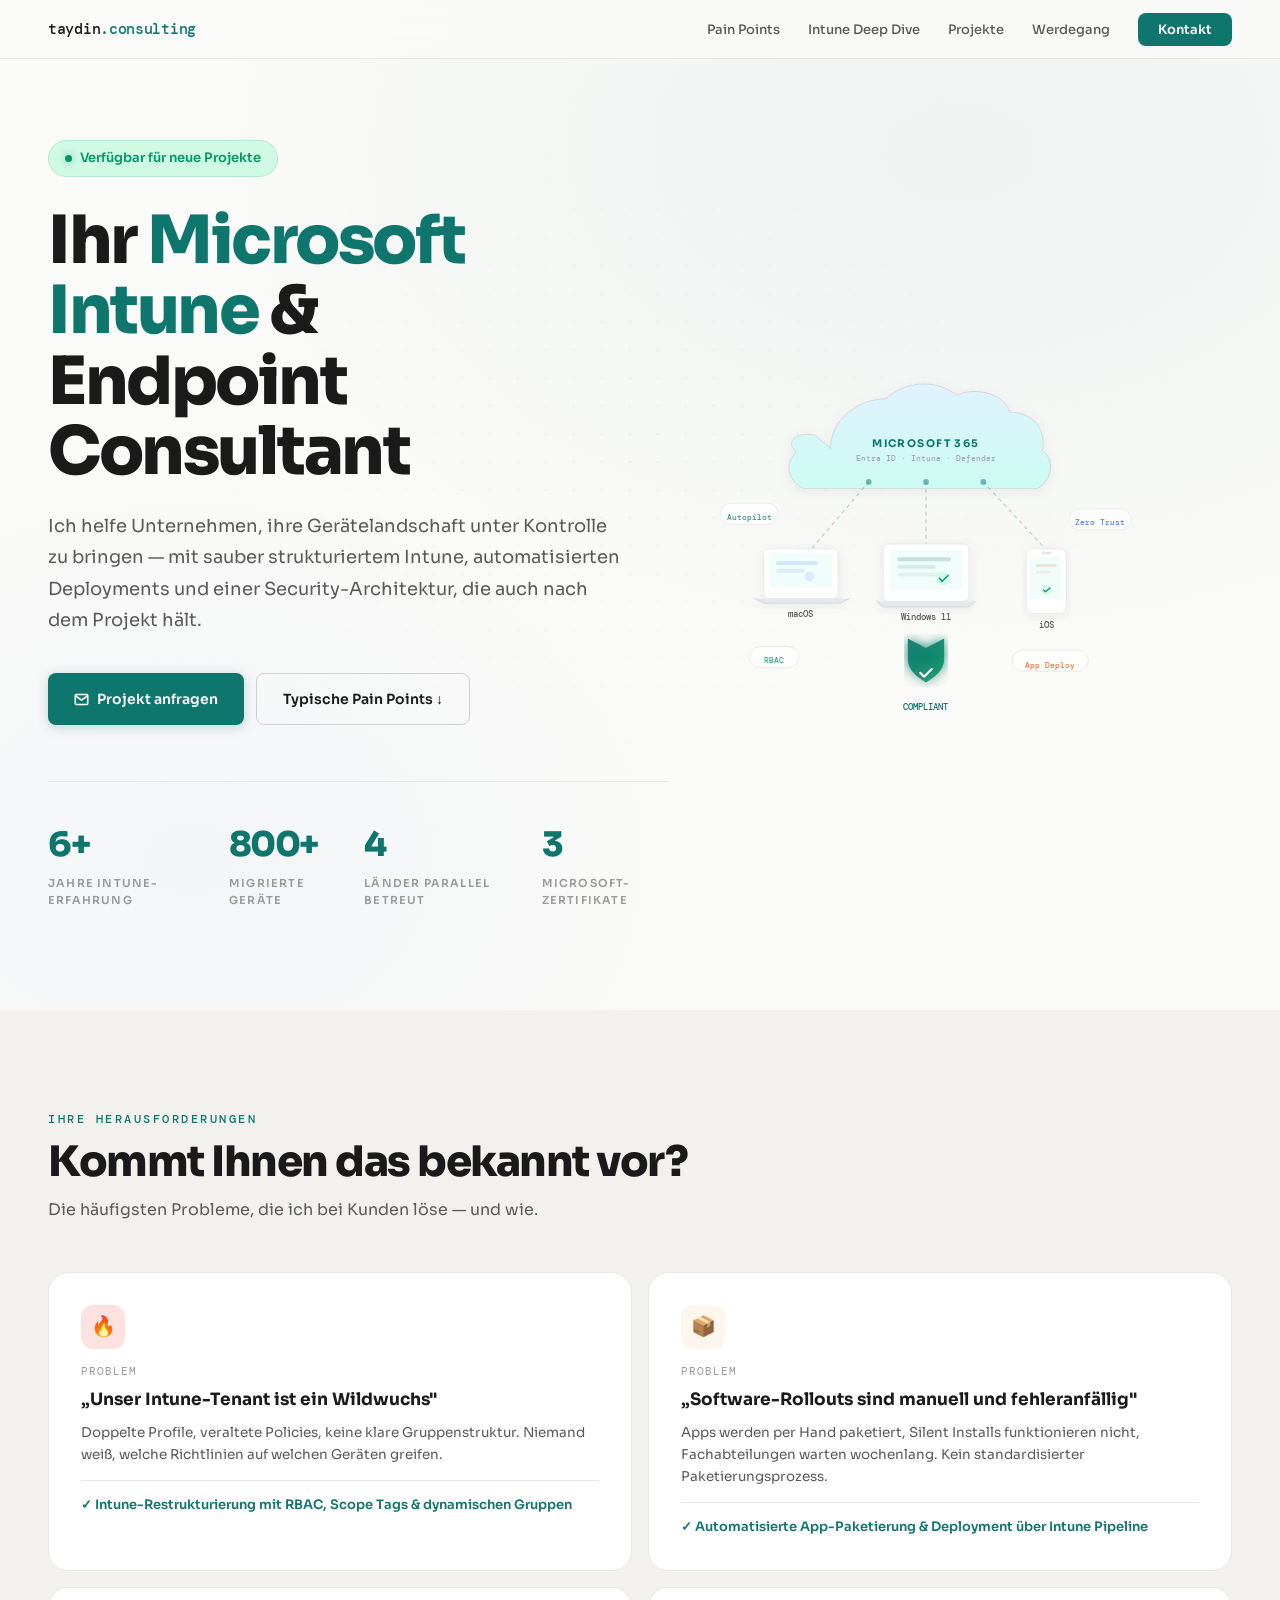
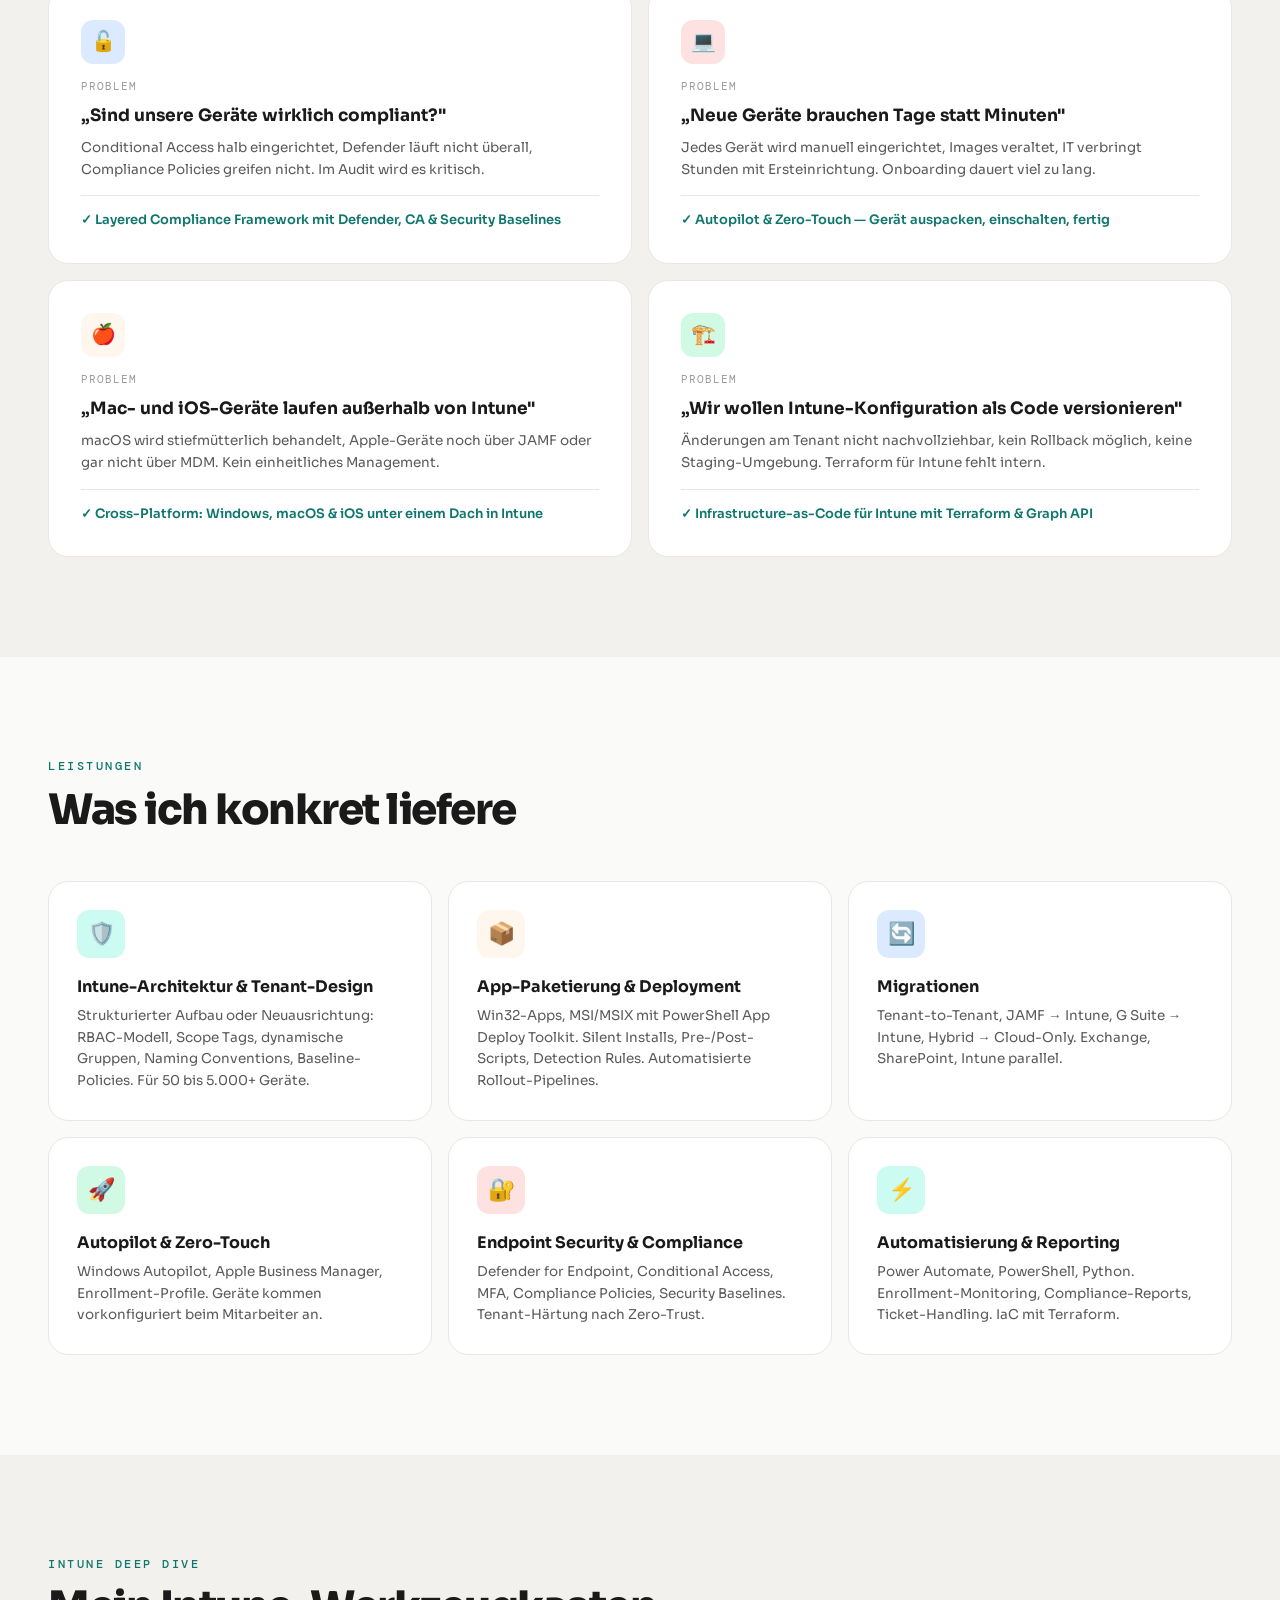
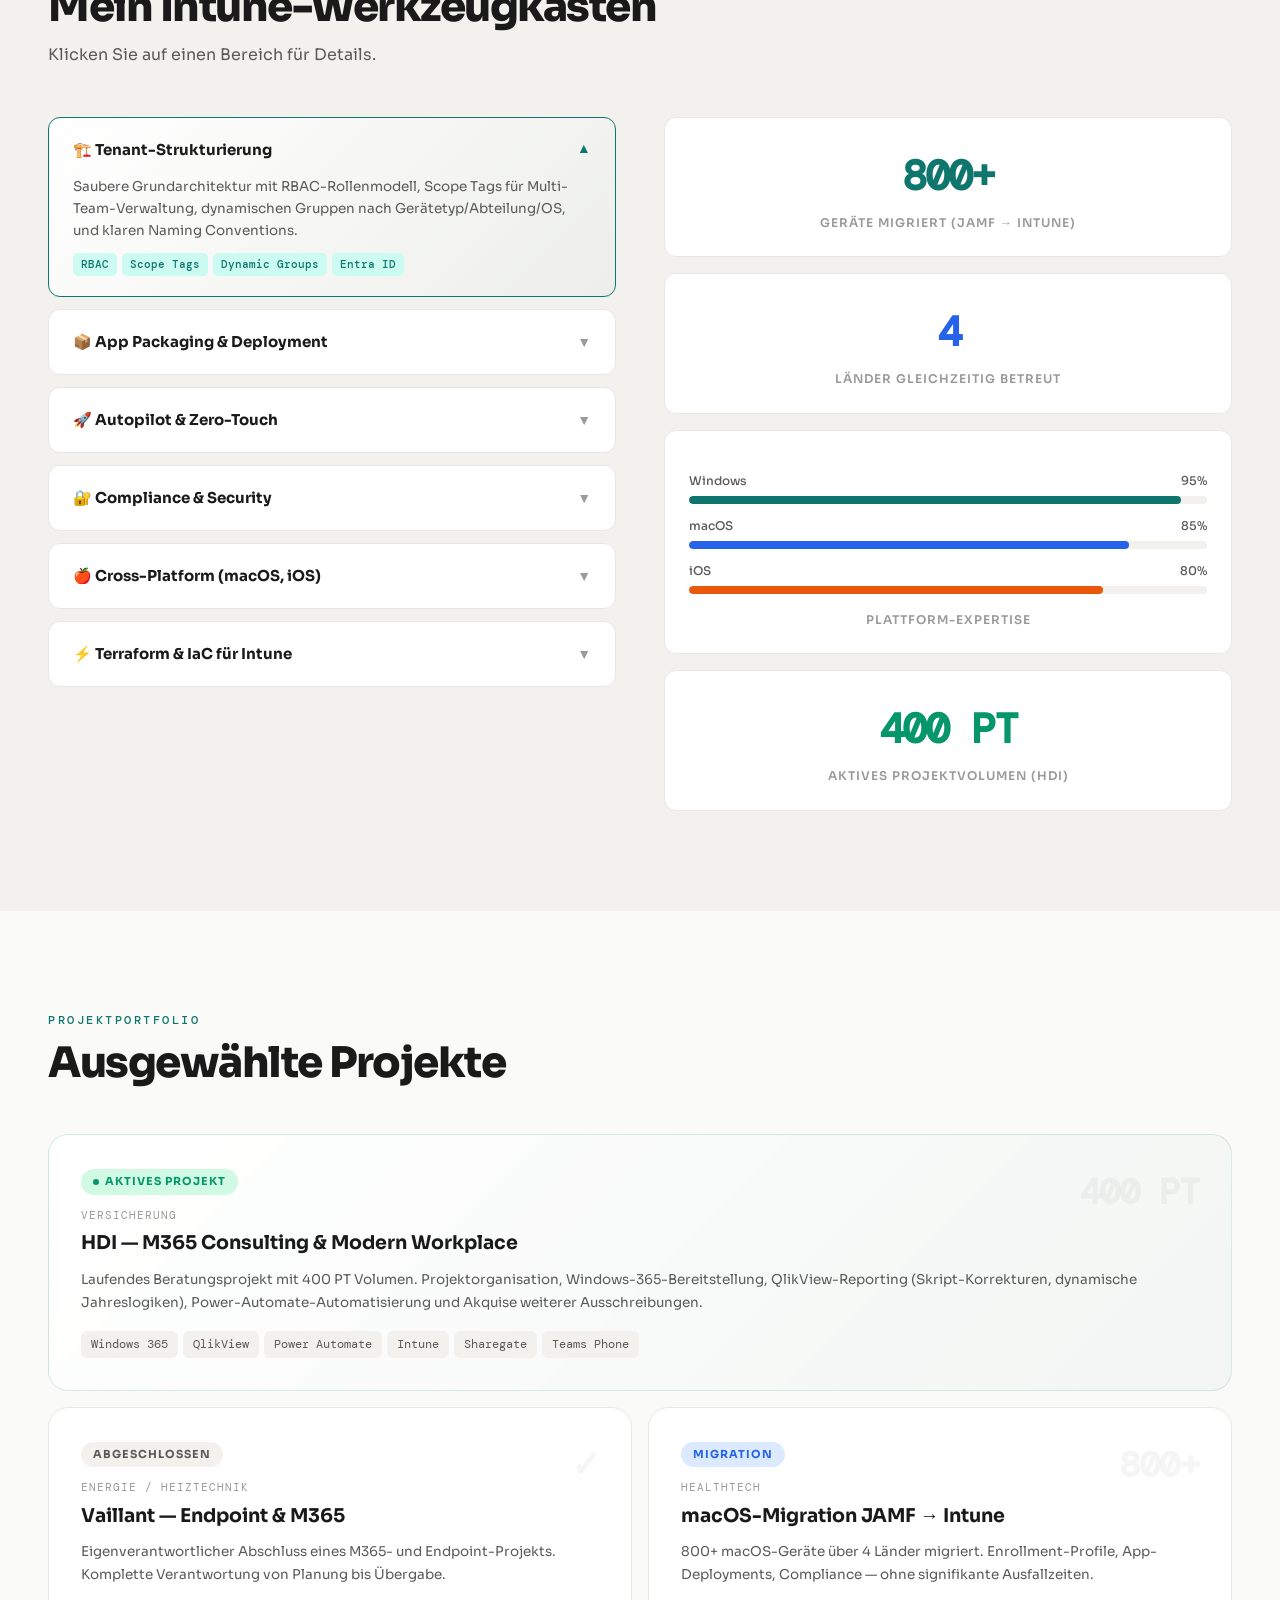
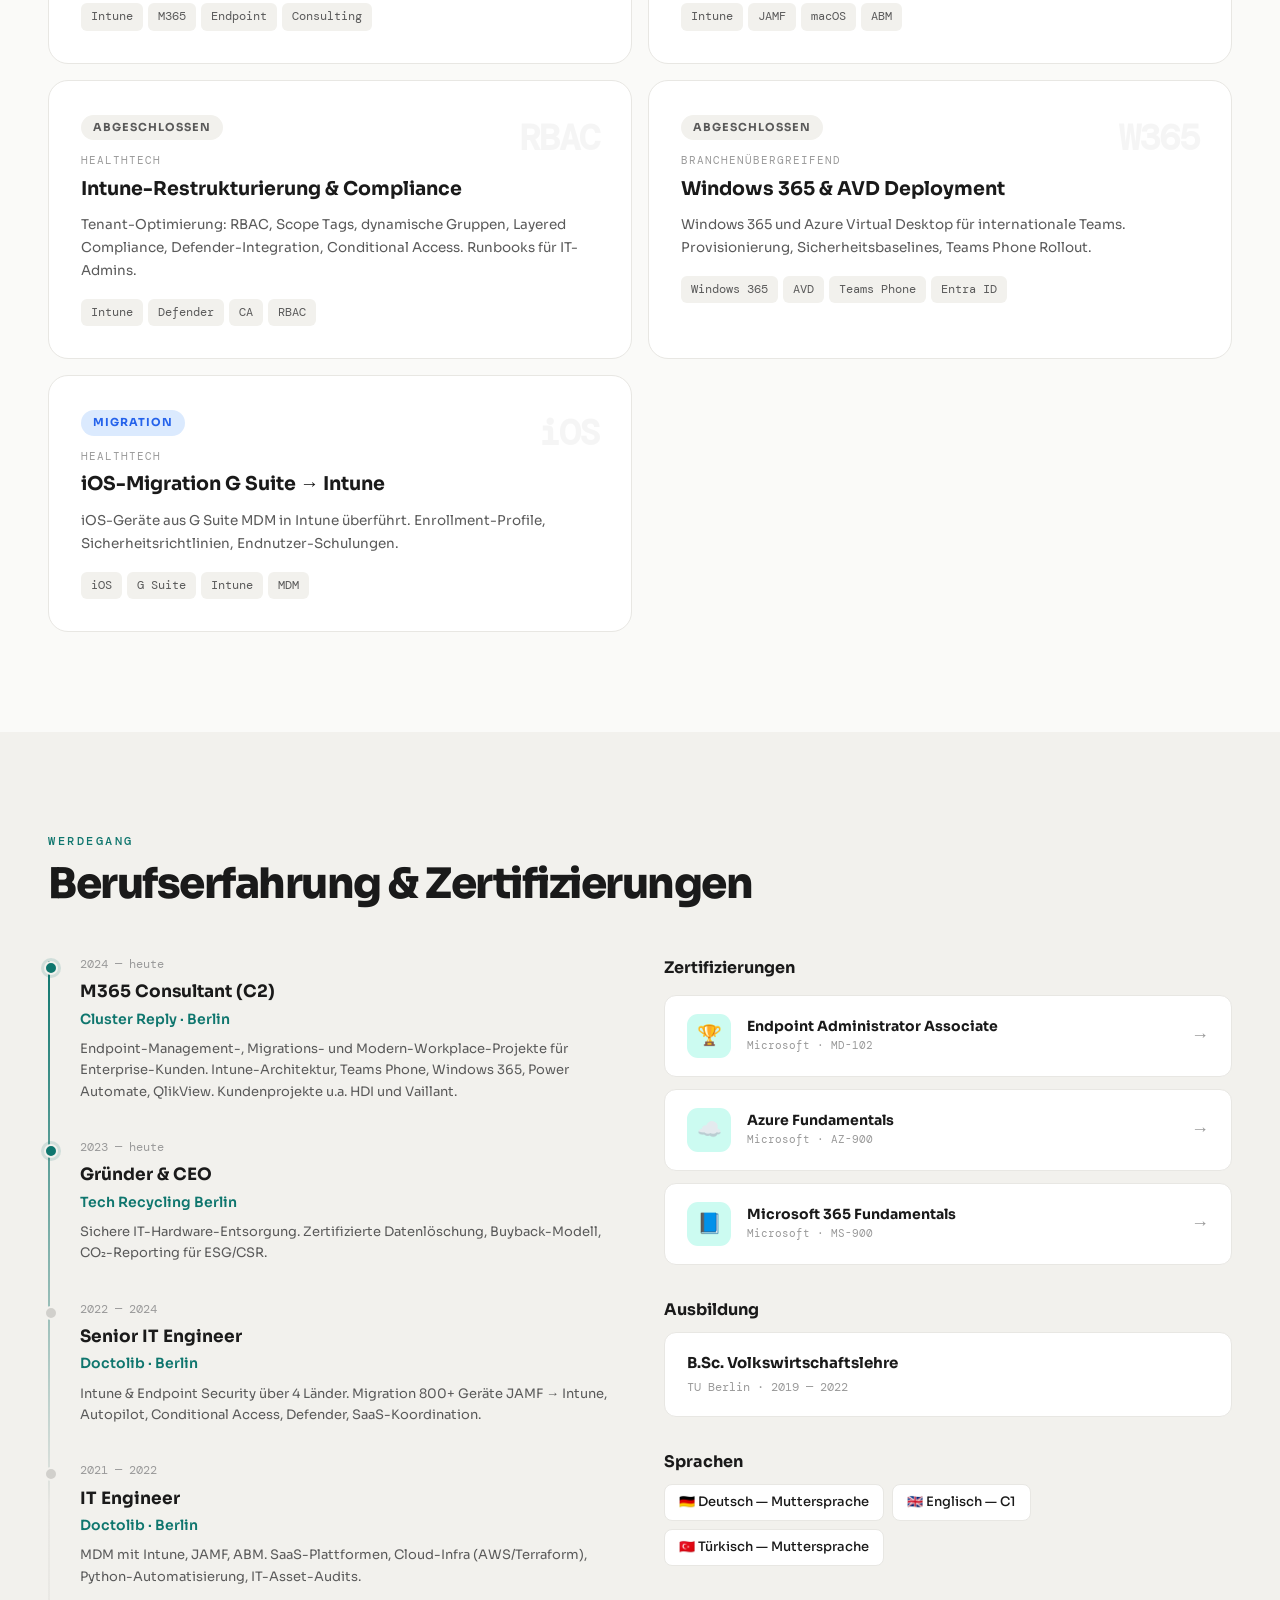
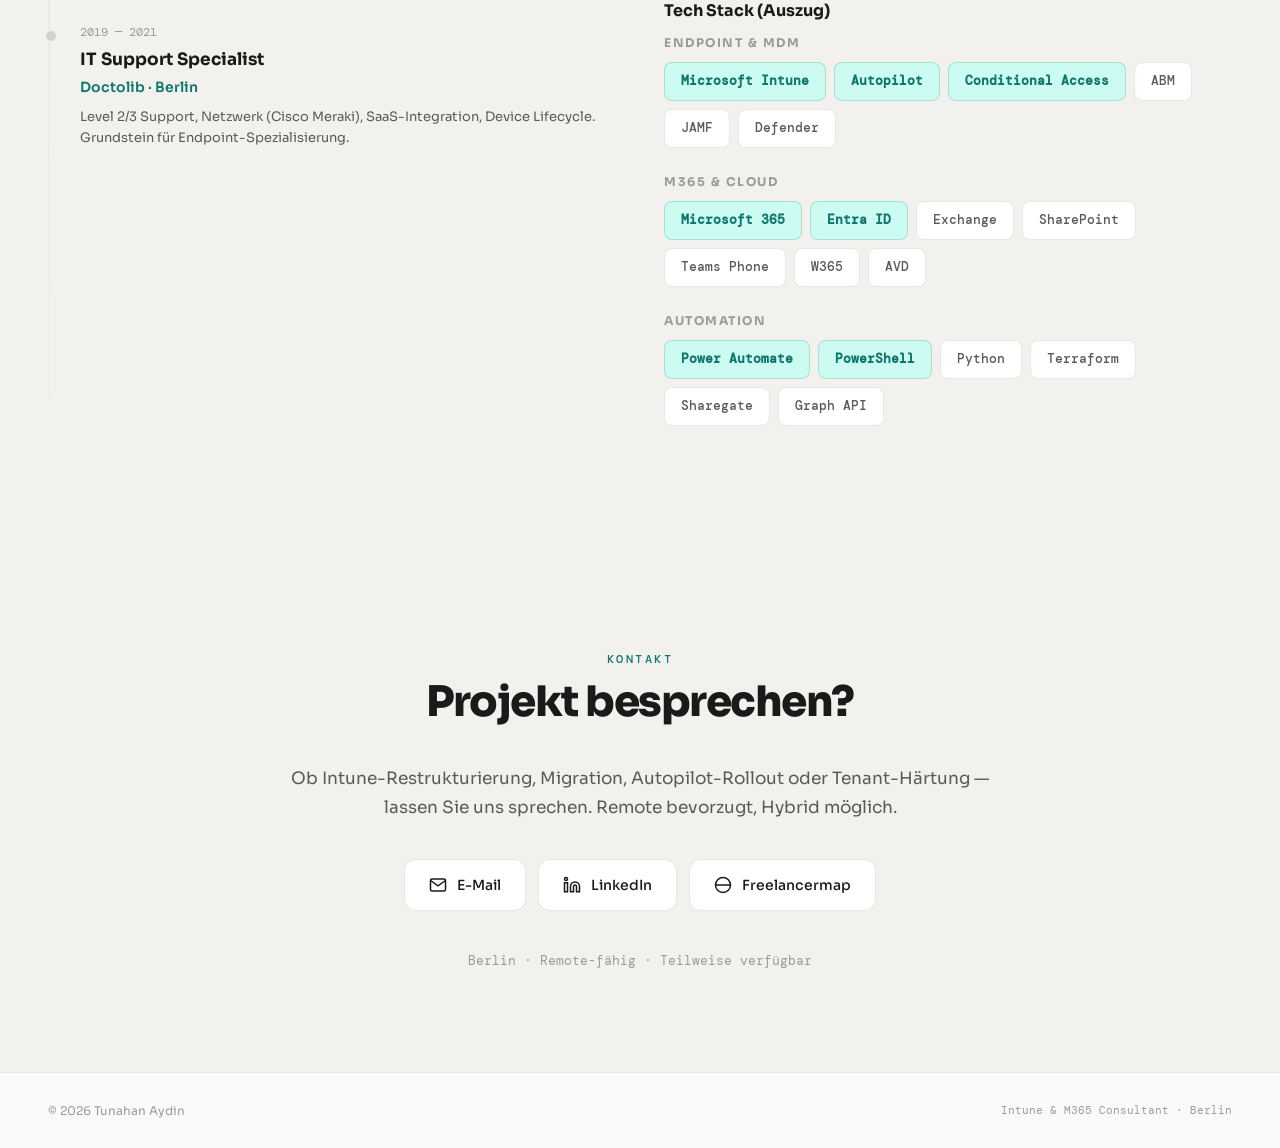
==== index.html @ 6734eaeb "Add files via upload" ====
<!DOCTYPE html>
<html lang="de">
<head>
<meta charset="UTF-8">
<meta name="viewport" content="width=device-width, initial-scale=1.0">
<title>Tunahan Aydin — Intune & M365 Consultant</title>
<link rel="preconnect" href="https://fonts.googleapis.com">
<link href="https://fonts.googleapis.com/css2?family=Sora:wght@300;400;500;600;700;800&family=DM+Mono:wght@400;500&display=swap" rel="stylesheet">
<style>
:root{--bg:#FAFAF8;--bg-alt:#F2F1ED;--bg-card:#FFF;--text:#1A1A1A;--text-2:#5A5A5A;--text-3:#9A9A9A;--accent:#0F766E;--accent-light:#CCFBF1;--accent-dark:#0D5E58;--blue:#2563EB;--blue-light:#DBEAFE;--orange:#EA580C;--orange-light:#FFF7ED;--green:#059669;--green-light:#D1FAE5;--red:#DC2626;--red-light:#FEE2E2;--border:#E8E7E3;--border-h:#D1D0CC;--sh-md:0 4px 16px rgba(0,0,0,.06);--sh-lg:0 12px 40px rgba(0,0,0,.08);--r:20px;--rs:12px;--rx:8px;--f:'Sora',sans-serif;--fm:'DM Mono',monospace}
*{margin:0;padding:0;box-sizing:border-box}html{scroll-behavior:smooth}body{font-family:var(--f);background:var(--bg);color:var(--text);line-height:1.6;overflow-x:hidden;-webkit-font-smoothing:antialiased}::selection{background:var(--accent-light);color:var(--accent-dark)}
nav{position:fixed;top:0;left:0;right:0;z-index:100;padding:16px 48px;display:flex;justify-content:space-between;align-items:center;backdrop-filter:blur(24px) saturate(1.4);background:rgba(250,250,248,.88);border-bottom:1px solid var(--border);transition:padding .3s}
.nl{font-family:var(--fm);font-size:15px;font-weight:500;letter-spacing:-.3px}.nl span{color:var(--accent)}.nk{display:flex;gap:28px;list-style:none;align-items:center}.nk a{color:var(--text-2);text-decoration:none;font-size:13px;font-weight:500;transition:color .2s}.nk a:hover{color:var(--text)}.nc{background:var(--accent)!important;color:#fff!important;padding:8px 20px!important;border-radius:var(--rx)!important;font-weight:600!important;transition:all .2s!important}.nc:hover{background:var(--accent-dark)!important;transform:translateY(-1px)}
.hero{min-height:100vh;display:flex;align-items:center;padding:140px 48px 100px;position:relative;overflow:hidden}
.hero-bg{position:absolute;inset:0;pointer-events:none;background:radial-gradient(ellipse 60% 50% at 75% 15%,rgba(15,118,110,.05),transparent),radial-gradient(ellipse 40% 40% at 15% 85%,rgba(37,99,235,.03),transparent)}
.hero-dots{position:absolute;inset:0;pointer-events:none;background-image:radial-gradient(circle,rgba(0,0,0,.035) 1px,transparent 1px);background-size:28px 28px;mask-image:radial-gradient(ellipse 55% 50% at 50% 45%,black,transparent)}
.hero-split{display:flex;align-items:center;gap:48px;width:100%;position:relative;z-index:2}.hc{flex:1;min-width:0;max-width:620px}
.hero-visual{flex:0 0 420px;display:flex;align-items:center;justify-content:center}.hero-visual svg{width:100%;height:auto;max-width:460px}
.hbadge{display:inline-flex;align-items:center;gap:8px;padding:7px 16px;background:var(--green-light);border:1px solid rgba(5,150,105,.15);border-radius:100px;font-size:13px;font-weight:600;color:var(--green);margin-bottom:28px;animation:fi .8s ease both}
.hbadge::before{content:'';width:7px;height:7px;border-radius:50%;background:var(--green);box-shadow:0 0 8px rgba(5,150,105,.5);animation:blink 2.5s ease infinite}
@keyframes blink{0%,100%{opacity:1}50%{opacity:.3}}
.hero h1{font-size:clamp(42px,5.2vw,68px);font-weight:800;line-height:1.06;letter-spacing:-2.5px;margin-bottom:24px;animation:fu .8s .1s ease both}.hero h1 .acc{color:var(--accent)}
.hsub{font-size:18px;color:var(--text-2);max-width:580px;line-height:1.75;margin-bottom:36px;animation:fu .8s .2s ease both}
.ha{display:flex;gap:12px;flex-wrap:wrap;animation:fu .8s .3s ease both}
.btn{display:inline-flex;align-items:center;gap:8px;padding:14px 26px;border-radius:var(--rx);font-size:14px;font-weight:600;text-decoration:none;transition:all .25s;cursor:pointer;border:none;font-family:var(--f)}
.bp{background:var(--accent);color:#fff;box-shadow:0 2px 12px rgba(15,118,110,.25)}.bp:hover{background:var(--accent-dark);transform:translateY(-2px);box-shadow:0 6px 24px rgba(15,118,110,.3)}
.bo{background:transparent;color:var(--text);border:1.5px solid var(--border-h)}.bo:hover{border-color:var(--text);transform:translateY(-2px)}
.hstats{display:flex;gap:40px;margin-top:56px;padding-top:36px;border-top:1px solid var(--border);animation:fu .8s .4s ease both}
.sn{font-size:34px;font-weight:800;letter-spacing:-1.5px;color:var(--accent)}.sl{font-size:11px;color:var(--text-3);margin-top:2px;text-transform:uppercase;letter-spacing:1.2px;font-weight:600}
section{padding:100px 48px}.slab{font-family:var(--fm);font-size:12px;color:var(--accent);text-transform:uppercase;letter-spacing:2.5px;font-weight:500;margin-bottom:10px}.stit{font-size:clamp(28px,3.5vw,42px);font-weight:800;letter-spacing:-1.5px;line-height:1.1}.ssub{font-size:16px;color:var(--text-2);margin-top:12px;max-width:540px;line-height:1.65}
#pain{background:var(--bg-alt)}.pain-grid{display:grid;grid-template-columns:repeat(2,1fr);gap:16px;margin-top:48px}.pain-card{background:var(--bg-card);border:1px solid var(--border);border-radius:var(--r);padding:32px;transition:all .35s;cursor:default;position:relative;overflow:hidden}.pain-card:hover{transform:translateY(-4px);box-shadow:var(--sh-lg)}.pain-card::after{content:'';position:absolute;bottom:0;left:0;right:0;height:3px;background:var(--accent);transform:scaleX(0);transition:transform .35s;transform-origin:left}.pain-card:hover::after{transform:scaleX(1)}.pain-top{display:flex;align-items:flex-start;justify-content:space-between;margin-bottom:14px}.pain-icon{width:44px;height:44px;border-radius:12px;display:flex;align-items:center;justify-content:center;font-size:20px;flex-shrink:0}.pain-icon.r{background:var(--red-light)}.pain-icon.o{background:var(--orange-light)}.pain-icon.b{background:var(--blue-light)}.pain-icon.g{background:var(--green-light)}.pain-arrow{font-size:20px;color:var(--accent);opacity:0;transform:translateX(-8px);transition:all .3s}.pain-card:hover .pain-arrow{opacity:1;transform:translateX(0)}.pain-label{font-size:11px;font-family:var(--fm);color:var(--text-3);text-transform:uppercase;letter-spacing:1px;margin-bottom:6px}.pain-card h3{font-size:17px;font-weight:700;margin-bottom:8px}.pain-card p{font-size:13.5px;color:var(--text-2);line-height:1.65}.pain-solution{margin-top:14px;padding-top:14px;border-top:1px solid var(--border);font-size:13px;color:var(--accent);font-weight:600;display:flex;align-items:center;gap:6px}
.srv-grid{display:grid;grid-template-columns:repeat(3,1fr);gap:16px;margin-top:48px}.srv{background:var(--bg-card);border:1px solid var(--border);border-radius:var(--r);padding:28px;transition:all .35s}.srv:hover{transform:translateY(-5px);box-shadow:var(--sh-lg)}.srv-ic{width:48px;height:48px;border-radius:12px;display:flex;align-items:center;justify-content:center;font-size:22px;margin-bottom:16px}.srv h3{font-size:16px;font-weight:700;margin-bottom:6px}.srv p{font-size:13.5px;color:var(--text-2);line-height:1.6}
#intune{background:var(--bg-alt)}.intune-wrap{display:grid;grid-template-columns:1fr 1fr;gap:48px;margin-top:48px}.intune-list{display:flex;flex-direction:column;gap:12px}.il-item{background:var(--bg-card);border:1px solid var(--border);border-radius:var(--rs);padding:20px 24px;transition:all .3s;cursor:pointer}.il-item:hover{border-color:var(--accent);box-shadow:var(--sh-md)}.il-item.active{border-color:var(--accent);background:linear-gradient(135deg,var(--bg-card),rgba(15,118,110,.02))}.il-head{display:flex;align-items:center;justify-content:space-between}.il-head h4{font-size:15px;font-weight:700}.il-chevron{transition:transform .3s;color:var(--text-3);font-size:14px}.il-item.active .il-chevron{transform:rotate(180deg);color:var(--accent)}.il-body{max-height:0;overflow:hidden;transition:max-height .4s ease,padding .3s;padding:0}.il-item.active .il-body{max-height:300px;padding:14px 0 0}.il-body p{font-size:13.5px;color:var(--text-2);line-height:1.65}.il-tags{display:flex;flex-wrap:wrap;gap:5px;margin-top:10px}.il-tags span{padding:3px 8px;background:var(--accent-light);border-radius:5px;font-size:11px;font-family:var(--fm);color:var(--accent);font-weight:500}
.intune-visual{display:flex;flex-direction:column;gap:16px}.iv-card{background:var(--bg-card);border:1px solid var(--border);border-radius:var(--rs);padding:24px;text-align:center}.iv-big{font-size:42px;font-weight:800;color:var(--accent);font-family:var(--fm);letter-spacing:-2px}.iv-label{font-size:12px;color:var(--text-3);text-transform:uppercase;letter-spacing:1px;font-weight:600;margin-top:4px}.iv-bar-wrap{margin-top:16px}.iv-bar-label{display:flex;justify-content:space-between;font-size:12px;color:var(--text-2);font-weight:500;margin-bottom:6px}.iv-bar{height:8px;background:var(--bg-alt);border-radius:4px;overflow:hidden}.iv-fill{height:100%;border-radius:4px;transition:width 1.5s cubic-bezier(.22,1,.36,1)}.iv-fill.teal{background:var(--accent)}.iv-fill.blue{background:var(--blue)}.iv-fill.orange{background:var(--orange)}
.pj-grid{display:grid;grid-template-columns:repeat(2,1fr);gap:16px;margin-top:48px}.pj{background:var(--bg-card);border:1px solid var(--border);border-radius:var(--r);padding:32px;transition:all .35s;position:relative;overflow:hidden}.pj:hover{transform:translateY(-4px);box-shadow:var(--sh-lg)}.pj.feat{grid-column:1/-1;background:linear-gradient(135deg,var(--bg-card),rgba(15,118,110,.03));border:1.5px solid rgba(15,118,110,.15)}.pj.feat:hover{border-color:rgba(15,118,110,.3)}.pj-badge{display:inline-flex;align-items:center;gap:6px;padding:4px 12px;border-radius:100px;font-size:11px;font-weight:700;text-transform:uppercase;letter-spacing:1px;margin-bottom:12px}.pj-badge.act{background:var(--green-light);color:var(--green)}.pj-badge.act::before{content:'';width:6px;height:6px;border-radius:50%;background:var(--green);animation:blink 2.5s ease infinite}.pj-badge.done{background:var(--bg-alt);color:var(--text-2)}.pj-badge.mig{background:var(--blue-light);color:var(--blue)}.pj-ind{font-family:var(--fm);font-size:11px;color:var(--text-3);text-transform:uppercase;letter-spacing:1px;margin-bottom:4px}.pj h3{font-size:19px;font-weight:700;margin-bottom:10px}.pj p{font-size:13.5px;color:var(--text-2);line-height:1.7;margin-bottom:16px}.pj-tags{display:flex;flex-wrap:wrap;gap:5px}.pj-tags span{padding:4px 10px;background:var(--bg-alt);border-radius:6px;font-size:12px;font-family:var(--fm);color:var(--text-2)}.pj-metric{position:absolute;top:28px;right:32px;font-family:var(--fm);font-size:36px;font-weight:800;color:rgba(0,0,0,.04);letter-spacing:-2px}
#exp{background:var(--bg-alt)}.exp-g{display:grid;grid-template-columns:1fr 1fr;gap:48px;margin-top:48px}.tl{position:relative;padding-left:32px}.tl::before{content:'';position:absolute;left:0;top:6px;bottom:0;width:2px;background:linear-gradient(to bottom,var(--accent),var(--border),transparent);border-radius:2px}.ti{margin-bottom:36px;position:relative}.ti::before{content:'';position:absolute;left:-36px;top:6px;width:10px;height:10px;border-radius:50%;background:var(--accent);border:2px solid var(--bg-alt);box-shadow:0 0 0 3px rgba(15,118,110,.15)}.ti.p::before{background:var(--border-h);box-shadow:none}.td{font-family:var(--fm);font-size:12px;color:var(--text-3);margin-bottom:4px}.tr{font-size:17px;font-weight:700;margin-bottom:2px}.tc{font-size:14px;color:var(--accent);font-weight:600;margin-bottom:8px}.tx{font-size:13px;color:var(--text-2);line-height:1.65}
.cp{display:flex;flex-direction:column;gap:12px}a.cc{display:flex;align-items:center;gap:16px;background:var(--bg-card);border:1px solid var(--border);border-radius:var(--rs);padding:18px 22px;text-decoration:none;color:inherit;transition:all .3s}a.cc:hover{transform:translateX(6px);box-shadow:var(--sh-md);border-color:var(--accent)}.ci{width:44px;height:44px;border-radius:11px;background:var(--accent-light);display:flex;align-items:center;justify-content:center;font-size:20px;flex-shrink:0}.cn h4{font-size:14px;font-weight:700;line-height:1.3}.cn .cm{font-family:var(--fm);font-size:11px;color:var(--text-3);margin-top:2px}.ca{margin-left:auto;color:var(--text-3);font-size:18px;transition:all .3s;flex-shrink:0}a.cc:hover .ca{color:var(--accent);transform:translateX(4px)}
.tg{display:flex;flex-wrap:wrap;gap:8px}.tt{padding:8px 16px;background:var(--bg-card);border:1px solid var(--border);border-radius:var(--rx);font-size:13px;font-family:var(--fm);font-weight:500;color:var(--text-2);transition:all .2s}.tt:hover{border-color:var(--accent);color:var(--accent);background:var(--accent-light)}.tt.c{border-color:rgba(15,118,110,.2);color:var(--accent);background:var(--accent-light);font-weight:600}.tcat{margin-bottom:24px}.tcl{font-size:12px;font-weight:700;text-transform:uppercase;letter-spacing:1.5px;color:var(--text-3);margin-bottom:10px}
#contact{background:var(--bg-alt)}.cw{max-width:700px;margin:40px auto 0;text-align:center}.cw>p{font-size:17px;color:var(--text-2);margin-bottom:36px;line-height:1.7}.ccs{display:flex;justify-content:center;gap:12px;flex-wrap:wrap}.ccd{display:flex;align-items:center;gap:10px;padding:14px 24px;background:var(--bg-card);border:1px solid var(--border);border-radius:var(--rs);color:var(--text);text-decoration:none;font-size:14px;font-weight:500;transition:all .25s}.ccd:hover{transform:translateY(-3px);box-shadow:var(--sh-md);border-color:var(--accent)}.ccd svg{flex-shrink:0}.cmeta{margin-top:40px;font-family:var(--fm);font-size:13px;color:var(--text-3)}
footer{padding:28px 48px;border-top:1px solid var(--border);display:flex;justify-content:space-between;align-items:center;font-size:12px;color:var(--text-3)}
@keyframes fi{from{opacity:0}to{opacity:1}}@keyframes fu{from{opacity:0;transform:translateY(28px)}to{opacity:1;transform:translateY(0)}}.a{opacity:0;transform:translateY(28px);transition:all .65s cubic-bezier(.22,1,.36,1)}.a.s{opacity:1;transform:translateY(0)}
@media(max-width:1024px){.srv-grid{grid-template-columns:repeat(2,1fr)}.exp-g,.intune-wrap{grid-template-columns:1fr}nav{padding:14px 24px}.hero{padding:120px 32px 80px}section{padding:80px 32px}footer{padding:24px 32px}.hero-visual{flex:0 0 340px}}
@media(max-width:768px){.srv-grid,.pj-grid,.pain-grid{grid-template-columns:1fr}.pj.feat{grid-column:auto}.hero h1{font-size:34px;letter-spacing:-1.5px}.hstats{flex-direction:column;gap:20px}.nk{display:none}.hero{padding:100px 20px 60px}.hero-split{flex-direction:column}.hero-visual{flex:none;width:100%;max-width:340px;margin:0 auto}section{padding:60px 20px}.ha{flex-direction:column}.ccs{flex-direction:column;align-items:center}footer{flex-direction:column;gap:8px;padding:20px}.pj-metric{display:none}}
</style>
</head>
<body>
<nav><div class="nl">taydin<span>.consulting</span></div><ul class="nk"><li><a href="#pain">Pain Points</a></li><li><a href="#intune">Intune Deep Dive</a></li><li><a href="#projects">Projekte</a></li><li><a href="#exp">Werdegang</a></li><li><a href="#contact" class="nc">Kontakt</a></li></ul></nav>
<section class="hero"><div class="hero-bg"></div><div class="hero-dots"></div>
<div class="hero-split">
<div class="hc">
<div class="hbadge">Verfügbar für neue Projekte</div>
<h1>Ihr <span class="acc">Microsoft Intune</span> &<br>Endpoint Consultant</h1>
<p class="hsub">Ich helfe Unternehmen, ihre Gerätelandschaft unter Kontrolle zu bringen — mit sauber strukturiertem Intune, automatisierten Deployments und einer Security-Architektur, die auch nach dem Projekt hält.</p>
<div class="ha"><a href="#contact" class="btn bp"><svg width="15" height="15" viewBox="0 0 24 24" fill="none" stroke="currentColor" stroke-width="2.5"><path d="M4 4h16c1.1 0 2 .9 2 2v12c0 1.1-.9 2-2 2H4c-1.1 0-2-.9-2-2V6c0-1.1.9-2 2-2z"/><polyline points="22,6 12,13 2,6"/></svg>Projekt anfragen</a><a href="#pain" class="btn bo">Typische Pain Points ↓</a></div>
<div class="hstats"><div><div class="sn">6+</div><div class="sl">Jahre Intune-Erfahrung</div></div><div><div class="sn">800+</div><div class="sl">Migrierte Geräte</div></div><div><div class="sn">4</div><div class="sl">Länder parallel betreut</div></div><div><div class="sn">3</div><div class="sl">Microsoft-Zertifikate</div></div></div>
</div>
<div class="hero-visual">
<svg viewBox="0 0 440 400" xmlns="http://www.w3.org/2000/svg" fill="none">
<defs><linearGradient id="gs" x1="0" y1="0" x2="1" y2="1"><stop offset="0%" stop-color="#0F766E"/><stop offset="100%" stop-color="#059669"/></linearGradient><linearGradient id="gc" x1="0" y1="0" x2="0" y2="1"><stop offset="0%" stop-color="#E0F2FE"/><stop offset="100%" stop-color="#CCFBF1"/></linearGradient><filter id="ds"><feDropShadow dx="0" dy="3" stdDeviation="6" flood-color="#000" flood-opacity=".06"/></filter><filter id="gl"><feGaussianBlur stdDeviation="6" result="g"/><feMerge><feMergeNode in="g"/><feMergeNode in="SourceGraphic"/></feMerge></filter></defs>
<!-- Cloud -->
<g filter="url(#ds)"><path d="M120 120C120 90 148 68 178 68c18-18 52-22 74-4 18-8 48-4 56 18 25 0 38 18 34 40 12 8 12 30-5 40H92c-18-8-20-28-8-38-12-12 0-22 20-18z" fill="url(#gc)" stroke="#D1D5DB" stroke-width="1"/></g>
<text x="220" y="118" text-anchor="middle" font-family="Sora,sans-serif" font-size="11" font-weight="700" fill="#0F766E" letter-spacing="1.5">MICROSOFT 365</text>
<text x="220" y="133" text-anchor="middle" font-family="DM Mono,monospace" font-size="8.5" fill="#9A9A9A">Entra ID · Intune · Defender</text>
<!-- Lines -->
<line x1="160" y1="155" x2="100" y2="225" stroke="#0F766E" stroke-width="1.2" stroke-dasharray="4 4" opacity=".3"><animate attributeName="stroke-dashoffset" values="8;0" dur="1.5s" repeatCount="indefinite"/></line>
<line x1="220" y1="155" x2="220" y2="220" stroke="#0F766E" stroke-width="1.2" stroke-dasharray="4 4" opacity=".3"><animate attributeName="stroke-dashoffset" values="8;0" dur="1.5s" repeatCount="indefinite"/></line>
<line x1="280" y1="155" x2="345" y2="225" stroke="#0F766E" stroke-width="1.2" stroke-dasharray="4 4" opacity=".3"><animate attributeName="stroke-dashoffset" values="8;0" dur="1.5s" repeatCount="indefinite"/></line>
<circle cx="160" cy="155" r="3" fill="#0F766E" opacity=".5"/><circle cx="220" cy="155" r="3" fill="#0F766E" opacity=".5"/><circle cx="280" cy="155" r="3" fill="#0F766E" opacity=".5"/>
<!-- Laptop -->
<g filter="url(#ds)"><rect x="175" y="220" width="90" height="60" rx="5" fill="#FFF" stroke="#E5E7EB" stroke-width="1"/><rect x="182" y="226" width="76" height="42" rx="3" fill="#F0FDFA"/><rect x="190" y="234" width="56" height="4" rx="2" fill="#0F766E" opacity=".2"/><rect x="190" y="242" width="40" height="4" rx="2" fill="#0F766E" opacity=".12"/><rect x="190" y="250" width="48" height="4" rx="2" fill="#0F766E" opacity=".08"/><circle cx="238" cy="256" r="7" fill="#D1FAE5"/><path d="M234 256l3 3 6-6" stroke="#059669" stroke-width="1.5" stroke-linecap="round" stroke-linejoin="round"/><path d="M168 280l7 6h90l7-6" fill="#E5E7EB" stroke="#D1D5DB" stroke-width="1"/></g>
<text x="220" y="300" text-anchor="middle" font-family="DM Mono,monospace" font-size="9" font-weight="500" fill="#5A5A5A">Windows 11</text>
<!-- Mac -->
<g filter="url(#ds)"><rect x="50" y="225" width="78" height="52" rx="5" fill="#FFF" stroke="#E5E7EB" stroke-width="1"/><rect x="56" y="230" width="66" height="36" rx="3" fill="#F0FDFA"/><rect x="63" y="238" width="44" height="4" rx="2" fill="#2563EB" opacity=".15"/><rect x="63" y="246" width="30" height="4" rx="2" fill="#2563EB" opacity=".1"/><circle cx="98" cy="254" r="5" fill="#DBEAFE"/><path d="M40 277l10 5h80l10-5" fill="#E5E7EB" stroke="#D1D5DB" stroke-width="1"/></g>
<text x="89" y="296" text-anchor="middle" font-family="DM Mono,monospace" font-size="9" font-weight="500" fill="#5A5A5A">macOS</text>
<!-- Phone -->
<g filter="url(#ds)"><rect x="325" y="225" width="42" height="68" rx="7" fill="#FFF" stroke="#E5E7EB" stroke-width="1"/><rect x="330" y="234" width="32" height="44" rx="2" fill="#F0FDFA"/><rect x="335" y="241" width="22" height="3" rx="1.5" fill="#EA580C" opacity=".15"/><rect x="335" y="248" width="16" height="3" rx="1.5" fill="#EA580C" opacity=".1"/><circle cx="346" cy="268" r="5" fill="#D1FAE5"/><path d="M343 268l2 2 5-4" stroke="#059669" stroke-width="1.3" stroke-linecap="round" stroke-linejoin="round"/><rect x="341" y="228" width="10" height="3" rx="1.5" fill="#E5E7EB"/></g>
<text x="346" y="308" text-anchor="middle" font-family="DM Mono,monospace" font-size="9" font-weight="500" fill="#5A5A5A">iOS</text>
<!-- Shield -->
<g transform="translate(220,355)" filter="url(#gl)"><path d="M0-26l-19-10v22c0 12 12 20 19 24 7-4 19-12 19-24v-22z" fill="url(#gs)" opacity=".9"/><path d="M-6 0l4 4 8-8" stroke="#fff" stroke-width="2.2" stroke-linecap="round" stroke-linejoin="round"/></g>
<text x="220" y="394" text-anchor="middle" font-family="DM Mono,monospace" font-size="9" font-weight="500" fill="#0F766E">COMPLIANT</text>
<!-- Floating badges -->
<g opacity=".8"><rect x="5" y="180" width="60" height="22" rx="11" fill="#FFF" stroke="#E5E7EB" stroke-width="1"><animate attributeName="y" values="180;175;180" dur="4s" repeatCount="indefinite"/></rect><text x="35" y="195" text-anchor="middle" font-family="DM Mono,monospace" font-size="8" font-weight="500" fill="#0F766E">Autopilot</text></g>
<g opacity=".8"><rect x="370" y="185" width="65" height="22" rx="11" fill="#FFF" stroke="#E5E7EB" stroke-width="1"><animate attributeName="y" values="185;180;185" dur="3.5s" repeatCount="indefinite"/></rect><text x="402" y="200" text-anchor="middle" font-family="DM Mono,monospace" font-size="8" font-weight="500" fill="#2563EB">Zero Trust</text></g>
<g opacity=".8"><rect x="310" y="335" width="80" height="22" rx="11" fill="#FFF" stroke="#E5E7EB" stroke-width="1"><animate attributeName="y" values="335;330;335" dur="4.5s" repeatCount="indefinite"/></rect><text x="350" y="350" text-anchor="middle" font-family="DM Mono,monospace" font-size="8" font-weight="500" fill="#EA580C">App Deploy</text></g>
<g opacity=".8"><rect x="35" y="330" width="52" height="22" rx="11" fill="#FFF" stroke="#E5E7EB" stroke-width="1"><animate attributeName="y" values="330;325;330" dur="3.8s" repeatCount="indefinite"/></rect><text x="61" y="345" text-anchor="middle" font-family="DM Mono,monospace" font-size="8" font-weight="500" fill="#059669">RBAC</text></g>
</svg>
</div>
</div></section>
<section id="pain"><div class="a"><div class="slab">Ihre Herausforderungen</div><h2 class="stit">Kommt Ihnen das bekannt vor?</h2><p class="ssub">Die häufigsten Probleme, die ich bei Kunden löse — und wie.</p></div>
<div class="pain-grid">
<div class="pain-card a"><div class="pain-top"><div class="pain-icon r">🔥</div><div class="pain-arrow">→</div></div><div class="pain-label">Problem</div><h3>„Unser Intune-Tenant ist ein Wildwuchs"</h3><p>Doppelte Profile, veraltete Policies, keine klare Gruppenstruktur. Niemand weiß, welche Richtlinien auf welchen Geräten greifen.</p><div class="pain-solution">✓ Intune-Restrukturierung mit RBAC, Scope Tags & dynamischen Gruppen</div></div>
<div class="pain-card a"><div class="pain-top"><div class="pain-icon o">📦</div><div class="pain-arrow">→</div></div><div class="pain-label">Problem</div><h3>„Software-Rollouts sind manuell und fehleranfällig"</h3><p>Apps werden per Hand paketiert, Silent Installs funktionieren nicht, Fachabteilungen warten wochenlang. Kein standardisierter Paketierungsprozess.</p><div class="pain-solution">✓ Automatisierte App-Paketierung & Deployment über Intune Pipeline</div></div>
<div class="pain-card a"><div class="pain-top"><div class="pain-icon b">🔓</div><div class="pain-arrow">→</div></div><div class="pain-label">Problem</div><h3>„Sind unsere Geräte wirklich compliant?"</h3><p>Conditional Access halb eingerichtet, Defender läuft nicht überall, Compliance Policies greifen nicht. Im Audit wird es kritisch.</p><div class="pain-solution">✓ Layered Compliance Framework mit Defender, CA & Security Baselines</div></div>
<div class="pain-card a"><div class="pain-top"><div class="pain-icon r">💻</div><div class="pain-arrow">→</div></div><div class="pain-label">Problem</div><h3>„Neue Geräte brauchen Tage statt Minuten"</h3><p>Jedes Gerät wird manuell eingerichtet, Images veraltet, IT verbringt Stunden mit Ersteinrichtung. Onboarding dauert viel zu lang.</p><div class="pain-solution">✓ Autopilot & Zero-Touch — Gerät auspacken, einschalten, fertig</div></div>
<div class="pain-card a"><div class="pain-top"><div class="pain-icon o">🍎</div><div class="pain-arrow">→</div></div><div class="pain-label">Problem</div><h3>„Mac- und iOS-Geräte laufen außerhalb von Intune"</h3><p>macOS wird stiefmütterlich behandelt, Apple-Geräte noch über JAMF oder gar nicht über MDM. Kein einheitliches Management.</p><div class="pain-solution">✓ Cross-Platform: Windows, macOS & iOS unter einem Dach in Intune</div></div>
<div class="pain-card a"><div class="pain-top"><div class="pain-icon g">🏗️</div><div class="pain-arrow">→</div></div><div class="pain-label">Problem</div><h3>„Wir wollen Intune-Konfiguration als Code versionieren"</h3><p>Änderungen am Tenant nicht nachvollziehbar, kein Rollback möglich, keine Staging-Umgebung. Terraform für Intune fehlt intern.</p><div class="pain-solution">✓ Infrastructure-as-Code für Intune mit Terraform & Graph API</div></div>
</div></section>

<section id="services"><div class="a"><div class="slab">Leistungen</div><h2 class="stit">Was ich konkret liefere</h2></div>
<div class="srv-grid">
<div class="srv a"><div class="srv-ic" style="background:var(--accent-light)">🛡️</div><h3>Intune-Architektur & Tenant-Design</h3><p>Strukturierter Aufbau oder Neuausrichtung: RBAC-Modell, Scope Tags, dynamische Gruppen, Naming Conventions, Baseline-Policies. Für 50 bis 5.000+ Geräte.</p></div>
<div class="srv a"><div class="srv-ic" style="background:var(--orange-light)">📦</div><h3>App-Paketierung & Deployment</h3><p>Win32-Apps, MSI/MSIX mit PowerShell App Deploy Toolkit. Silent Installs, Pre-/Post-Scripts, Detection Rules. Automatisierte Rollout-Pipelines.</p></div>
<div class="srv a"><div class="srv-ic" style="background:var(--blue-light)">🔄</div><h3>Migrationen</h3><p>Tenant-to-Tenant, JAMF → Intune, G Suite → Intune, Hybrid → Cloud-Only. Exchange, SharePoint, Intune parallel.</p></div>
<div class="srv a"><div class="srv-ic" style="background:var(--green-light)">🚀</div><h3>Autopilot & Zero-Touch</h3><p>Windows Autopilot, Apple Business Manager, Enrollment-Profile. Geräte kommen vorkonfiguriert beim Mitarbeiter an.</p></div>
<div class="srv a"><div class="srv-ic" style="background:var(--red-light)">🔐</div><h3>Endpoint Security & Compliance</h3><p>Defender for Endpoint, Conditional Access, MFA, Compliance Policies, Security Baselines. Tenant-Härtung nach Zero-Trust.</p></div>
<div class="srv a"><div class="srv-ic" style="background:var(--accent-light)">⚡</div><h3>Automatisierung & Reporting</h3><p>Power Automate, PowerShell, Python. Enrollment-Monitoring, Compliance-Reports, Ticket-Handling. IaC mit Terraform.</p></div>
</div></section>

<section id="intune"><div class="a"><div class="slab">Intune Deep Dive</div><h2 class="stit">Mein Intune-Werkzeugkasten</h2><p class="ssub">Klicken Sie auf einen Bereich für Details.</p></div>
<div class="intune-wrap">
<div class="intune-list a">
<div class="il-item active" onclick="toggleItem(this)"><div class="il-head"><h4>🏗️ Tenant-Strukturierung</h4><span class="il-chevron">▼</span></div><div class="il-body"><p>Saubere Grundarchitektur mit RBAC-Rollenmodell, Scope Tags für Multi-Team-Verwaltung, dynamischen Gruppen nach Gerätetyp/Abteilung/OS, und klaren Naming Conventions.</p><div class="il-tags"><span>RBAC</span><span>Scope Tags</span><span>Dynamic Groups</span><span>Entra ID</span></div></div></div>
<div class="il-item" onclick="toggleItem(this)"><div class="il-head"><h4>📦 App Packaging & Deployment</h4><span class="il-chevron">▼</span></div><div class="il-body"><p>Win32-App-Erstellung mit IntuneWinAppUtil, PowerShell App Deploy Toolkit, MSI/MSIX-Wrapping, Detection Rules (Registry, File, Script), Dependency & Supersedence Chains.</p><div class="il-tags"><span>Win32 Apps</span><span>PSADT</span><span>MSIX</span><span>Detection Rules</span><span>Supersedence</span></div></div></div>
<div class="il-item" onclick="toggleItem(this)"><div class="il-head"><h4>🚀 Autopilot & Zero-Touch</h4><span class="il-chevron">▼</span></div><div class="il-body"><p>Windows Autopilot (User-Driven & Self-Deploying), Apple Business Manager mit ADE, Enrollment-Profile für iOS/macOS. Hardware-Hash-Import, ESP-Konfiguration.</p><div class="il-tags"><span>Autopilot</span><span>ABM</span><span>ADE</span><span>ESP</span><span>Hardware Hash</span></div></div></div>
<div class="il-item" onclick="toggleItem(this)"><div class="il-head"><h4>🔐 Compliance & Security</h4><span class="il-chevron">▼</span></div><div class="il-body"><p>Layered Compliance Policies (Basis → Erweitert → Strict), Conditional Access, Defender for Endpoint, Windows Update for Business Rings, Security Baselines nach CIS/Microsoft.</p><div class="il-tags"><span>Compliance</span><span>Conditional Access</span><span>Defender</span><span>WUfB</span><span>CIS Baselines</span></div></div></div>
<div class="il-item" onclick="toggleItem(this)"><div class="il-head"><h4>🍎 Cross-Platform (macOS, iOS)</h4><span class="il-chevron">▼</span></div><div class="il-body"><p>macOS-Management mit Custom Profiles, Shell Scripts und Platform SSO. iOS über ADE/ABM, Per-App VPN. Migration von JAMF oder anderen MDMs zu Intune ohne Downtime.</p><div class="il-tags"><span>macOS</span><span>iOS</span><span>Shell Scripts</span><span>Platform SSO</span><span>JAMF Migration</span></div></div></div>
<div class="il-item" onclick="toggleItem(this)"><div class="il-head"><h4>⚡ Terraform & IaC für Intune</h4><span class="il-chevron">▼</span></div><div class="il-body"><p>Intune-Konfiguration als Code mit dem Microsoft Graph Provider für Terraform. Versionierung in Git, Staging/Production-Umgebungen, automatisierte Deployments.</p><div class="il-tags"><span>Terraform</span><span>Graph API</span><span>Git</span><span>IaC</span><span>CI/CD</span></div></div></div>
</div>
<div class="intune-visual a">
<div class="iv-card"><div class="iv-big">800+</div><div class="iv-label">Geräte migriert (JAMF → Intune)</div></div>
<div class="iv-card"><div class="iv-big" style="color:var(--blue)">4</div><div class="iv-label">Länder gleichzeitig betreut</div></div>
<div class="iv-card"><div style="text-align:left"><div class="iv-bar-wrap"><div class="iv-bar-label"><span>Windows</span><span>95%</span></div><div class="iv-bar"><div class="iv-fill teal bar" data-w="95%"></div></div></div><div class="iv-bar-wrap" style="margin-top:12px"><div class="iv-bar-label"><span>macOS</span><span>85%</span></div><div class="iv-bar"><div class="iv-fill blue bar" data-w="85%"></div></div></div><div class="iv-bar-wrap" style="margin-top:12px"><div class="iv-bar-label"><span>iOS</span><span>80%</span></div><div class="iv-bar"><div class="iv-fill orange bar" data-w="80%"></div></div></div></div><div class="iv-label" style="margin-top:16px">Plattform-Expertise</div></div>
<div class="iv-card"><div class="iv-big" style="color:var(--green)">400 PT</div><div class="iv-label">Aktives Projektvolumen (HDI)</div></div>
</div></div></section>
<section id="projects"><div class="a"><div class="slab">Projektportfolio</div><h2 class="stit">Ausgewählte Projekte</h2></div>
<div class="pj-grid">
<div class="pj feat a"><div class="pj-metric">400 PT</div><div class="pj-badge act">Aktives Projekt</div><div class="pj-ind">Versicherung</div><h3>HDI — M365 Consulting & Modern Workplace</h3><p>Laufendes Beratungsprojekt mit 400 PT Volumen. Projektorganisation, Windows-365-Bereitstellung, QlikView-Reporting (Skript-Korrekturen, dynamische Jahreslogiken), Power-Automate-Automatisierung und Akquise weiterer Ausschreibungen.</p><div class="pj-tags"><span>Windows 365</span><span>QlikView</span><span>Power Automate</span><span>Intune</span><span>Sharegate</span><span>Teams Phone</span></div></div>
<div class="pj a"><div class="pj-metric">✓</div><div class="pj-badge done">Abgeschlossen</div><div class="pj-ind">Energie / Heiztechnik</div><h3>Vaillant — Endpoint & M365</h3><p>Eigenverantwortlicher Abschluss eines M365- und Endpoint-Projekts. Komplette Verantwortung von Planung bis Übergabe.</p><div class="pj-tags"><span>Intune</span><span>M365</span><span>Endpoint</span><span>Consulting</span></div></div>
<div class="pj a"><div class="pj-metric">800+</div><div class="pj-badge mig">Migration</div><div class="pj-ind">HealthTech</div><h3>macOS-Migration JAMF → Intune</h3><p>800+ macOS-Geräte über 4 Länder migriert. Enrollment-Profile, App-Deployments, Compliance — ohne signifikante Ausfallzeiten.</p><div class="pj-tags"><span>Intune</span><span>JAMF</span><span>macOS</span><span>ABM</span></div></div>
<div class="pj a"><div class="pj-metric">RBAC</div><div class="pj-badge done">Abgeschlossen</div><div class="pj-ind">HealthTech</div><h3>Intune-Restrukturierung & Compliance</h3><p>Tenant-Optimierung: RBAC, Scope Tags, dynamische Gruppen, Layered Compliance, Defender-Integration, Conditional Access. Runbooks für IT-Admins.</p><div class="pj-tags"><span>Intune</span><span>Defender</span><span>CA</span><span>RBAC</span></div></div>
<div class="pj a"><div class="pj-metric">W365</div><div class="pj-badge done">Abgeschlossen</div><div class="pj-ind">Branchenübergreifend</div><h3>Windows 365 & AVD Deployment</h3><p>Windows 365 und Azure Virtual Desktop für internationale Teams. Provisionierung, Sicherheitsbaselines, Teams Phone Rollout.</p><div class="pj-tags"><span>Windows 365</span><span>AVD</span><span>Teams Phone</span><span>Entra ID</span></div></div>
<div class="pj a"><div class="pj-metric">iOS</div><div class="pj-badge mig">Migration</div><div class="pj-ind">HealthTech</div><h3>iOS-Migration G Suite → Intune</h3><p>iOS-Geräte aus G Suite MDM in Intune überführt. Enrollment-Profile, Sicherheitsrichtlinien, Endnutzer-Schulungen.</p><div class="pj-tags"><span>iOS</span><span>G Suite</span><span>Intune</span><span>MDM</span></div></div>
</div></section>

<section id="exp"><div class="a"><div class="slab">Werdegang</div><h2 class="stit">Berufserfahrung & Zertifizierungen</h2></div>
<div class="exp-g">
<div class="tl a">
<div class="ti"><div class="td">2024 — heute</div><div class="tr">M365 Consultant (C2)</div><div class="tc">Cluster Reply · Berlin</div><div class="tx">Endpoint-Management-, Migrations- und Modern-Workplace-Projekte für Enterprise-Kunden. Intune-Architektur, Teams Phone, Windows 365, Power Automate, QlikView. Kundenprojekte u.a. HDI und Vaillant.</div></div>
<div class="ti"><div class="td">2023 — heute</div><div class="tr">Gründer & CEO</div><div class="tc">Tech Recycling Berlin</div><div class="tx">Sichere IT-Hardware-Entsorgung. Zertifizierte Datenlöschung, Buyback-Modell, CO₂-Reporting für ESG/CSR.</div></div>
<div class="ti p"><div class="td">2022 — 2024</div><div class="tr">Senior IT Engineer</div><div class="tc">Doctolib · Berlin</div><div class="tx">Intune & Endpoint Security über 4 Länder. Migration 800+ Geräte JAMF → Intune, Autopilot, Conditional Access, Defender, SaaS-Koordination.</div></div>
<div class="ti p"><div class="td">2021 — 2022</div><div class="tr">IT Engineer</div><div class="tc">Doctolib · Berlin</div><div class="tx">MDM mit Intune, JAMF, ABM. SaaS-Plattformen, Cloud-Infra (AWS/Terraform), Python-Automatisierung, IT-Asset-Audits.</div></div>
<div class="ti p"><div class="td">2019 — 2021</div><div class="tr">IT Support Specialist</div><div class="tc">Doctolib · Berlin</div><div class="tx">Level 2/3 Support, Netzwerk (Cisco Meraki), SaaS-Integration, Device Lifecycle. Grundstein für Endpoint-Spezialisierung.</div></div>
</div>
<div class="a">
<h3 style="font-size:16px;font-weight:700;margin-bottom:14px">Zertifizierungen</h3>
<div class="cp">
<a href="https://learn.microsoft.com/api/credentials/share/en-us/TunahanAydin-9013/4AAA1896CF4E1AD8?sharingId=DABA4A94F264425B" target="_blank" class="cc"><div class="ci">🏆</div><div class="cn"><h4>Endpoint Administrator Associate</h4><div class="cm">Microsoft · MD-102</div></div><div class="ca">→</div></a>
<a href="https://learn.microsoft.com/api/credentials/share/en-us/TunahanAydin-9013/91385B4425A70BF9?sharingId=DABA4A94F264425B" target="_blank" class="cc"><div class="ci">☁️</div><div class="cn"><h4>Azure Fundamentals</h4><div class="cm">Microsoft · AZ-900</div></div><div class="ca">→</div></a>
<a href="https://learn.microsoft.com/api/credentials/share/en-us/TunahanAydin-9013/C7BBBFEA390F756C?sharingId=DABA4A94F264425B" target="_blank" class="cc"><div class="ci">📘</div><div class="cn"><h4>Microsoft 365 Fundamentals</h4><div class="cm">Microsoft · MS-900</div></div><div class="ca">→</div></a>
</div>
<h3 style="font-size:16px;font-weight:700;margin-top:32px;margin-bottom:10px">Ausbildung</h3>
<div style="background:var(--bg-card);border:1px solid var(--border);border-radius:var(--rs);padding:18px 22px"><div style="font-weight:700;font-size:15px">B.Sc. Volkswirtschaftslehre</div><div style="font-family:var(--fm);font-size:12px;color:var(--text-3);margin-top:3px">TU Berlin · 2019 — 2022</div></div>
<h3 style="font-size:16px;font-weight:700;margin-top:32px;margin-bottom:10px">Sprachen</h3>
<div style="display:flex;gap:8px;flex-wrap:wrap"><span style="padding:7px 14px;background:var(--bg-card);border:1px solid var(--border);border-radius:var(--rx);font-size:13px;font-weight:500">🇩🇪 Deutsch — Muttersprache</span><span style="padding:7px 14px;background:var(--bg-card);border:1px solid var(--border);border-radius:var(--rx);font-size:13px;font-weight:500">🇬🇧 Englisch — C1</span><span style="padding:7px 14px;background:var(--bg-card);border:1px solid var(--border);border-radius:var(--rx);font-size:13px;font-weight:500">🇹🇷 Türkisch — Muttersprache</span></div>
<h3 style="font-size:16px;font-weight:700;margin-top:32px;margin-bottom:10px">Tech Stack (Auszug)</h3>
<div class="tcat"><div class="tcl">Endpoint & MDM</div><div class="tg"><span class="tt c">Microsoft Intune</span><span class="tt c">Autopilot</span><span class="tt c">Conditional Access</span><span class="tt">ABM</span><span class="tt">JAMF</span><span class="tt">Defender</span></div></div>
<div class="tcat"><div class="tcl">M365 & Cloud</div><div class="tg"><span class="tt c">Microsoft 365</span><span class="tt c">Entra ID</span><span class="tt">Exchange</span><span class="tt">SharePoint</span><span class="tt">Teams Phone</span><span class="tt">W365</span><span class="tt">AVD</span></div></div>
<div class="tcat"><div class="tcl">Automation</div><div class="tg"><span class="tt c">Power Automate</span><span class="tt c">PowerShell</span><span class="tt">Python</span><span class="tt">Terraform</span><span class="tt">Sharegate</span><span class="tt">Graph API</span></div></div>
</div></div></section>

<section id="contact"><div class="a"><div class="slab" style="text-align:center">Kontakt</div><h2 class="stit" style="text-align:center">Projekt besprechen?</h2></div>
<div class="cw a"><p>Ob Intune-Restrukturierung, Migration, Autopilot-Rollout oder Tenant-Härtung — lassen Sie uns sprechen. Remote bevorzugt, Hybrid möglich.</p>
<div class="ccs">
<a href="mailto:t.aydin6195@gmail.com" class="ccd"><svg width="18" height="18" viewBox="0 0 24 24" fill="none" stroke="currentColor" stroke-width="2"><path d="M4 4h16c1.1 0 2 .9 2 2v12c0 1.1-.9 2-2 2H4c-1.1 0-2-.9-2-2V6c0-1.1.9-2 2-2z"/><polyline points="22,6 12,13 2,6"/></svg>E-Mail</a>
<a href="https://www.linkedin.com/in/tunahanaydin" target="_blank" class="ccd"><svg width="18" height="18" viewBox="0 0 24 24" fill="none" stroke="currentColor" stroke-width="2"><path d="M16 8a6 6 0 0 1 6 6v7h-4v-7a2 2 0 0 0-2-2 2 2 0 0 0-2 2v7h-4v-7a6 6 0 0 1 6-6z"/><rect x="2" y="9" width="4" height="12"/><circle cx="4" cy="4" r="2"/></svg>LinkedIn</a>
<a href="https://www.freelancermap.de/profil/tunahan-aydin" target="_blank" class="ccd"><svg width="18" height="18" viewBox="0 0 24 24" fill="none" stroke="currentColor" stroke-width="2"><circle cx="12" cy="12" r="10"/><path d="M2 12h20"/></svg>Freelancermap</a>
</div>
<div class="cmeta">Berlin · Remote-fähig · Teilweise verfügbar</div></div></section>

<footer><span>© 2026 Tunahan Aydin</span><span style="font-family:var(--fm);font-size:11px">Intune & M365 Consultant · Berlin</span></footer>

<script>
function toggleItem(el){var w=el.classList.contains('active');document.querySelectorAll('.il-item').forEach(function(i){i.classList.remove('active')});if(!w)el.classList.add('active')}
var obs=new IntersectionObserver(function(entries){entries.forEach(function(e,i){if(e.isIntersecting){setTimeout(function(){e.target.classList.add('s')},i*50);obs.unobserve(e.target)}})},{threshold:.06,rootMargin:'0px 0px -20px 0px'});
document.querySelectorAll('.a').forEach(function(el){obs.observe(el)});
var barObs=new IntersectionObserver(function(entries){entries.forEach(function(e){if(e.isIntersecting){e.target.style.width=e.target.dataset.w;barObs.unobserve(e.target)}})},{threshold:.5});
document.querySelectorAll('.bar').forEach(function(b){b.style.width='0%';barObs.observe(b)});
window.addEventListener('scroll',function(){document.querySelector('nav').style.padding=window.scrollY>80?'10px 48px':'16px 48px'});
</script>
</body></html>
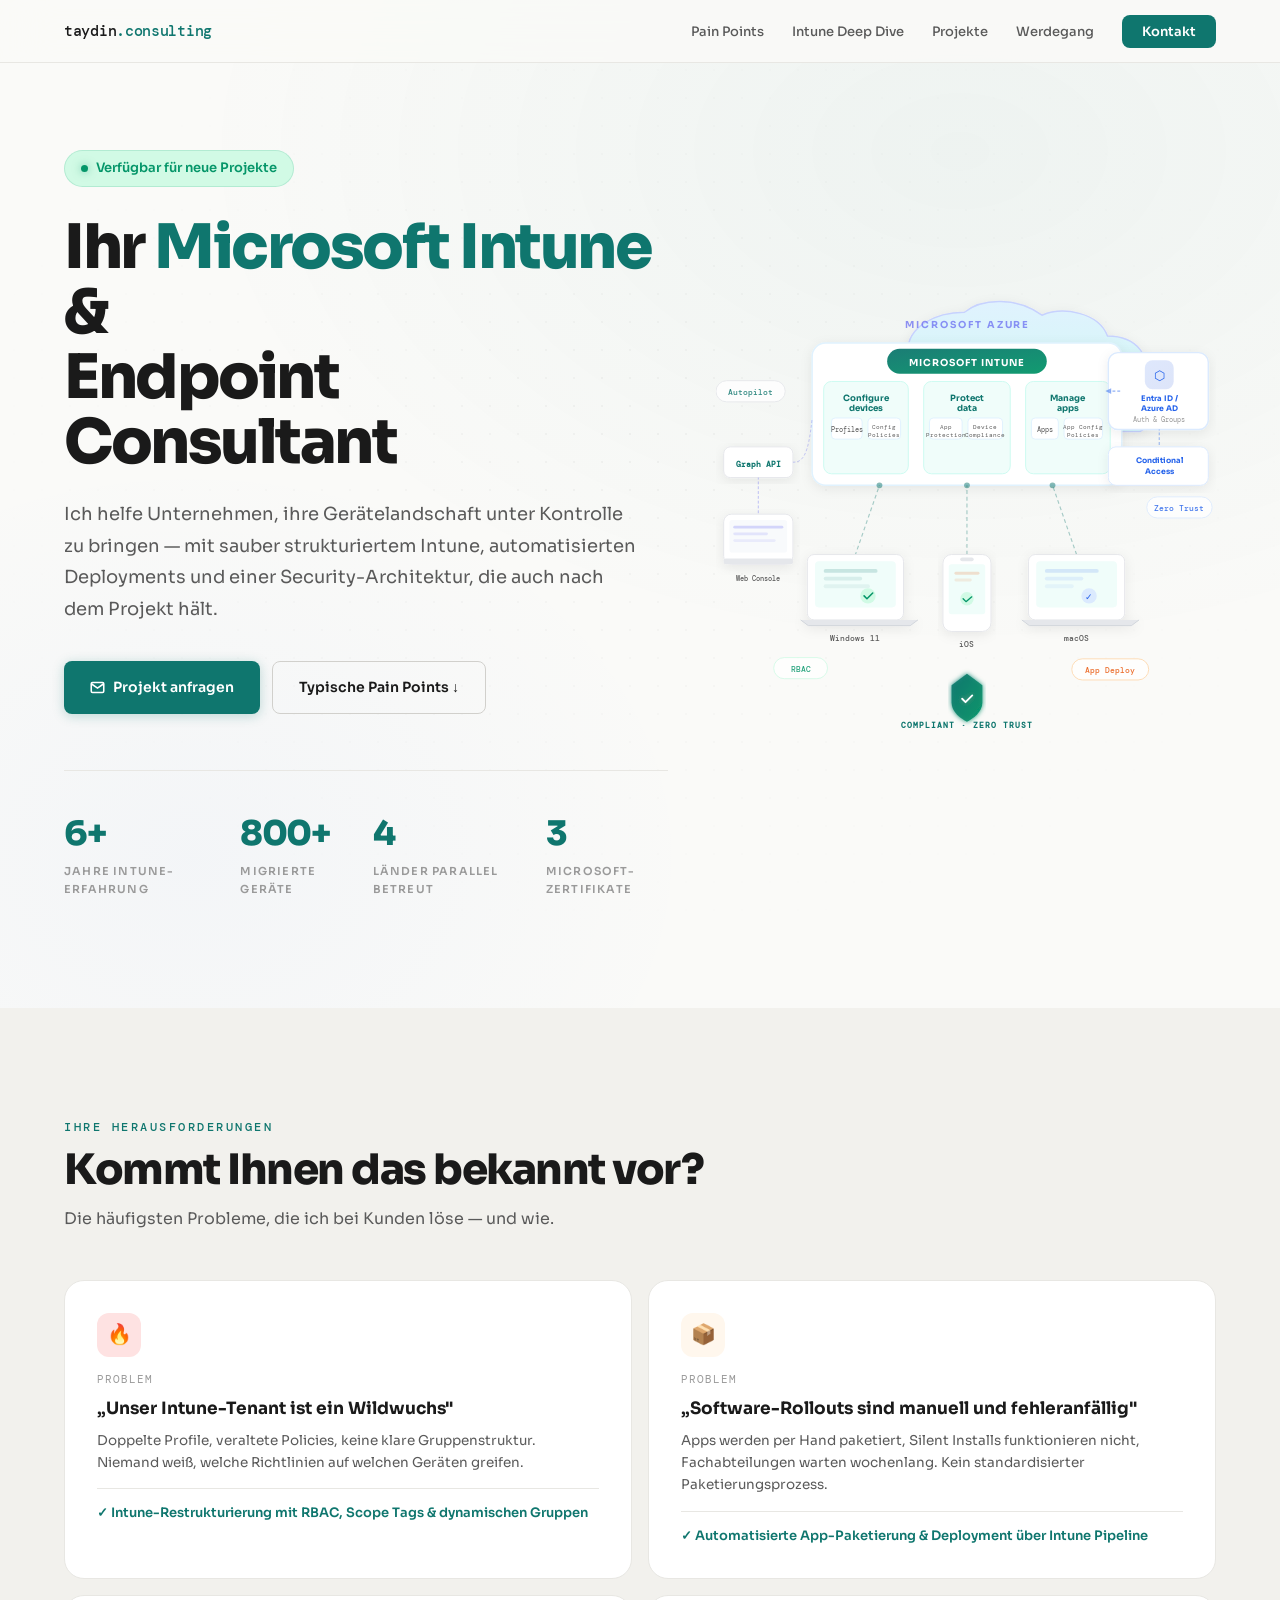
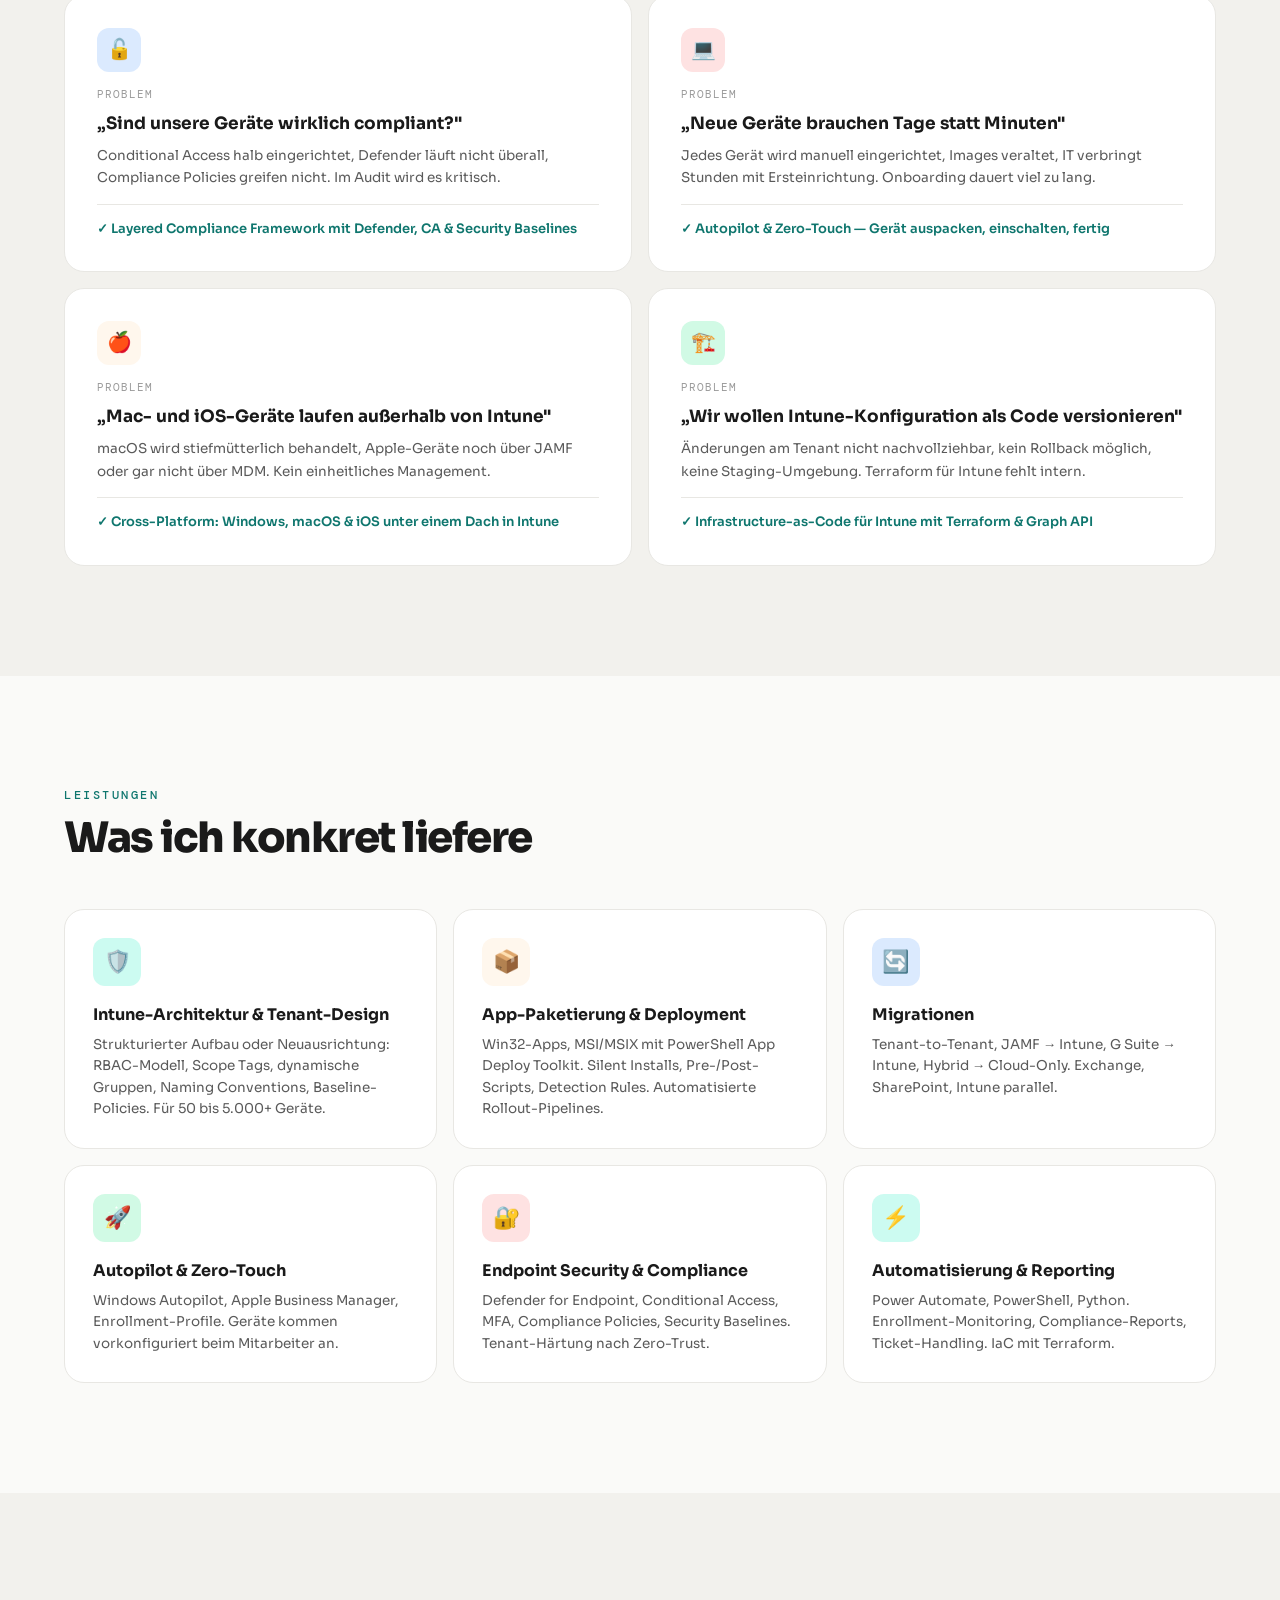
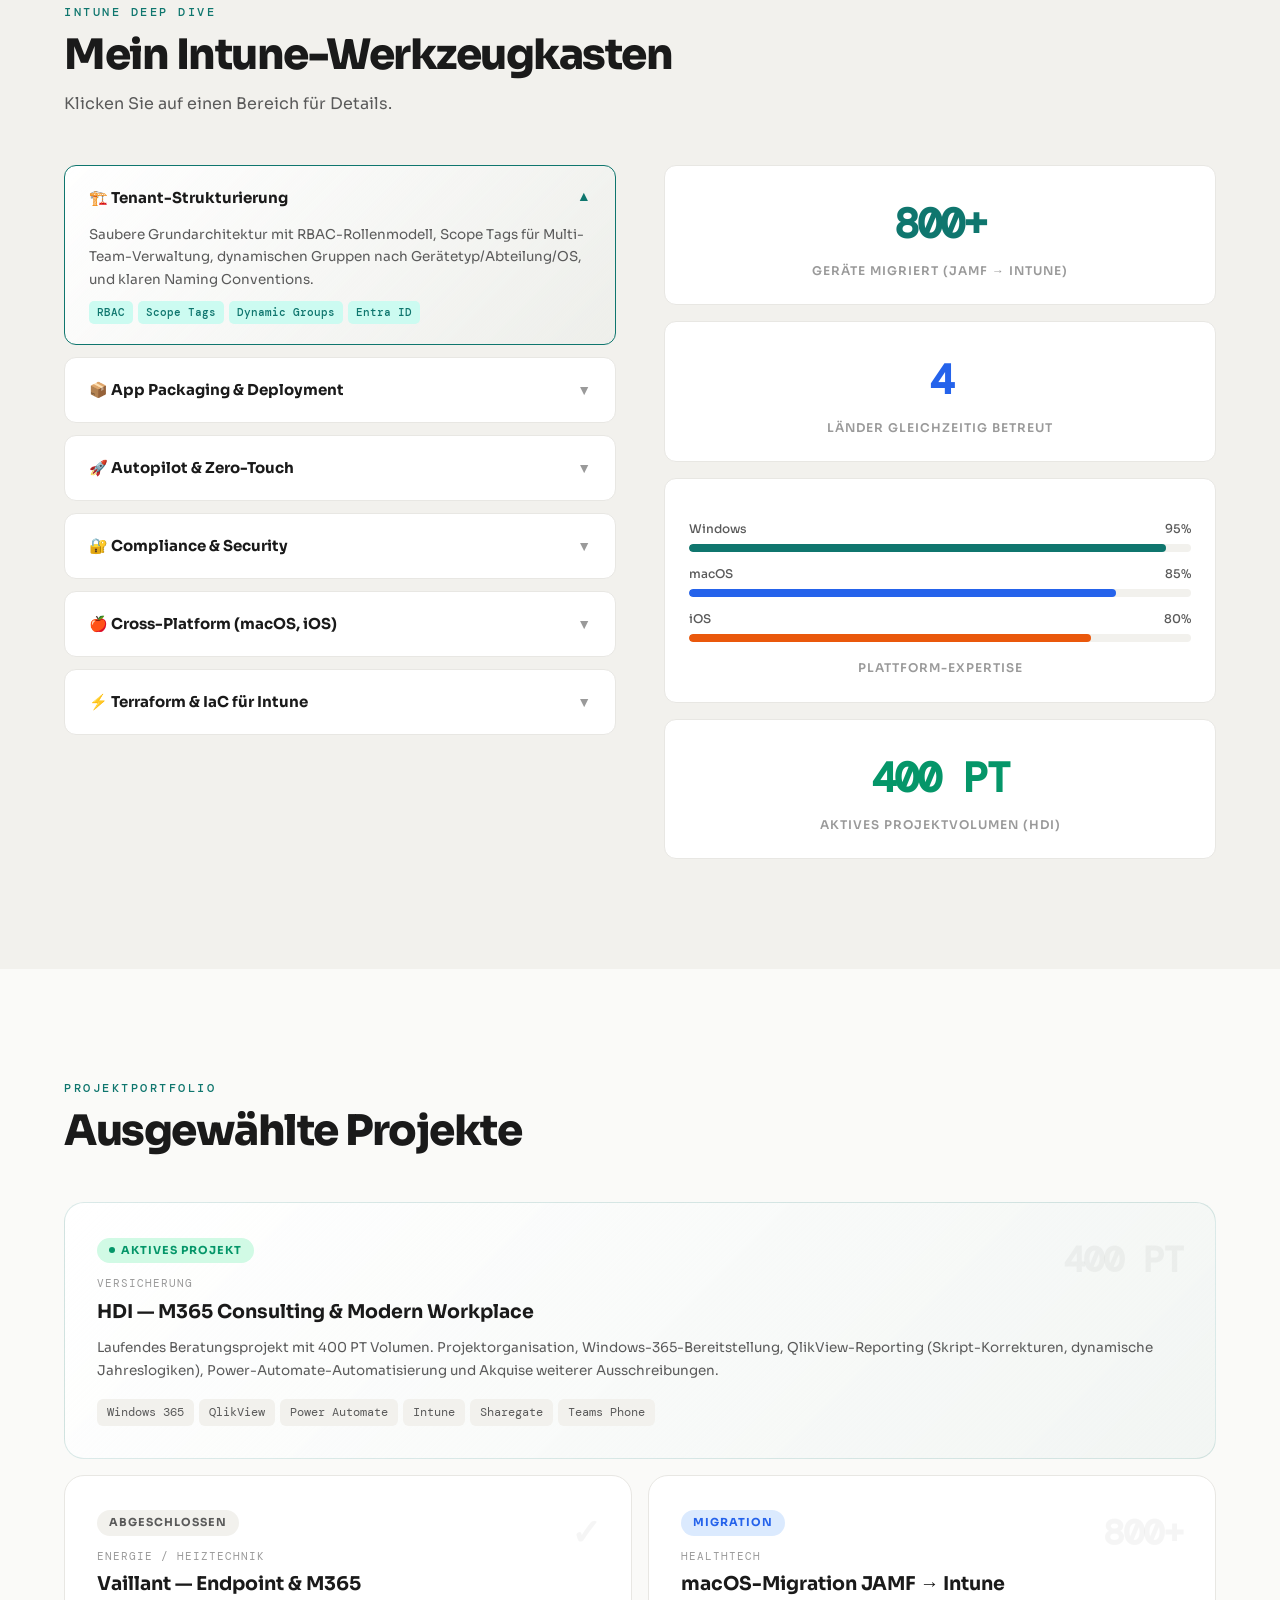
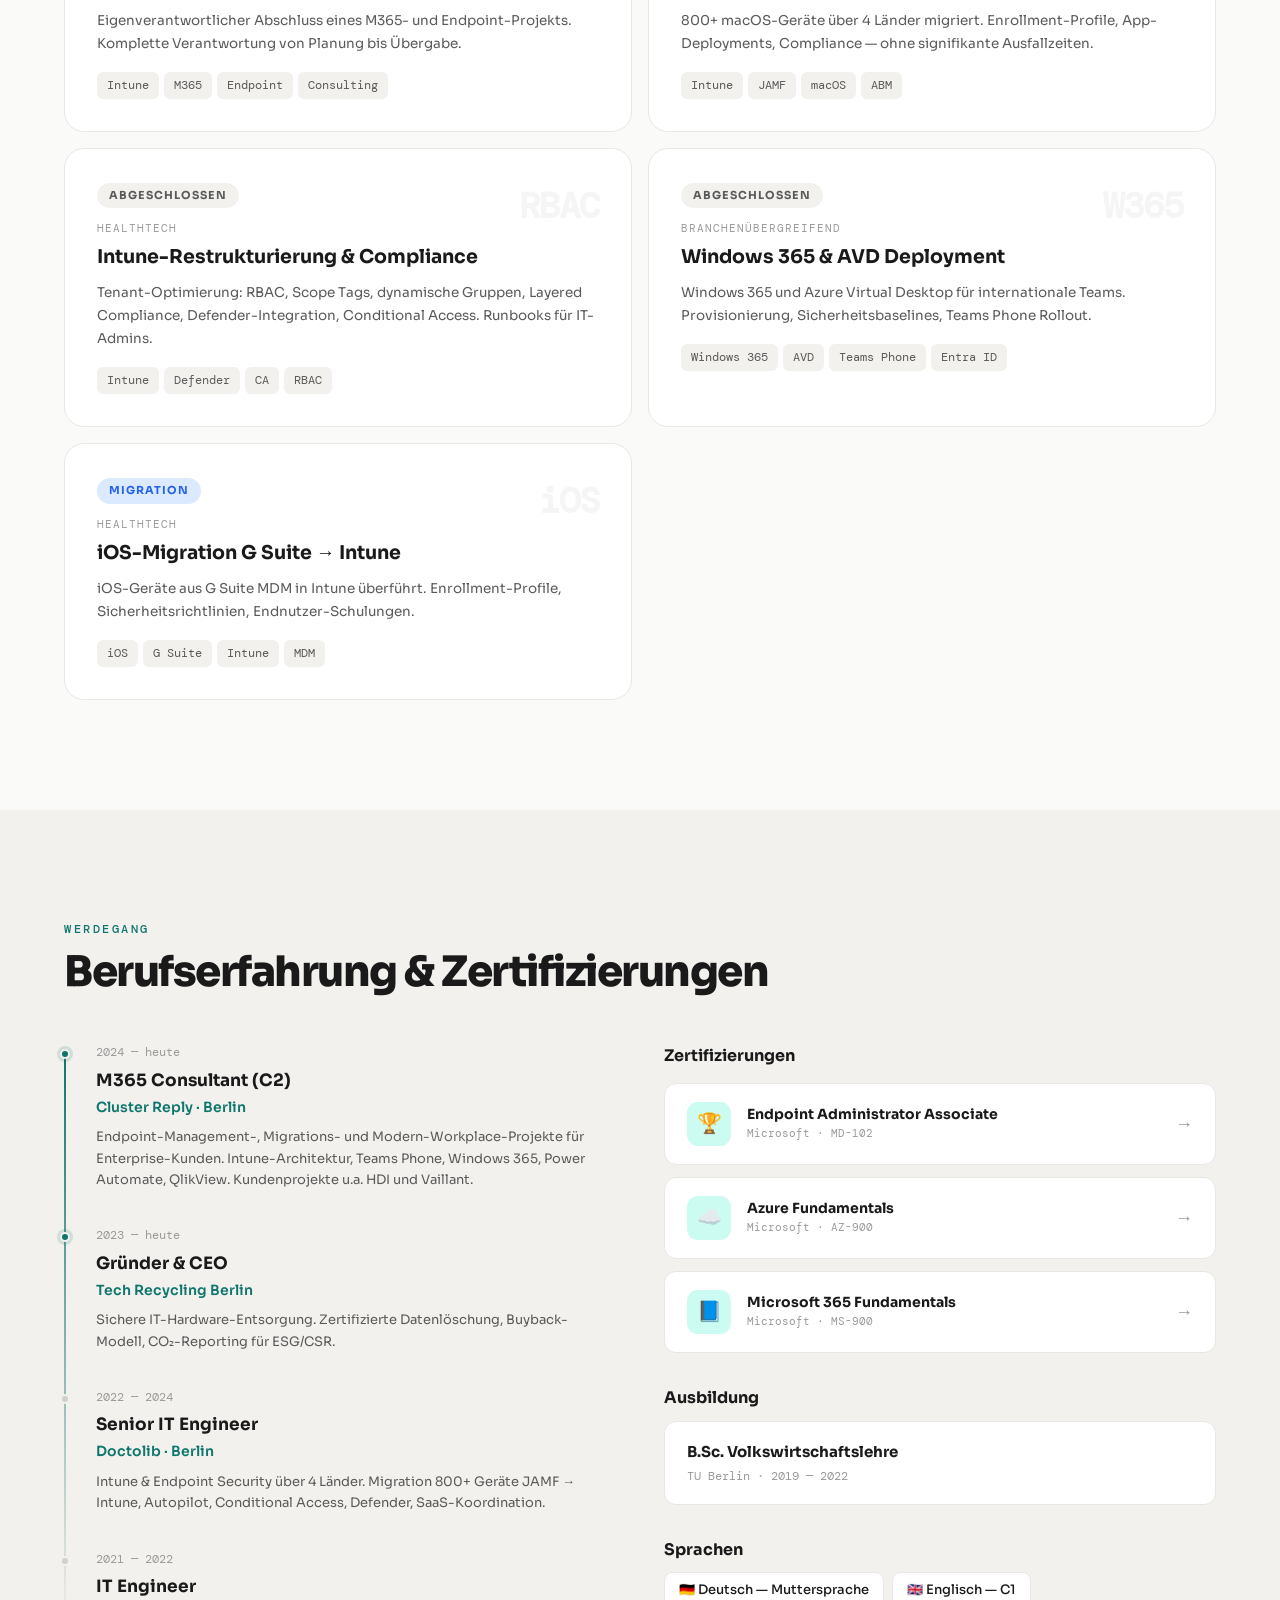
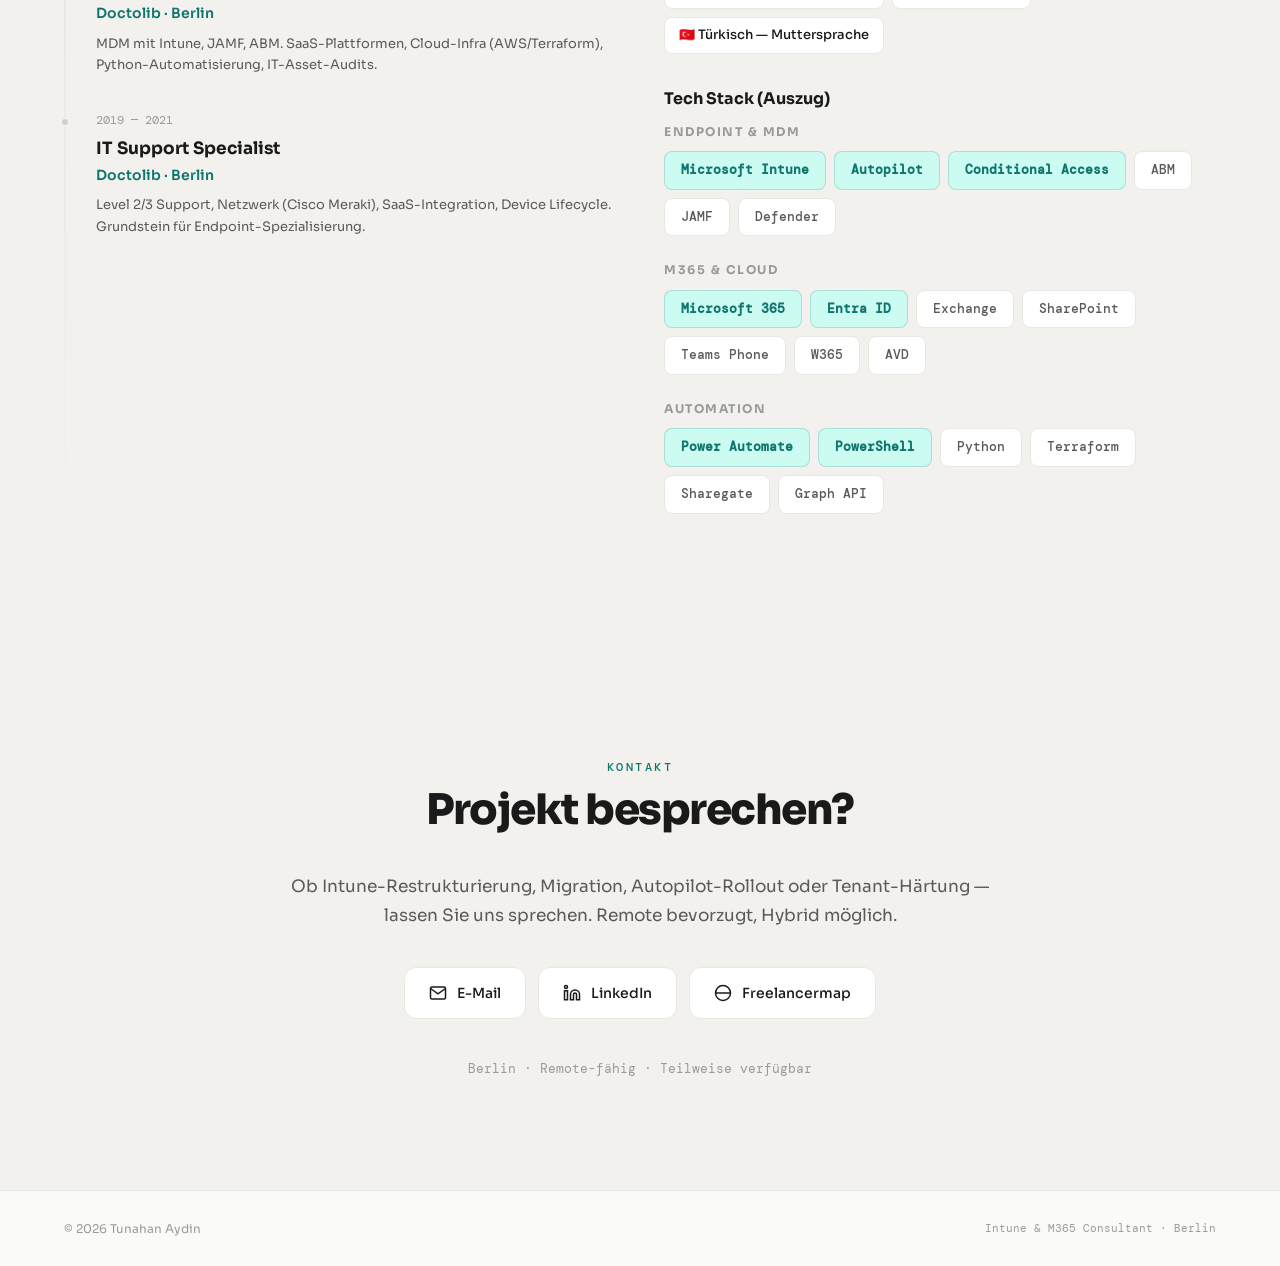
==== commit 6ce00c4d: "update" ====
--- a/index.html
+++ b/index.html
@@ -1,180 +1,777 @@
 <!DOCTYPE html>
 <html lang="de">
 <head>
-<meta charset="UTF-8">
-<meta name="viewport" content="width=device-width, initial-scale=1.0">
-<title>Tunahan Aydin — Intune & M365 Consultant</title>
-<link rel="preconnect" href="https://fonts.googleapis.com">
-<link href="https://fonts.googleapis.com/css2?family=Sora:wght@300;400;500;600;700;800&family=DM+Mono:wght@400;500&display=swap" rel="stylesheet">
-<style>
-:root{--bg:#FAFAF8;--bg-alt:#F2F1ED;--bg-card:#FFF;--text:#1A1A1A;--text-2:#5A5A5A;--text-3:#9A9A9A;--accent:#0F766E;--accent-light:#CCFBF1;--accent-dark:#0D5E58;--blue:#2563EB;--blue-light:#DBEAFE;--orange:#EA580C;--orange-light:#FFF7ED;--green:#059669;--green-light:#D1FAE5;--red:#DC2626;--red-light:#FEE2E2;--border:#E8E7E3;--border-h:#D1D0CC;--sh-md:0 4px 16px rgba(0,0,0,.06);--sh-lg:0 12px 40px rgba(0,0,0,.08);--r:20px;--rs:12px;--rx:8px;--f:'Sora',sans-serif;--fm:'DM Mono',monospace}
-*{margin:0;padding:0;box-sizing:border-box}html{scroll-behavior:smooth}body{font-family:var(--f);background:var(--bg);color:var(--text);line-height:1.6;overflow-x:hidden;-webkit-font-smoothing:antialiased}::selection{background:var(--accent-light);color:var(--accent-dark)}
-nav{position:fixed;top:0;left:0;right:0;z-index:100;padding:16px 48px;display:flex;justify-content:space-between;align-items:center;backdrop-filter:blur(24px) saturate(1.4);background:rgba(250,250,248,.88);border-bottom:1px solid var(--border);transition:padding .3s}
-.nl{font-family:var(--fm);font-size:15px;font-weight:500;letter-spacing:-.3px}.nl span{color:var(--accent)}.nk{display:flex;gap:28px;list-style:none;align-items:center}.nk a{color:var(--text-2);text-decoration:none;font-size:13px;font-weight:500;transition:color .2s}.nk a:hover{color:var(--text)}.nc{background:var(--accent)!important;color:#fff!important;padding:8px 20px!important;border-radius:var(--rx)!important;font-weight:600!important;transition:all .2s!important}.nc:hover{background:var(--accent-dark)!important;transform:translateY(-1px)}
-.hero{min-height:100vh;display:flex;align-items:center;padding:140px 48px 100px;position:relative;overflow:hidden}
-.hero-bg{position:absolute;inset:0;pointer-events:none;background:radial-gradient(ellipse 60% 50% at 75% 15%,rgba(15,118,110,.05),transparent),radial-gradient(ellipse 40% 40% at 15% 85%,rgba(37,99,235,.03),transparent)}
-.hero-dots{position:absolute;inset:0;pointer-events:none;background-image:radial-gradient(circle,rgba(0,0,0,.035) 1px,transparent 1px);background-size:28px 28px;mask-image:radial-gradient(ellipse 55% 50% at 50% 45%,black,transparent)}
-.hero-split{display:flex;align-items:center;gap:48px;width:100%;position:relative;z-index:2}.hc{flex:1;min-width:0;max-width:620px}
-.hero-visual{flex:0 0 420px;display:flex;align-items:center;justify-content:center}.hero-visual svg{width:100%;height:auto;max-width:460px}
-.hbadge{display:inline-flex;align-items:center;gap:8px;padding:7px 16px;background:var(--green-light);border:1px solid rgba(5,150,105,.15);border-radius:100px;font-size:13px;font-weight:600;color:var(--green);margin-bottom:28px;animation:fi .8s ease both}
-.hbadge::before{content:'';width:7px;height:7px;border-radius:50%;background:var(--green);box-shadow:0 0 8px rgba(5,150,105,.5);animation:blink 2.5s ease infinite}
-@keyframes blink{0%,100%{opacity:1}50%{opacity:.3}}
-.hero h1{font-size:clamp(42px,5.2vw,68px);font-weight:800;line-height:1.06;letter-spacing:-2.5px;margin-bottom:24px;animation:fu .8s .1s ease both}.hero h1 .acc{color:var(--accent)}
-.hsub{font-size:18px;color:var(--text-2);max-width:580px;line-height:1.75;margin-bottom:36px;animation:fu .8s .2s ease both}
-.ha{display:flex;gap:12px;flex-wrap:wrap;animation:fu .8s .3s ease both}
-.btn{display:inline-flex;align-items:center;gap:8px;padding:14px 26px;border-radius:var(--rx);font-size:14px;font-weight:600;text-decoration:none;transition:all .25s;cursor:pointer;border:none;font-family:var(--f)}
-.bp{background:var(--accent);color:#fff;box-shadow:0 2px 12px rgba(15,118,110,.25)}.bp:hover{background:var(--accent-dark);transform:translateY(-2px);box-shadow:0 6px 24px rgba(15,118,110,.3)}
-.bo{background:transparent;color:var(--text);border:1.5px solid var(--border-h)}.bo:hover{border-color:var(--text);transform:translateY(-2px)}
-.hstats{display:flex;gap:40px;margin-top:56px;padding-top:36px;border-top:1px solid var(--border);animation:fu .8s .4s ease both}
-.sn{font-size:34px;font-weight:800;letter-spacing:-1.5px;color:var(--accent)}.sl{font-size:11px;color:var(--text-3);margin-top:2px;text-transform:uppercase;letter-spacing:1.2px;font-weight:600}
-section{padding:100px 48px}.slab{font-family:var(--fm);font-size:12px;color:var(--accent);text-transform:uppercase;letter-spacing:2.5px;font-weight:500;margin-bottom:10px}.stit{font-size:clamp(28px,3.5vw,42px);font-weight:800;letter-spacing:-1.5px;line-height:1.1}.ssub{font-size:16px;color:var(--text-2);margin-top:12px;max-width:540px;line-height:1.65}
-#pain{background:var(--bg-alt)}.pain-grid{display:grid;grid-template-columns:repeat(2,1fr);gap:16px;margin-top:48px}.pain-card{background:var(--bg-card);border:1px solid var(--border);border-radius:var(--r);padding:32px;transition:all .35s;cursor:default;position:relative;overflow:hidden}.pain-card:hover{transform:translateY(-4px);box-shadow:var(--sh-lg)}.pain-card::after{content:'';position:absolute;bottom:0;left:0;right:0;height:3px;background:var(--accent);transform:scaleX(0);transition:transform .35s;transform-origin:left}.pain-card:hover::after{transform:scaleX(1)}.pain-top{display:flex;align-items:flex-start;justify-content:space-between;margin-bottom:14px}.pain-icon{width:44px;height:44px;border-radius:12px;display:flex;align-items:center;justify-content:center;font-size:20px;flex-shrink:0}.pain-icon.r{background:var(--red-light)}.pain-icon.o{background:var(--orange-light)}.pain-icon.b{background:var(--blue-light)}.pain-icon.g{background:var(--green-light)}.pain-arrow{font-size:20px;color:var(--accent);opacity:0;transform:translateX(-8px);transition:all .3s}.pain-card:hover .pain-arrow{opacity:1;transform:translateX(0)}.pain-label{font-size:11px;font-family:var(--fm);color:var(--text-3);text-transform:uppercase;letter-spacing:1px;margin-bottom:6px}.pain-card h3{font-size:17px;font-weight:700;margin-bottom:8px}.pain-card p{font-size:13.5px;color:var(--text-2);line-height:1.65}.pain-solution{margin-top:14px;padding-top:14px;border-top:1px solid var(--border);font-size:13px;color:var(--accent);font-weight:600;display:flex;align-items:center;gap:6px}
-.srv-grid{display:grid;grid-template-columns:repeat(3,1fr);gap:16px;margin-top:48px}.srv{background:var(--bg-card);border:1px solid var(--border);border-radius:var(--r);padding:28px;transition:all .35s}.srv:hover{transform:translateY(-5px);box-shadow:var(--sh-lg)}.srv-ic{width:48px;height:48px;border-radius:12px;display:flex;align-items:center;justify-content:center;font-size:22px;margin-bottom:16px}.srv h3{font-size:16px;font-weight:700;margin-bottom:6px}.srv p{font-size:13.5px;color:var(--text-2);line-height:1.6}
-#intune{background:var(--bg-alt)}.intune-wrap{display:grid;grid-template-columns:1fr 1fr;gap:48px;margin-top:48px}.intune-list{display:flex;flex-direction:column;gap:12px}.il-item{background:var(--bg-card);border:1px solid var(--border);border-radius:var(--rs);padding:20px 24px;transition:all .3s;cursor:pointer}.il-item:hover{border-color:var(--accent);box-shadow:var(--sh-md)}.il-item.active{border-color:var(--accent);background:linear-gradient(135deg,var(--bg-card),rgba(15,118,110,.02))}.il-head{display:flex;align-items:center;justify-content:space-between}.il-head h4{font-size:15px;font-weight:700}.il-chevron{transition:transform .3s;color:var(--text-3);font-size:14px}.il-item.active .il-chevron{transform:rotate(180deg);color:var(--accent)}.il-body{max-height:0;overflow:hidden;transition:max-height .4s ease,padding .3s;padding:0}.il-item.active .il-body{max-height:300px;padding:14px 0 0}.il-body p{font-size:13.5px;color:var(--text-2);line-height:1.65}.il-tags{display:flex;flex-wrap:wrap;gap:5px;margin-top:10px}.il-tags span{padding:3px 8px;background:var(--accent-light);border-radius:5px;font-size:11px;font-family:var(--fm);color:var(--accent);font-weight:500}
-.intune-visual{display:flex;flex-direction:column;gap:16px}.iv-card{background:var(--bg-card);border:1px solid var(--border);border-radius:var(--rs);padding:24px;text-align:center}.iv-big{font-size:42px;font-weight:800;color:var(--accent);font-family:var(--fm);letter-spacing:-2px}.iv-label{font-size:12px;color:var(--text-3);text-transform:uppercase;letter-spacing:1px;font-weight:600;margin-top:4px}.iv-bar-wrap{margin-top:16px}.iv-bar-label{display:flex;justify-content:space-between;font-size:12px;color:var(--text-2);font-weight:500;margin-bottom:6px}.iv-bar{height:8px;background:var(--bg-alt);border-radius:4px;overflow:hidden}.iv-fill{height:100%;border-radius:4px;transition:width 1.5s cubic-bezier(.22,1,.36,1)}.iv-fill.teal{background:var(--accent)}.iv-fill.blue{background:var(--blue)}.iv-fill.orange{background:var(--orange)}
-.pj-grid{display:grid;grid-template-columns:repeat(2,1fr);gap:16px;margin-top:48px}.pj{background:var(--bg-card);border:1px solid var(--border);border-radius:var(--r);padding:32px;transition:all .35s;position:relative;overflow:hidden}.pj:hover{transform:translateY(-4px);box-shadow:var(--sh-lg)}.pj.feat{grid-column:1/-1;background:linear-gradient(135deg,var(--bg-card),rgba(15,118,110,.03));border:1.5px solid rgba(15,118,110,.15)}.pj.feat:hover{border-color:rgba(15,118,110,.3)}.pj-badge{display:inline-flex;align-items:center;gap:6px;padding:4px 12px;border-radius:100px;font-size:11px;font-weight:700;text-transform:uppercase;letter-spacing:1px;margin-bottom:12px}.pj-badge.act{background:var(--green-light);color:var(--green)}.pj-badge.act::before{content:'';width:6px;height:6px;border-radius:50%;background:var(--green);animation:blink 2.5s ease infinite}.pj-badge.done{background:var(--bg-alt);color:var(--text-2)}.pj-badge.mig{background:var(--blue-light);color:var(--blue)}.pj-ind{font-family:var(--fm);font-size:11px;color:var(--text-3);text-transform:uppercase;letter-spacing:1px;margin-bottom:4px}.pj h3{font-size:19px;font-weight:700;margin-bottom:10px}.pj p{font-size:13.5px;color:var(--text-2);line-height:1.7;margin-bottom:16px}.pj-tags{display:flex;flex-wrap:wrap;gap:5px}.pj-tags span{padding:4px 10px;background:var(--bg-alt);border-radius:6px;font-size:12px;font-family:var(--fm);color:var(--text-2)}.pj-metric{position:absolute;top:28px;right:32px;font-family:var(--fm);font-size:36px;font-weight:800;color:rgba(0,0,0,.04);letter-spacing:-2px}
-#exp{background:var(--bg-alt)}.exp-g{display:grid;grid-template-columns:1fr 1fr;gap:48px;margin-top:48px}.tl{position:relative;padding-left:32px}.tl::before{content:'';position:absolute;left:0;top:6px;bottom:0;width:2px;background:linear-gradient(to bottom,var(--accent),var(--border),transparent);border-radius:2px}.ti{margin-bottom:36px;position:relative}.ti::before{content:'';position:absolute;left:-36px;top:6px;width:10px;height:10px;border-radius:50%;background:var(--accent);border:2px solid var(--bg-alt);box-shadow:0 0 0 3px rgba(15,118,110,.15)}.ti.p::before{background:var(--border-h);box-shadow:none}.td{font-family:var(--fm);font-size:12px;color:var(--text-3);margin-bottom:4px}.tr{font-size:17px;font-weight:700;margin-bottom:2px}.tc{font-size:14px;color:var(--accent);font-weight:600;margin-bottom:8px}.tx{font-size:13px;color:var(--text-2);line-height:1.65}
-.cp{display:flex;flex-direction:column;gap:12px}a.cc{display:flex;align-items:center;gap:16px;background:var(--bg-card);border:1px solid var(--border);border-radius:var(--rs);padding:18px 22px;text-decoration:none;color:inherit;transition:all .3s}a.cc:hover{transform:translateX(6px);box-shadow:var(--sh-md);border-color:var(--accent)}.ci{width:44px;height:44px;border-radius:11px;background:var(--accent-light);display:flex;align-items:center;justify-content:center;font-size:20px;flex-shrink:0}.cn h4{font-size:14px;font-weight:700;line-height:1.3}.cn .cm{font-family:var(--fm);font-size:11px;color:var(--text-3);margin-top:2px}.ca{margin-left:auto;color:var(--text-3);font-size:18px;transition:all .3s;flex-shrink:0}a.cc:hover .ca{color:var(--accent);transform:translateX(4px)}
-.tg{display:flex;flex-wrap:wrap;gap:8px}.tt{padding:8px 16px;background:var(--bg-card);border:1px solid var(--border);border-radius:var(--rx);font-size:13px;font-family:var(--fm);font-weight:500;color:var(--text-2);transition:all .2s}.tt:hover{border-color:var(--accent);color:var(--accent);background:var(--accent-light)}.tt.c{border-color:rgba(15,118,110,.2);color:var(--accent);background:var(--accent-light);font-weight:600}.tcat{margin-bottom:24px}.tcl{font-size:12px;font-weight:700;text-transform:uppercase;letter-spacing:1.5px;color:var(--text-3);margin-bottom:10px}
-#contact{background:var(--bg-alt)}.cw{max-width:700px;margin:40px auto 0;text-align:center}.cw>p{font-size:17px;color:var(--text-2);margin-bottom:36px;line-height:1.7}.ccs{display:flex;justify-content:center;gap:12px;flex-wrap:wrap}.ccd{display:flex;align-items:center;gap:10px;padding:14px 24px;background:var(--bg-card);border:1px solid var(--border);border-radius:var(--rs);color:var(--text);text-decoration:none;font-size:14px;font-weight:500;transition:all .25s}.ccd:hover{transform:translateY(-3px);box-shadow:var(--sh-md);border-color:var(--accent)}.ccd svg{flex-shrink:0}.cmeta{margin-top:40px;font-family:var(--fm);font-size:13px;color:var(--text-3)}
-footer{padding:28px 48px;border-top:1px solid var(--border);display:flex;justify-content:space-between;align-items:center;font-size:12px;color:var(--text-3)}
-@keyframes fi{from{opacity:0}to{opacity:1}}@keyframes fu{from{opacity:0;transform:translateY(28px)}to{opacity:1;transform:translateY(0)}}.a{opacity:0;transform:translateY(28px);transition:all .65s cubic-bezier(.22,1,.36,1)}.a.s{opacity:1;transform:translateY(0)}
-@media(max-width:1024px){.srv-grid{grid-template-columns:repeat(2,1fr)}.exp-g,.intune-wrap{grid-template-columns:1fr}nav{padding:14px 24px}.hero{padding:120px 32px 80px}section{padding:80px 32px}footer{padding:24px 32px}.hero-visual{flex:0 0 340px}}
-@media(max-width:768px){.srv-grid,.pj-grid,.pain-grid{grid-template-columns:1fr}.pj.feat{grid-column:auto}.hero h1{font-size:34px;letter-spacing:-1.5px}.hstats{flex-direction:column;gap:20px}.nk{display:none}.hero{padding:100px 20px 60px}.hero-split{flex-direction:column}.hero-visual{flex:none;width:100%;max-width:340px;margin:0 auto}section{padding:60px 20px}.ha{flex-direction:column}.ccs{flex-direction:column;align-items:center}footer{flex-direction:column;gap:8px;padding:20px}.pj-metric{display:none}}
-</style>
+  <meta charset="UTF-8">
+  <meta name="viewport" content="width=device-width, initial-scale=1.0">
+
+  <!-- ── Primary SEO ─────────────────────────────── -->
+  <title>Tunahan Aydin — Microsoft Intune &amp; M365 Consultant | Berlin</title>
+  <meta name="description" content="Freiberuflicher Microsoft Intune &amp; M365 Consultant aus Berlin. Tenant-Strukturierung, Autopilot, App-Paketierung, Cross-Platform MDM und Endpoint Security für Enterprise-Kunden.">
+  <meta name="keywords" content="Microsoft Intune, M365 Consultant, Endpoint Management, Autopilot, MDM, Conditional Access, Intune Berater, Berlin, Freelancer">
+  <meta name="author" content="Tunahan Aydin">
+  <meta name="robots" content="index, follow">
+  <link rel="canonical" href="https://taydin.consulting/">
+
+  <!-- ── Open Graph (LinkedIn, WhatsApp, etc.) ────── -->
+  <meta property="og:type"        content="website">
+  <meta property="og:url"         content="https://taydin.consulting/">
+  <meta property="og:title"       content="Tunahan Aydin — Intune &amp; M365 Consultant">
+  <meta property="og:description" content="Strukturiertes Intune, automatisierte Deployments und Endpoint Security für Enterprise-Kunden. Remote-fähig, 6+ Jahre Erfahrung.">
+  <meta property="og:locale"      content="de_DE">
+
+  <!-- ── Twitter Card ─────────────────────────────── -->
+  <meta name="twitter:card"        content="summary_large_image">
+  <meta name="twitter:title"       content="Tunahan Aydin — Intune &amp; M365 Consultant">
+  <meta name="twitter:description" content="Strukturiertes Intune, automatisierte Deployments und Endpoint Security für Enterprise-Kunden.">
+
+  <!-- ── Schema.org: Person + FreelanceConsultant ── -->
+  <script type="application/ld+json">
+  {
+    "@context": "https://schema.org",
+    "@type": "Person",
+    "name": "Tunahan Aydin",
+    "jobTitle": "Microsoft Intune & M365 Consultant",
+    "url": "https://taydin.consulting/",
+    "sameAs": [
+      "https://www.linkedin.com/in/tunahanaydin",
+      "https://www.freelancermap.de/profil/tunahan-aydin"
+    ],
+    "address": {
+      "@type": "PostalAddress",
+      "addressLocality": "Berlin",
+      "addressCountry": "DE"
+    },
+    "knowsAbout": ["Microsoft Intune","Microsoft 365","Endpoint Management","Azure Active Directory","Autopilot","Conditional Access","PowerShell","Terraform"]
+  }
+  </script>
+
+  <!-- ── Fonts ─────────────────────────────────────── -->
+  <link rel="preconnect" href="https://fonts.googleapis.com">
+  <link rel="preconnect" href="https://fonts.gstatic.com" crossorigin>
+  <link href="https://fonts.googleapis.com/css2?family=Sora:wght@300;400;500;600;700;800&family=DM+Mono:wght@400;500&display=swap" rel="stylesheet">
+
+  <!-- ── Stylesheet ────────────────────────────────── -->
+  <link rel="stylesheet" href="styles.css">
 </head>
 <body>
-<nav><div class="nl">taydin<span>.consulting</span></div><ul class="nk"><li><a href="#pain">Pain Points</a></li><li><a href="#intune">Intune Deep Dive</a></li><li><a href="#projects">Projekte</a></li><li><a href="#exp">Werdegang</a></li><li><a href="#contact" class="nc">Kontakt</a></li></ul></nav>
-<section class="hero"><div class="hero-bg"></div><div class="hero-dots"></div>
-<div class="hero-split">
-<div class="hc">
-<div class="hbadge">Verfügbar für neue Projekte</div>
-<h1>Ihr <span class="acc">Microsoft Intune</span> &<br>Endpoint Consultant</h1>
-<p class="hsub">Ich helfe Unternehmen, ihre Gerätelandschaft unter Kontrolle zu bringen — mit sauber strukturiertem Intune, automatisierten Deployments und einer Security-Architektur, die auch nach dem Projekt hält.</p>
-<div class="ha"><a href="#contact" class="btn bp"><svg width="15" height="15" viewBox="0 0 24 24" fill="none" stroke="currentColor" stroke-width="2.5"><path d="M4 4h16c1.1 0 2 .9 2 2v12c0 1.1-.9 2-2 2H4c-1.1 0-2-.9-2-2V6c0-1.1.9-2 2-2z"/><polyline points="22,6 12,13 2,6"/></svg>Projekt anfragen</a><a href="#pain" class="btn bo">Typische Pain Points ↓</a></div>
-<div class="hstats"><div><div class="sn">6+</div><div class="sl">Jahre Intune-Erfahrung</div></div><div><div class="sn">800+</div><div class="sl">Migrierte Geräte</div></div><div><div class="sn">4</div><div class="sl">Länder parallel betreut</div></div><div><div class="sn">3</div><div class="sl">Microsoft-Zertifikate</div></div></div>
-</div>
-<div class="hero-visual">
-<svg viewBox="0 0 440 400" xmlns="http://www.w3.org/2000/svg" fill="none">
-<defs><linearGradient id="gs" x1="0" y1="0" x2="1" y2="1"><stop offset="0%" stop-color="#0F766E"/><stop offset="100%" stop-color="#059669"/></linearGradient><linearGradient id="gc" x1="0" y1="0" x2="0" y2="1"><stop offset="0%" stop-color="#E0F2FE"/><stop offset="100%" stop-color="#CCFBF1"/></linearGradient><filter id="ds"><feDropShadow dx="0" dy="3" stdDeviation="6" flood-color="#000" flood-opacity=".06"/></filter><filter id="gl"><feGaussianBlur stdDeviation="6" result="g"/><feMerge><feMergeNode in="g"/><feMergeNode in="SourceGraphic"/></feMerge></filter></defs>
-<!-- Cloud -->
-<g filter="url(#ds)"><path d="M120 120C120 90 148 68 178 68c18-18 52-22 74-4 18-8 48-4 56 18 25 0 38 18 34 40 12 8 12 30-5 40H92c-18-8-20-28-8-38-12-12 0-22 20-18z" fill="url(#gc)" stroke="#D1D5DB" stroke-width="1"/></g>
-<text x="220" y="118" text-anchor="middle" font-family="Sora,sans-serif" font-size="11" font-weight="700" fill="#0F766E" letter-spacing="1.5">MICROSOFT 365</text>
-<text x="220" y="133" text-anchor="middle" font-family="DM Mono,monospace" font-size="8.5" fill="#9A9A9A">Entra ID · Intune · Defender</text>
-<!-- Lines -->
-<line x1="160" y1="155" x2="100" y2="225" stroke="#0F766E" stroke-width="1.2" stroke-dasharray="4 4" opacity=".3"><animate attributeName="stroke-dashoffset" values="8;0" dur="1.5s" repeatCount="indefinite"/></line>
-<line x1="220" y1="155" x2="220" y2="220" stroke="#0F766E" stroke-width="1.2" stroke-dasharray="4 4" opacity=".3"><animate attributeName="stroke-dashoffset" values="8;0" dur="1.5s" repeatCount="indefinite"/></line>
-<line x1="280" y1="155" x2="345" y2="225" stroke="#0F766E" stroke-width="1.2" stroke-dasharray="4 4" opacity=".3"><animate attributeName="stroke-dashoffset" values="8;0" dur="1.5s" repeatCount="indefinite"/></line>
-<circle cx="160" cy="155" r="3" fill="#0F766E" opacity=".5"/><circle cx="220" cy="155" r="3" fill="#0F766E" opacity=".5"/><circle cx="280" cy="155" r="3" fill="#0F766E" opacity=".5"/>
-<!-- Laptop -->
-<g filter="url(#ds)"><rect x="175" y="220" width="90" height="60" rx="5" fill="#FFF" stroke="#E5E7EB" stroke-width="1"/><rect x="182" y="226" width="76" height="42" rx="3" fill="#F0FDFA"/><rect x="190" y="234" width="56" height="4" rx="2" fill="#0F766E" opacity=".2"/><rect x="190" y="242" width="40" height="4" rx="2" fill="#0F766E" opacity=".12"/><rect x="190" y="250" width="48" height="4" rx="2" fill="#0F766E" opacity=".08"/><circle cx="238" cy="256" r="7" fill="#D1FAE5"/><path d="M234 256l3 3 6-6" stroke="#059669" stroke-width="1.5" stroke-linecap="round" stroke-linejoin="round"/><path d="M168 280l7 6h90l7-6" fill="#E5E7EB" stroke="#D1D5DB" stroke-width="1"/></g>
-<text x="220" y="300" text-anchor="middle" font-family="DM Mono,monospace" font-size="9" font-weight="500" fill="#5A5A5A">Windows 11</text>
-<!-- Mac -->
-<g filter="url(#ds)"><rect x="50" y="225" width="78" height="52" rx="5" fill="#FFF" stroke="#E5E7EB" stroke-width="1"/><rect x="56" y="230" width="66" height="36" rx="3" fill="#F0FDFA"/><rect x="63" y="238" width="44" height="4" rx="2" fill="#2563EB" opacity=".15"/><rect x="63" y="246" width="30" height="4" rx="2" fill="#2563EB" opacity=".1"/><circle cx="98" cy="254" r="5" fill="#DBEAFE"/><path d="M40 277l10 5h80l10-5" fill="#E5E7EB" stroke="#D1D5DB" stroke-width="1"/></g>
-<text x="89" y="296" text-anchor="middle" font-family="DM Mono,monospace" font-size="9" font-weight="500" fill="#5A5A5A">macOS</text>
-<!-- Phone -->
-<g filter="url(#ds)"><rect x="325" y="225" width="42" height="68" rx="7" fill="#FFF" stroke="#E5E7EB" stroke-width="1"/><rect x="330" y="234" width="32" height="44" rx="2" fill="#F0FDFA"/><rect x="335" y="241" width="22" height="3" rx="1.5" fill="#EA580C" opacity=".15"/><rect x="335" y="248" width="16" height="3" rx="1.5" fill="#EA580C" opacity=".1"/><circle cx="346" cy="268" r="5" fill="#D1FAE5"/><path d="M343 268l2 2 5-4" stroke="#059669" stroke-width="1.3" stroke-linecap="round" stroke-linejoin="round"/><rect x="341" y="228" width="10" height="3" rx="1.5" fill="#E5E7EB"/></g>
-<text x="346" y="308" text-anchor="middle" font-family="DM Mono,monospace" font-size="9" font-weight="500" fill="#5A5A5A">iOS</text>
-<!-- Shield -->
-<g transform="translate(220,355)" filter="url(#gl)"><path d="M0-26l-19-10v22c0 12 12 20 19 24 7-4 19-12 19-24v-22z" fill="url(#gs)" opacity=".9"/><path d="M-6 0l4 4 8-8" stroke="#fff" stroke-width="2.2" stroke-linecap="round" stroke-linejoin="round"/></g>
-<text x="220" y="394" text-anchor="middle" font-family="DM Mono,monospace" font-size="9" font-weight="500" fill="#0F766E">COMPLIANT</text>
-<!-- Floating badges -->
-<g opacity=".8"><rect x="5" y="180" width="60" height="22" rx="11" fill="#FFF" stroke="#E5E7EB" stroke-width="1"><animate attributeName="y" values="180;175;180" dur="4s" repeatCount="indefinite"/></rect><text x="35" y="195" text-anchor="middle" font-family="DM Mono,monospace" font-size="8" font-weight="500" fill="#0F766E">Autopilot</text></g>
-<g opacity=".8"><rect x="370" y="185" width="65" height="22" rx="11" fill="#FFF" stroke="#E5E7EB" stroke-width="1"><animate attributeName="y" values="185;180;185" dur="3.5s" repeatCount="indefinite"/></rect><text x="402" y="200" text-anchor="middle" font-family="DM Mono,monospace" font-size="8" font-weight="500" fill="#2563EB">Zero Trust</text></g>
-<g opacity=".8"><rect x="310" y="335" width="80" height="22" rx="11" fill="#FFF" stroke="#E5E7EB" stroke-width="1"><animate attributeName="y" values="335;330;335" dur="4.5s" repeatCount="indefinite"/></rect><text x="350" y="350" text-anchor="middle" font-family="DM Mono,monospace" font-size="8" font-weight="500" fill="#EA580C">App Deploy</text></g>
-<g opacity=".8"><rect x="35" y="330" width="52" height="22" rx="11" fill="#FFF" stroke="#E5E7EB" stroke-width="1"><animate attributeName="y" values="330;325;330" dur="3.8s" repeatCount="indefinite"/></rect><text x="61" y="345" text-anchor="middle" font-family="DM Mono,monospace" font-size="8" font-weight="500" fill="#059669">RBAC</text></g>
-</svg>
-</div>
-</div></section>
-<section id="pain"><div class="a"><div class="slab">Ihre Herausforderungen</div><h2 class="stit">Kommt Ihnen das bekannt vor?</h2><p class="ssub">Die häufigsten Probleme, die ich bei Kunden löse — und wie.</p></div>
-<div class="pain-grid">
-<div class="pain-card a"><div class="pain-top"><div class="pain-icon r">🔥</div><div class="pain-arrow">→</div></div><div class="pain-label">Problem</div><h3>„Unser Intune-Tenant ist ein Wildwuchs"</h3><p>Doppelte Profile, veraltete Policies, keine klare Gruppenstruktur. Niemand weiß, welche Richtlinien auf welchen Geräten greifen.</p><div class="pain-solution">✓ Intune-Restrukturierung mit RBAC, Scope Tags & dynamischen Gruppen</div></div>
-<div class="pain-card a"><div class="pain-top"><div class="pain-icon o">📦</div><div class="pain-arrow">→</div></div><div class="pain-label">Problem</div><h3>„Software-Rollouts sind manuell und fehleranfällig"</h3><p>Apps werden per Hand paketiert, Silent Installs funktionieren nicht, Fachabteilungen warten wochenlang. Kein standardisierter Paketierungsprozess.</p><div class="pain-solution">✓ Automatisierte App-Paketierung & Deployment über Intune Pipeline</div></div>
-<div class="pain-card a"><div class="pain-top"><div class="pain-icon b">🔓</div><div class="pain-arrow">→</div></div><div class="pain-label">Problem</div><h3>„Sind unsere Geräte wirklich compliant?"</h3><p>Conditional Access halb eingerichtet, Defender läuft nicht überall, Compliance Policies greifen nicht. Im Audit wird es kritisch.</p><div class="pain-solution">✓ Layered Compliance Framework mit Defender, CA & Security Baselines</div></div>
-<div class="pain-card a"><div class="pain-top"><div class="pain-icon r">💻</div><div class="pain-arrow">→</div></div><div class="pain-label">Problem</div><h3>„Neue Geräte brauchen Tage statt Minuten"</h3><p>Jedes Gerät wird manuell eingerichtet, Images veraltet, IT verbringt Stunden mit Ersteinrichtung. Onboarding dauert viel zu lang.</p><div class="pain-solution">✓ Autopilot & Zero-Touch — Gerät auspacken, einschalten, fertig</div></div>
-<div class="pain-card a"><div class="pain-top"><div class="pain-icon o">🍎</div><div class="pain-arrow">→</div></div><div class="pain-label">Problem</div><h3>„Mac- und iOS-Geräte laufen außerhalb von Intune"</h3><p>macOS wird stiefmütterlich behandelt, Apple-Geräte noch über JAMF oder gar nicht über MDM. Kein einheitliches Management.</p><div class="pain-solution">✓ Cross-Platform: Windows, macOS & iOS unter einem Dach in Intune</div></div>
-<div class="pain-card a"><div class="pain-top"><div class="pain-icon g">🏗️</div><div class="pain-arrow">→</div></div><div class="pain-label">Problem</div><h3>„Wir wollen Intune-Konfiguration als Code versionieren"</h3><p>Änderungen am Tenant nicht nachvollziehbar, kein Rollback möglich, keine Staging-Umgebung. Terraform für Intune fehlt intern.</p><div class="pain-solution">✓ Infrastructure-as-Code für Intune mit Terraform & Graph API</div></div>
-</div></section>
-
-<section id="services"><div class="a"><div class="slab">Leistungen</div><h2 class="stit">Was ich konkret liefere</h2></div>
-<div class="srv-grid">
-<div class="srv a"><div class="srv-ic" style="background:var(--accent-light)">🛡️</div><h3>Intune-Architektur & Tenant-Design</h3><p>Strukturierter Aufbau oder Neuausrichtung: RBAC-Modell, Scope Tags, dynamische Gruppen, Naming Conventions, Baseline-Policies. Für 50 bis 5.000+ Geräte.</p></div>
-<div class="srv a"><div class="srv-ic" style="background:var(--orange-light)">📦</div><h3>App-Paketierung & Deployment</h3><p>Win32-Apps, MSI/MSIX mit PowerShell App Deploy Toolkit. Silent Installs, Pre-/Post-Scripts, Detection Rules. Automatisierte Rollout-Pipelines.</p></div>
-<div class="srv a"><div class="srv-ic" style="background:var(--blue-light)">🔄</div><h3>Migrationen</h3><p>Tenant-to-Tenant, JAMF → Intune, G Suite → Intune, Hybrid → Cloud-Only. Exchange, SharePoint, Intune parallel.</p></div>
-<div class="srv a"><div class="srv-ic" style="background:var(--green-light)">🚀</div><h3>Autopilot & Zero-Touch</h3><p>Windows Autopilot, Apple Business Manager, Enrollment-Profile. Geräte kommen vorkonfiguriert beim Mitarbeiter an.</p></div>
-<div class="srv a"><div class="srv-ic" style="background:var(--red-light)">🔐</div><h3>Endpoint Security & Compliance</h3><p>Defender for Endpoint, Conditional Access, MFA, Compliance Policies, Security Baselines. Tenant-Härtung nach Zero-Trust.</p></div>
-<div class="srv a"><div class="srv-ic" style="background:var(--accent-light)">⚡</div><h3>Automatisierung & Reporting</h3><p>Power Automate, PowerShell, Python. Enrollment-Monitoring, Compliance-Reports, Ticket-Handling. IaC mit Terraform.</p></div>
-</div></section>
-
-<section id="intune"><div class="a"><div class="slab">Intune Deep Dive</div><h2 class="stit">Mein Intune-Werkzeugkasten</h2><p class="ssub">Klicken Sie auf einen Bereich für Details.</p></div>
-<div class="intune-wrap">
-<div class="intune-list a">
-<div class="il-item active" onclick="toggleItem(this)"><div class="il-head"><h4>🏗️ Tenant-Strukturierung</h4><span class="il-chevron">▼</span></div><div class="il-body"><p>Saubere Grundarchitektur mit RBAC-Rollenmodell, Scope Tags für Multi-Team-Verwaltung, dynamischen Gruppen nach Gerätetyp/Abteilung/OS, und klaren Naming Conventions.</p><div class="il-tags"><span>RBAC</span><span>Scope Tags</span><span>Dynamic Groups</span><span>Entra ID</span></div></div></div>
-<div class="il-item" onclick="toggleItem(this)"><div class="il-head"><h4>📦 App Packaging & Deployment</h4><span class="il-chevron">▼</span></div><div class="il-body"><p>Win32-App-Erstellung mit IntuneWinAppUtil, PowerShell App Deploy Toolkit, MSI/MSIX-Wrapping, Detection Rules (Registry, File, Script), Dependency & Supersedence Chains.</p><div class="il-tags"><span>Win32 Apps</span><span>PSADT</span><span>MSIX</span><span>Detection Rules</span><span>Supersedence</span></div></div></div>
-<div class="il-item" onclick="toggleItem(this)"><div class="il-head"><h4>🚀 Autopilot & Zero-Touch</h4><span class="il-chevron">▼</span></div><div class="il-body"><p>Windows Autopilot (User-Driven & Self-Deploying), Apple Business Manager mit ADE, Enrollment-Profile für iOS/macOS. Hardware-Hash-Import, ESP-Konfiguration.</p><div class="il-tags"><span>Autopilot</span><span>ABM</span><span>ADE</span><span>ESP</span><span>Hardware Hash</span></div></div></div>
-<div class="il-item" onclick="toggleItem(this)"><div class="il-head"><h4>🔐 Compliance & Security</h4><span class="il-chevron">▼</span></div><div class="il-body"><p>Layered Compliance Policies (Basis → Erweitert → Strict), Conditional Access, Defender for Endpoint, Windows Update for Business Rings, Security Baselines nach CIS/Microsoft.</p><div class="il-tags"><span>Compliance</span><span>Conditional Access</span><span>Defender</span><span>WUfB</span><span>CIS Baselines</span></div></div></div>
-<div class="il-item" onclick="toggleItem(this)"><div class="il-head"><h4>🍎 Cross-Platform (macOS, iOS)</h4><span class="il-chevron">▼</span></div><div class="il-body"><p>macOS-Management mit Custom Profiles, Shell Scripts und Platform SSO. iOS über ADE/ABM, Per-App VPN. Migration von JAMF oder anderen MDMs zu Intune ohne Downtime.</p><div class="il-tags"><span>macOS</span><span>iOS</span><span>Shell Scripts</span><span>Platform SSO</span><span>JAMF Migration</span></div></div></div>
-<div class="il-item" onclick="toggleItem(this)"><div class="il-head"><h4>⚡ Terraform & IaC für Intune</h4><span class="il-chevron">▼</span></div><div class="il-body"><p>Intune-Konfiguration als Code mit dem Microsoft Graph Provider für Terraform. Versionierung in Git, Staging/Production-Umgebungen, automatisierte Deployments.</p><div class="il-tags"><span>Terraform</span><span>Graph API</span><span>Git</span><span>IaC</span><span>CI/CD</span></div></div></div>
-</div>
-<div class="intune-visual a">
-<div class="iv-card"><div class="iv-big">800+</div><div class="iv-label">Geräte migriert (JAMF → Intune)</div></div>
-<div class="iv-card"><div class="iv-big" style="color:var(--blue)">4</div><div class="iv-label">Länder gleichzeitig betreut</div></div>
-<div class="iv-card"><div style="text-align:left"><div class="iv-bar-wrap"><div class="iv-bar-label"><span>Windows</span><span>95%</span></div><div class="iv-bar"><div class="iv-fill teal bar" data-w="95%"></div></div></div><div class="iv-bar-wrap" style="margin-top:12px"><div class="iv-bar-label"><span>macOS</span><span>85%</span></div><div class="iv-bar"><div class="iv-fill blue bar" data-w="85%"></div></div></div><div class="iv-bar-wrap" style="margin-top:12px"><div class="iv-bar-label"><span>iOS</span><span>80%</span></div><div class="iv-bar"><div class="iv-fill orange bar" data-w="80%"></div></div></div></div><div class="iv-label" style="margin-top:16px">Plattform-Expertise</div></div>
-<div class="iv-card"><div class="iv-big" style="color:var(--green)">400 PT</div><div class="iv-label">Aktives Projektvolumen (HDI)</div></div>
-</div></div></section>
-<section id="projects"><div class="a"><div class="slab">Projektportfolio</div><h2 class="stit">Ausgewählte Projekte</h2></div>
-<div class="pj-grid">
-<div class="pj feat a"><div class="pj-metric">400 PT</div><div class="pj-badge act">Aktives Projekt</div><div class="pj-ind">Versicherung</div><h3>HDI — M365 Consulting & Modern Workplace</h3><p>Laufendes Beratungsprojekt mit 400 PT Volumen. Projektorganisation, Windows-365-Bereitstellung, QlikView-Reporting (Skript-Korrekturen, dynamische Jahreslogiken), Power-Automate-Automatisierung und Akquise weiterer Ausschreibungen.</p><div class="pj-tags"><span>Windows 365</span><span>QlikView</span><span>Power Automate</span><span>Intune</span><span>Sharegate</span><span>Teams Phone</span></div></div>
-<div class="pj a"><div class="pj-metric">✓</div><div class="pj-badge done">Abgeschlossen</div><div class="pj-ind">Energie / Heiztechnik</div><h3>Vaillant — Endpoint & M365</h3><p>Eigenverantwortlicher Abschluss eines M365- und Endpoint-Projekts. Komplette Verantwortung von Planung bis Übergabe.</p><div class="pj-tags"><span>Intune</span><span>M365</span><span>Endpoint</span><span>Consulting</span></div></div>
-<div class="pj a"><div class="pj-metric">800+</div><div class="pj-badge mig">Migration</div><div class="pj-ind">HealthTech</div><h3>macOS-Migration JAMF → Intune</h3><p>800+ macOS-Geräte über 4 Länder migriert. Enrollment-Profile, App-Deployments, Compliance — ohne signifikante Ausfallzeiten.</p><div class="pj-tags"><span>Intune</span><span>JAMF</span><span>macOS</span><span>ABM</span></div></div>
-<div class="pj a"><div class="pj-metric">RBAC</div><div class="pj-badge done">Abgeschlossen</div><div class="pj-ind">HealthTech</div><h3>Intune-Restrukturierung & Compliance</h3><p>Tenant-Optimierung: RBAC, Scope Tags, dynamische Gruppen, Layered Compliance, Defender-Integration, Conditional Access. Runbooks für IT-Admins.</p><div class="pj-tags"><span>Intune</span><span>Defender</span><span>CA</span><span>RBAC</span></div></div>
-<div class="pj a"><div class="pj-metric">W365</div><div class="pj-badge done">Abgeschlossen</div><div class="pj-ind">Branchenübergreifend</div><h3>Windows 365 & AVD Deployment</h3><p>Windows 365 und Azure Virtual Desktop für internationale Teams. Provisionierung, Sicherheitsbaselines, Teams Phone Rollout.</p><div class="pj-tags"><span>Windows 365</span><span>AVD</span><span>Teams Phone</span><span>Entra ID</span></div></div>
-<div class="pj a"><div class="pj-metric">iOS</div><div class="pj-badge mig">Migration</div><div class="pj-ind">HealthTech</div><h3>iOS-Migration G Suite → Intune</h3><p>iOS-Geräte aus G Suite MDM in Intune überführt. Enrollment-Profile, Sicherheitsrichtlinien, Endnutzer-Schulungen.</p><div class="pj-tags"><span>iOS</span><span>G Suite</span><span>Intune</span><span>MDM</span></div></div>
-</div></section>
-
-<section id="exp"><div class="a"><div class="slab">Werdegang</div><h2 class="stit">Berufserfahrung & Zertifizierungen</h2></div>
-<div class="exp-g">
-<div class="tl a">
-<div class="ti"><div class="td">2024 — heute</div><div class="tr">M365 Consultant (C2)</div><div class="tc">Cluster Reply · Berlin</div><div class="tx">Endpoint-Management-, Migrations- und Modern-Workplace-Projekte für Enterprise-Kunden. Intune-Architektur, Teams Phone, Windows 365, Power Automate, QlikView. Kundenprojekte u.a. HDI und Vaillant.</div></div>
-<div class="ti"><div class="td">2023 — heute</div><div class="tr">Gründer & CEO</div><div class="tc">Tech Recycling Berlin</div><div class="tx">Sichere IT-Hardware-Entsorgung. Zertifizierte Datenlöschung, Buyback-Modell, CO₂-Reporting für ESG/CSR.</div></div>
-<div class="ti p"><div class="td">2022 — 2024</div><div class="tr">Senior IT Engineer</div><div class="tc">Doctolib · Berlin</div><div class="tx">Intune & Endpoint Security über 4 Länder. Migration 800+ Geräte JAMF → Intune, Autopilot, Conditional Access, Defender, SaaS-Koordination.</div></div>
-<div class="ti p"><div class="td">2021 — 2022</div><div class="tr">IT Engineer</div><div class="tc">Doctolib · Berlin</div><div class="tx">MDM mit Intune, JAMF, ABM. SaaS-Plattformen, Cloud-Infra (AWS/Terraform), Python-Automatisierung, IT-Asset-Audits.</div></div>
-<div class="ti p"><div class="td">2019 — 2021</div><div class="tr">IT Support Specialist</div><div class="tc">Doctolib · Berlin</div><div class="tx">Level 2/3 Support, Netzwerk (Cisco Meraki), SaaS-Integration, Device Lifecycle. Grundstein für Endpoint-Spezialisierung.</div></div>
-</div>
-<div class="a">
-<h3 style="font-size:16px;font-weight:700;margin-bottom:14px">Zertifizierungen</h3>
-<div class="cp">
-<a href="https://learn.microsoft.com/api/credentials/share/en-us/TunahanAydin-9013/4AAA1896CF4E1AD8?sharingId=DABA4A94F264425B" target="_blank" class="cc"><div class="ci">🏆</div><div class="cn"><h4>Endpoint Administrator Associate</h4><div class="cm">Microsoft · MD-102</div></div><div class="ca">→</div></a>
-<a href="https://learn.microsoft.com/api/credentials/share/en-us/TunahanAydin-9013/91385B4425A70BF9?sharingId=DABA4A94F264425B" target="_blank" class="cc"><div class="ci">☁️</div><div class="cn"><h4>Azure Fundamentals</h4><div class="cm">Microsoft · AZ-900</div></div><div class="ca">→</div></a>
-<a href="https://learn.microsoft.com/api/credentials/share/en-us/TunahanAydin-9013/C7BBBFEA390F756C?sharingId=DABA4A94F264425B" target="_blank" class="cc"><div class="ci">📘</div><div class="cn"><h4>Microsoft 365 Fundamentals</h4><div class="cm">Microsoft · MS-900</div></div><div class="ca">→</div></a>
-</div>
-<h3 style="font-size:16px;font-weight:700;margin-top:32px;margin-bottom:10px">Ausbildung</h3>
-<div style="background:var(--bg-card);border:1px solid var(--border);border-radius:var(--rs);padding:18px 22px"><div style="font-weight:700;font-size:15px">B.Sc. Volkswirtschaftslehre</div><div style="font-family:var(--fm);font-size:12px;color:var(--text-3);margin-top:3px">TU Berlin · 2019 — 2022</div></div>
-<h3 style="font-size:16px;font-weight:700;margin-top:32px;margin-bottom:10px">Sprachen</h3>
-<div style="display:flex;gap:8px;flex-wrap:wrap"><span style="padding:7px 14px;background:var(--bg-card);border:1px solid var(--border);border-radius:var(--rx);font-size:13px;font-weight:500">🇩🇪 Deutsch — Muttersprache</span><span style="padding:7px 14px;background:var(--bg-card);border:1px solid var(--border);border-radius:var(--rx);font-size:13px;font-weight:500">🇬🇧 Englisch — C1</span><span style="padding:7px 14px;background:var(--bg-card);border:1px solid var(--border);border-radius:var(--rx);font-size:13px;font-weight:500">🇹🇷 Türkisch — Muttersprache</span></div>
-<h3 style="font-size:16px;font-weight:700;margin-top:32px;margin-bottom:10px">Tech Stack (Auszug)</h3>
-<div class="tcat"><div class="tcl">Endpoint & MDM</div><div class="tg"><span class="tt c">Microsoft Intune</span><span class="tt c">Autopilot</span><span class="tt c">Conditional Access</span><span class="tt">ABM</span><span class="tt">JAMF</span><span class="tt">Defender</span></div></div>
-<div class="tcat"><div class="tcl">M365 & Cloud</div><div class="tg"><span class="tt c">Microsoft 365</span><span class="tt c">Entra ID</span><span class="tt">Exchange</span><span class="tt">SharePoint</span><span class="tt">Teams Phone</span><span class="tt">W365</span><span class="tt">AVD</span></div></div>
-<div class="tcat"><div class="tcl">Automation</div><div class="tg"><span class="tt c">Power Automate</span><span class="tt c">PowerShell</span><span class="tt">Python</span><span class="tt">Terraform</span><span class="tt">Sharegate</span><span class="tt">Graph API</span></div></div>
-</div></div></section>
-
-<section id="contact"><div class="a"><div class="slab" style="text-align:center">Kontakt</div><h2 class="stit" style="text-align:center">Projekt besprechen?</h2></div>
-<div class="cw a"><p>Ob Intune-Restrukturierung, Migration, Autopilot-Rollout oder Tenant-Härtung — lassen Sie uns sprechen. Remote bevorzugt, Hybrid möglich.</p>
-<div class="ccs">
-<a href="mailto:t.aydin6195@gmail.com" class="ccd"><svg width="18" height="18" viewBox="0 0 24 24" fill="none" stroke="currentColor" stroke-width="2"><path d="M4 4h16c1.1 0 2 .9 2 2v12c0 1.1-.9 2-2 2H4c-1.1 0-2-.9-2-2V6c0-1.1.9-2 2-2z"/><polyline points="22,6 12,13 2,6"/></svg>E-Mail</a>
-<a href="https://www.linkedin.com/in/tunahanaydin" target="_blank" class="ccd"><svg width="18" height="18" viewBox="0 0 24 24" fill="none" stroke="currentColor" stroke-width="2"><path d="M16 8a6 6 0 0 1 6 6v7h-4v-7a2 2 0 0 0-2-2 2 2 0 0 0-2 2v7h-4v-7a6 6 0 0 1 6-6z"/><rect x="2" y="9" width="4" height="12"/><circle cx="4" cy="4" r="2"/></svg>LinkedIn</a>
-<a href="https://www.freelancermap.de/profil/tunahan-aydin" target="_blank" class="ccd"><svg width="18" height="18" viewBox="0 0 24 24" fill="none" stroke="currentColor" stroke-width="2"><circle cx="12" cy="12" r="10"/><path d="M2 12h20"/></svg>Freelancermap</a>
-</div>
-<div class="cmeta">Berlin · Remote-fähig · Teilweise verfügbar</div></div></section>
-
-<footer><span>© 2026 Tunahan Aydin</span><span style="font-family:var(--fm);font-size:11px">Intune & M365 Consultant · Berlin</span></footer>
-
-<script>
-function toggleItem(el){var w=el.classList.contains('active');document.querySelectorAll('.il-item').forEach(function(i){i.classList.remove('active')});if(!w)el.classList.add('active')}
-var obs=new IntersectionObserver(function(entries){entries.forEach(function(e,i){if(e.isIntersecting){setTimeout(function(){e.target.classList.add('s')},i*50);obs.unobserve(e.target)}})},{threshold:.06,rootMargin:'0px 0px -20px 0px'});
-document.querySelectorAll('.a').forEach(function(el){obs.observe(el)});
-var barObs=new IntersectionObserver(function(entries){entries.forEach(function(e){if(e.isIntersecting){e.target.style.width=e.target.dataset.w;barObs.unobserve(e.target)}})},{threshold:.5});
-document.querySelectorAll('.bar').forEach(function(b){b.style.width='0%';barObs.observe(b)});
-window.addEventListener('scroll',function(){document.querySelector('nav').style.padding=window.scrollY>80?'10px 48px':'16px 48px'});
-</script>
-</body></html>
+
+<!-- ═══════════════════════════════════════════════
+     NAVIGATION
+════════════════════════════════════════════════ -->
+<nav aria-label="Hauptnavigation">
+  <div class="nl" aria-label="taydin.consulting">taydin<span>.consulting</span></div>
+
+  <ul class="nk" id="nav-menu" role="list">
+    <li><a href="#pain">Pain Points</a></li>
+    <li><a href="#intune">Intune Deep Dive</a></li>
+    <li><a href="#projects">Projekte</a></li>
+    <li><a href="#exp">Werdegang</a></li>
+    <li><a href="#contact" class="nc">Kontakt</a></li>
+  </ul>
+
+  <button class="nav-toggle" id="nav-toggle" aria-controls="nav-menu" aria-expanded="false" aria-label="Menü öffnen">
+    <svg width="22" height="22" viewBox="0 0 24 24" fill="none" stroke="currentColor" stroke-width="2" stroke-linecap="round" aria-hidden="true">
+      <line x1="3" y1="6"  x2="21" y2="6"/>
+      <line x1="3" y1="12" x2="21" y2="12"/>
+      <line x1="3" y1="18" x2="21" y2="18"/>
+    </svg>
+  </button>
+</nav>
+
+
+<!-- ═══════════════════════════════════════════════
+     HERO
+════════════════════════════════════════════════ -->
+<header class="hero" role="banner">
+  <div class="hero-bg"  aria-hidden="true"></div>
+  <div class="hero-dots" aria-hidden="true"></div>
+
+  <div class="hero-split">
+    <!-- Left: copy -->
+    <div class="hc">
+      <div class="hbadge" role="status">Verfügbar für neue Projekte</div>
+
+      <h1>Ihr <span class="acc">Microsoft Intune</span> &amp;<br>Endpoint Consultant</h1>
+
+      <p class="hsub">
+        Ich helfe Unternehmen, ihre Gerätelandschaft unter Kontrolle zu bringen —
+        mit sauber strukturiertem Intune, automatisierten Deployments und einer
+        Security-Architektur, die auch nach dem Projekt hält.
+      </p>
+
+      <div class="ha">
+        <a href="#contact" class="btn bp">
+          <svg width="15" height="15" viewBox="0 0 24 24" fill="none" stroke="currentColor" stroke-width="2.5" aria-hidden="true">
+            <path d="M4 4h16c1.1 0 2 .9 2 2v12c0 1.1-.9 2-2 2H4c-1.1 0-2-.9-2-2V6c0-1.1.9-2 2-2z"/>
+            <polyline points="22,6 12,13 2,6"/>
+          </svg>
+          Projekt anfragen
+        </a>
+        <a href="#pain" class="btn bo">Typische Pain Points ↓</a>
+      </div>
+
+      <div class="hstats" aria-label="Kennzahlen">
+        <div><div class="sn">6+</div><div class="sl">Jahre Intune-Erfahrung</div></div>
+        <div><div class="sn">800+</div><div class="sl">Migrierte Geräte</div></div>
+        <div><div class="sn">4</div><div class="sl">Länder parallel betreut</div></div>
+        <div><div class="sn">3</div><div class="sl">Microsoft-Zertifikate</div></div>
+      </div>
+    </div>
+
+    <!-- Right: Intune Architecture SVG -->
+    <div class="hero-visual" aria-hidden="true">
+      <svg viewBox="0 0 520 480" xmlns="http://www.w3.org/2000/svg" fill="none" role="img" aria-label="Microsoft Intune Architektur-Diagramm">
+        <defs>
+          <linearGradient id="gCloud" x1="0" y1="0" x2="0" y2="1">
+            <stop offset="0%"   stop-color="#E0F2FE"/>
+            <stop offset="100%" stop-color="#CCFBF1"/>
+          </linearGradient>
+          <linearGradient id="gAccent" x1="0" y1="0" x2="1" y2="1">
+            <stop offset="0%"   stop-color="#0F766E"/>
+            <stop offset="100%" stop-color="#059669"/>
+          </linearGradient>
+          <linearGradient id="gBlue" x1="0" y1="0" x2="1" y2="1">
+            <stop offset="0%"   stop-color="#2563EB"/>
+            <stop offset="100%" stop-color="#1D4ED8"/>
+          </linearGradient>
+          <filter id="fShadow" x="-10%" y="-10%" width="120%" height="130%">
+            <feDropShadow dx="0" dy="3" stdDeviation="6" flood-color="#000" flood-opacity=".07"/>
+          </filter>
+          <filter id="fGlow">
+            <feGaussianBlur stdDeviation="3" result="blur"/>
+            <feMerge><feMergeNode in="blur"/><feMergeNode in="SourceGraphic"/></feMerge>
+          </filter>
+        </defs>
+
+        <!-- ── Azure cloud shell ───────────────────── -->
+        <g filter="url(#fShadow)">
+          <path d="M90 26C90 10 108 0 128 0c12-10 36-10 52 2 14-6 38-2 44 14 20 0 30 14 26 32 10 6 10 24-4 32H62c-14-6-16-22-6-30C46 40 58 32 74 36z"
+                transform="translate(60,20) scale(1.55)"
+                fill="url(#gCloud)" stroke="#C7D2FE" stroke-width="1"/>
+        </g>
+
+        <!-- Azure label -->
+        <text x="262" y="36" text-anchor="middle" font-family="Sora,sans-serif" font-size="10" font-weight="700" fill="#6366F1" letter-spacing="2" opacity=".7">MICROSOFT AZURE</text>
+
+        <!-- ── Intune centre box ────────────────────── -->
+        <g filter="url(#fShadow)">
+          <rect x="100" y="52" width="322" height="148" rx="14" fill="#FFF" stroke="#E0F2FE" stroke-width="1.5"/>
+        </g>
+
+        <!-- Intune header pill -->
+        <rect x="178" y="58" width="166" height="26" rx="13" fill="url(#gAccent)" opacity=".95"/>
+        <text x="261" y="76" text-anchor="middle" font-family="Sora,sans-serif" font-size="10" font-weight="700" fill="#FFF" letter-spacing="1">MICROSOFT INTUNE</text>
+
+        <!-- 3 columns inside Intune box -->
+        <!-- Configure devices -->
+        <rect x="112" y="92" width="88" height="96" rx="8" fill="#F0FDFA" stroke="#CCFBF1" stroke-width="1"/>
+        <text x="156" y="112" text-anchor="middle" font-size="9" font-weight="700" font-family="Sora,sans-serif" fill="#0F766E">Configure</text>
+        <text x="156" y="123" text-anchor="middle" font-size="9" font-weight="700" font-family="Sora,sans-serif" fill="#0F766E">devices</text>
+        <rect x="120" y="130" width="32" height="22" rx="4" fill="#FFF" stroke="#E0F2FE" stroke-width="1"/>
+        <text x="136" y="145" text-anchor="middle" font-size="7.5" font-family="DM Mono,monospace" fill="#5A5A5A">Profiles</text>
+        <rect x="158" y="130" width="34" height="22" rx="4" fill="#FFF" stroke="#E0F2FE" stroke-width="1"/>
+        <text x="175" y="141" text-anchor="middle" font-size="6.5" font-family="DM Mono,monospace" fill="#5A5A5A">Config</text>
+        <text x="175" y="150" text-anchor="middle" font-size="6.5" font-family="DM Mono,monospace" fill="#5A5A5A">Policies</text>
+
+        <!-- Protect data -->
+        <rect x="216" y="92" width="90" height="96" rx="8" fill="#F0FDFA" stroke="#CCFBF1" stroke-width="1"/>
+        <text x="261" y="112" text-anchor="middle" font-size="9" font-weight="700" font-family="Sora,sans-serif" fill="#0F766E">Protect</text>
+        <text x="261" y="123" text-anchor="middle" font-size="9" font-weight="700" font-family="Sora,sans-serif" fill="#0F766E">data</text>
+        <rect x="222" y="130" width="34" height="22" rx="4" fill="#FFF" stroke="#E0F2FE" stroke-width="1"/>
+        <text x="239" y="141" text-anchor="middle" font-size="6.5" font-family="DM Mono,monospace" fill="#5A5A5A">App</text>
+        <text x="239" y="150" text-anchor="middle" font-size="6.5" font-family="DM Mono,monospace" fill="#5A5A5A">Protection</text>
+        <rect x="262" y="130" width="36" height="22" rx="4" fill="#FFF" stroke="#E0F2FE" stroke-width="1"/>
+        <text x="280" y="141" text-anchor="middle" font-size="6.5" font-family="DM Mono,monospace" fill="#5A5A5A">Device</text>
+        <text x="280" y="150" text-anchor="middle" font-size="6.5" font-family="DM Mono,monospace" fill="#5A5A5A">Compliance</text>
+
+        <!-- Manage apps -->
+        <rect x="322" y="92" width="88" height="96" rx="8" fill="#F0FDFA" stroke="#CCFBF1" stroke-width="1"/>
+        <text x="366" y="112" text-anchor="middle" font-size="9" font-weight="700" font-family="Sora,sans-serif" fill="#0F766E">Manage</text>
+        <text x="366" y="123" text-anchor="middle" font-size="9" font-weight="700" font-family="Sora,sans-serif" fill="#0F766E">apps</text>
+        <rect x="328" y="130" width="28" height="22" rx="4" fill="#FFF" stroke="#E0F2FE" stroke-width="1"/>
+        <text x="342" y="145" text-anchor="middle" font-size="7.5" font-family="DM Mono,monospace" fill="#5A5A5A">Apps</text>
+        <rect x="362" y="130" width="40" height="22" rx="4" fill="#FFF" stroke="#E0F2FE" stroke-width="1"/>
+        <text x="382" y="141" text-anchor="middle" font-size="6.5" font-family="DM Mono,monospace" fill="#5A5A5A">App Config</text>
+        <text x="382" y="150" text-anchor="middle" font-size="6.5" font-family="DM Mono,monospace" fill="#5A5A5A">Policies</text>
+
+        <!-- ── Entra ID / AAD box ───────────────────── -->
+        <g filter="url(#fShadow)">
+          <rect x="408" y="62" width="104" height="80" rx="10" fill="#FFF" stroke="#DBEAFE" stroke-width="1.5"/>
+        </g>
+        <rect x="446" y="70" width="30" height="30" rx="8" fill="url(#gBlue)" opacity=".15"/>
+        <text x="461" y="90" text-anchor="middle" font-size="14" fill="#2563EB">⬡</text>
+        <text x="461" y="112" text-anchor="middle" font-size="8" font-weight="700" font-family="Sora,sans-serif" fill="#2563EB">Entra ID /</text>
+        <text x="461" y="123" text-anchor="middle" font-size="8" font-weight="700" font-family="Sora,sans-serif" fill="#2563EB">Azure AD</text>
+        <text x="461" y="134" text-anchor="middle" font-size="7" font-family="DM Mono,monospace" fill="#9A9A9A">Auth &amp; Groups</text>
+
+        <!-- Intune → Entra arrow (group targeting) -->
+        <path d="M422 102 L410 102" stroke="#2563EB" stroke-width="1.2" stroke-dasharray="3 2" opacity=".5">
+          <animate attributeName="stroke-dashoffset" values="5;0" dur="1.8s" repeatCount="indefinite"/>
+        </path>
+        <polygon points="411,99 405,102 411,105" fill="#2563EB" opacity=".5"/>
+
+        <!-- ── Conditional Access ──────────────────── -->
+        <g filter="url(#fShadow)">
+          <rect x="408" y="160" width="104" height="40" rx="8" fill="#FFF" stroke="#DBEAFE" stroke-width="1"/>
+        </g>
+        <text x="461" y="177" text-anchor="middle" font-size="8" font-weight="700" font-family="Sora,sans-serif" fill="#2563EB">Conditional</text>
+        <text x="461" y="188" text-anchor="middle" font-size="8" font-weight="700" font-family="Sora,sans-serif" fill="#2563EB">Access</text>
+
+        <!-- Entra → CA arrow -->
+        <line x1="461" y1="142" x2="461" y2="160" stroke="#2563EB" stroke-width="1.2" stroke-dasharray="3 2" opacity=".4">
+          <animate attributeName="stroke-dashoffset" values="5;0" dur="1.5s" repeatCount="indefinite"/>
+        </line>
+
+        <!-- ── Animated flow lines from Intune down ── -->
+        <!-- to Windows laptop -->
+        <line x1="170" y1="200" x2="145" y2="272" stroke="#0F766E" stroke-width="1.2" stroke-dasharray="4 3" opacity=".35">
+          <animate attributeName="stroke-dashoffset" values="7;0" dur="1.6s" repeatCount="indefinite"/>
+        </line>
+        <!-- to Mobile -->
+        <line x1="261" y1="200" x2="261" y2="272" stroke="#0F766E" stroke-width="1.2" stroke-dasharray="4 3" opacity=".35">
+          <animate attributeName="stroke-dashoffset" values="7;0" dur="1.4s" repeatCount="indefinite"/>
+        </line>
+        <!-- to macOS -->
+        <line x1="350" y1="200" x2="375" y2="272" stroke="#0F766E" stroke-width="1.2" stroke-dasharray="4 3" opacity=".35">
+          <animate attributeName="stroke-dashoffset" values="7;0" dur="1.8s" repeatCount="indefinite"/>
+        </line>
+
+        <!-- flow dots on Intune bottom -->
+        <circle cx="170" cy="200" r="3" fill="#0F766E" opacity=".5"/>
+        <circle cx="261" cy="200" r="3" fill="#0F766E" opacity=".5"/>
+        <circle cx="350" cy="200" r="3" fill="#0F766E" opacity=".5"/>
+
+        <!-- ── Windows Laptop ─────────────────────── -->
+        <g filter="url(#fShadow)">
+          <rect x="95" y="272" width="100" height="68" rx="7" fill="#FFF" stroke="#E5E7EB" stroke-width="1"/>
+          <rect x="103" y="279" width="84" height="48" rx="4" fill="#F0FDFA"/>
+          <!-- screen lines -->
+          <rect x="112" y="287" width="56" height="4" rx="2" fill="#0F766E" opacity=".18"/>
+          <rect x="112" y="295" width="40" height="4" rx="2" fill="#0F766E" opacity=".11"/>
+          <rect x="112" y="303" width="48" height="4" rx="2" fill="#0F766E" opacity=".07"/>
+          <!-- check badge -->
+          <circle cx="158" cy="315" r="8" fill="#D1FAE5"/>
+          <path d="M154 315l3 3 6-6" stroke="#059669" stroke-width="1.6" stroke-linecap="round" stroke-linejoin="round"/>
+          <!-- laptop base -->
+          <path d="M88 340 l8 6 h106 l8-6" fill="#E5E7EB" stroke="#D1D5DB" stroke-width="1"/>
+        </g>
+        <text x="145" y="362" text-anchor="middle" font-family="DM Mono,monospace" font-size="8.5" font-weight="500" fill="#5A5A5A">Windows 11</text>
+
+        <!-- ── Mobile / iOS ───────────────────────── -->
+        <g filter="url(#fShadow)">
+          <rect x="236" y="272" width="50" height="80" rx="9" fill="#FFF" stroke="#E5E7EB" stroke-width="1"/>
+          <rect x="242" y="282" width="38" height="52" rx="3" fill="#F0FDFA"/>
+          <rect x="248" y="290" width="26" height="3" rx="1.5" fill="#EA580C" opacity=".18"/>
+          <rect x="248" y="297" width="18" height="3" rx="1.5" fill="#EA580C" opacity=".11"/>
+          <circle cx="261" cy="318" r="7" fill="#D1FAE5"/>
+          <path d="M257 318l3 3 6-5" stroke="#059669" stroke-width="1.4" stroke-linecap="round" stroke-linejoin="round"/>
+          <rect x="254" y="275" width="14" height="4" rx="2" fill="#E5E7EB"/>
+        </g>
+        <text x="261" y="368" text-anchor="middle" font-family="DM Mono,monospace" font-size="8.5" font-weight="500" fill="#5A5A5A">iOS</text>
+
+        <!-- ── macOS ──────────────────────────────── -->
+        <g filter="url(#fShadow)">
+          <rect x="325" y="272" width="100" height="68" rx="7" fill="#FFF" stroke="#E5E7EB" stroke-width="1"/>
+          <rect x="333" y="279" width="84" height="48" rx="4" fill="#F0FDFA"/>
+          <rect x="342" y="287" width="56" height="4" rx="2" fill="#2563EB" opacity=".14"/>
+          <rect x="342" y="295" width="40" height="4" rx="2" fill="#2563EB" opacity=".09"/>
+          <rect x="342" y="303" width="30" height="4" rx="2" fill="#2563EB" opacity=".06"/>
+          <circle cx="388" cy="315" r="8" fill="#DBEAFE"/>
+          <text x="388" y="319" text-anchor="middle" font-size="9" fill="#2563EB">✓</text>
+          <path d="M318 340 l8 6 h106 l8-6" fill="#E5E7EB" stroke="#D1D5DB" stroke-width="1"/>
+        </g>
+        <text x="375" y="362" text-anchor="middle" font-family="DM Mono,monospace" font-size="8.5" font-weight="500" fill="#5A5A5A">macOS</text>
+
+        <!-- ── Web Console (left) ─────────────────── -->
+        <g filter="url(#fShadow)">
+          <rect x="8" y="230" width="72" height="52" rx="8" fill="#FFF" stroke="#E5E7EB" stroke-width="1"/>
+          <rect x="14" y="236" width="60" height="34" rx="3" fill="#F8FAFC"/>
+          <rect x="18" y="242" width="52" height="3" rx="1.5" fill="#6366F1" opacity=".25"/>
+          <rect x="18" y="249" width="36" height="3" rx="1.5" fill="#6366F1" opacity=".15"/>
+          <rect x="18" y="256" width="44" height="3" rx="1.5" fill="#6366F1" opacity=".10"/>
+          <rect x="8" y="276" width="72" height="6" rx="2" fill="#E5E7EB"/>
+        </g>
+        <text x="44" y="300" text-anchor="middle" font-family="DM Mono,monospace" font-size="7.5" font-weight="500" fill="#5A5A5A">Web Console</text>
+
+        <!-- Graph API connector -->
+        <g filter="url(#fShadow)">
+          <rect x="8" y="160" width="72" height="32" rx="7" fill="#FFF" stroke="#E5E7EB" stroke-width="1"/>
+        </g>
+        <text x="44" y="181" text-anchor="middle" font-family="DM Mono,monospace" font-size="8" font-weight="600" fill="#0F766E">Graph API</text>
+
+        <!-- Console → Graph API line -->
+        <line x1="44" y1="230" x2="44" y2="192" stroke="#6366F1" stroke-width="1" stroke-dasharray="3 2" opacity=".4">
+          <animate attributeName="stroke-dashoffset" values="5;0" dur="2s" repeatCount="indefinite"/>
+        </line>
+        <!-- Graph API → Intune -->
+        <path d="M80 176 C90 176 96 170 100 130" stroke="#6366F1" stroke-width="1" stroke-dasharray="3 2" opacity=".35" fill="none">
+          <animate attributeName="stroke-dashoffset" values="6;0" dur="2.2s" repeatCount="indefinite"/>
+        </path>
+
+        <!-- ── Shield / Compliance badge ─────────── -->
+        <g transform="translate(261,418)" filter="url(#fGlow)">
+          <path d="M0-22 L-16-10 v18 c0 10 10 17 16 20 6-3 16-10 16-20 v-18z" fill="url(#gAccent)" opacity=".92"/>
+          <path d="M-5 4 l3.5 3.5 7-7" stroke="#FFF" stroke-width="2" stroke-linecap="round" stroke-linejoin="round"/>
+        </g>
+        <text x="261" y="452" text-anchor="middle" font-family="DM Mono,monospace" font-size="8" font-weight="600" fill="#0F766E" letter-spacing="1">COMPLIANT · ZERO TRUST</text>
+
+        <!-- ── Floating badges ────────────────────── -->
+        <g opacity=".85">
+          <rect x="0" y="96" width="72" height="22" rx="11" fill="#FFF" stroke="#E5E7EB" stroke-width="1">
+            <animate attributeName="y" values="96;90;96" dur="4s" repeatCount="indefinite"/>
+          </rect>
+          <text x="36" y="111" text-anchor="middle" font-family="DM Mono,monospace" font-size="8" font-weight="500" fill="#0F766E">
+            <animate attributeName="y" values="111;105;111" dur="4s" repeatCount="indefinite"/>
+            Autopilot
+          </text>
+        </g>
+
+        <g opacity=".85">
+          <rect x="448" y="216" width="68" height="22" rx="11" fill="#FFF" stroke="#DBEAFE" stroke-width="1">
+            <animate attributeName="y" values="216;210;216" dur="3.6s" repeatCount="indefinite"/>
+          </rect>
+          <text x="482" y="231" text-anchor="middle" font-family="DM Mono,monospace" font-size="8" font-weight="500" fill="#2563EB">
+            <animate attributeName="y" values="231;225;231" dur="3.6s" repeatCount="indefinite"/>
+            Zero Trust
+          </text>
+        </g>
+
+        <g opacity=".85">
+          <rect x="370" y="385" width="80" height="22" rx="11" fill="#FFF" stroke="#FED7AA" stroke-width="1">
+            <animate attributeName="y" values="385;380;385" dur="4.4s" repeatCount="indefinite"/>
+          </rect>
+          <text x="410" y="400" text-anchor="middle" font-family="DM Mono,monospace" font-size="8" font-weight="500" fill="#EA580C">
+            <animate attributeName="y" values="400;395;400" dur="4.4s" repeatCount="indefinite"/>
+            App Deploy
+          </text>
+        </g>
+
+        <g opacity=".85">
+          <rect x="60" y="383" width="56" height="22" rx="11" fill="#FFF" stroke="#D1FAE5" stroke-width="1">
+            <animate attributeName="y" values="383;378;383" dur="3.9s" repeatCount="indefinite"/>
+          </rect>
+          <text x="88" y="398" text-anchor="middle" font-family="DM Mono,monospace" font-size="8" font-weight="500" fill="#059669">
+            <animate attributeName="y" values="398;393;398" dur="3.9s" repeatCount="indefinite"/>
+            RBAC
+          </text>
+        </g>
+      </svg>
+    </div>
+  </div>
+</header>
+
+
+<!-- ═══════════════════════════════════════════════
+     PAIN POINTS
+════════════════════════════════════════════════ -->
+<section id="pain">
+  <div class="a">
+    <div class="slab">Ihre Herausforderungen</div>
+    <h2 class="stit">Kommt Ihnen das bekannt vor?</h2>
+    <p class="ssub">Die häufigsten Probleme, die ich bei Kunden löse — und wie.</p>
+  </div>
+
+  <div class="pain-grid">
+    <article class="pain-card a">
+      <div class="pain-top">
+        <div class="pain-icon r" aria-hidden="true">🔥</div>
+        <div class="pain-arrow" aria-hidden="true">→</div>
+      </div>
+      <div class="pain-label">Problem</div>
+      <h3>„Unser Intune-Tenant ist ein Wildwuchs"</h3>
+      <p>Doppelte Profile, veraltete Policies, keine klare Gruppenstruktur. Niemand weiß, welche Richtlinien auf welchen Geräten greifen.</p>
+      <div class="pain-solution">✓ Intune-Restrukturierung mit RBAC, Scope Tags &amp; dynamischen Gruppen</div>
+    </article>
+
+    <article class="pain-card a">
+      <div class="pain-top">
+        <div class="pain-icon o" aria-hidden="true">📦</div>
+        <div class="pain-arrow" aria-hidden="true">→</div>
+      </div>
+      <div class="pain-label">Problem</div>
+      <h3>„Software-Rollouts sind manuell und fehleranfällig"</h3>
+      <p>Apps werden per Hand paketiert, Silent Installs funktionieren nicht, Fachabteilungen warten wochenlang. Kein standardisierter Paketierungsprozess.</p>
+      <div class="pain-solution">✓ Automatisierte App-Paketierung &amp; Deployment über Intune Pipeline</div>
+    </article>
+
+    <article class="pain-card a">
+      <div class="pain-top">
+        <div class="pain-icon b" aria-hidden="true">🔓</div>
+        <div class="pain-arrow" aria-hidden="true">→</div>
+      </div>
+      <div class="pain-label">Problem</div>
+      <h3>„Sind unsere Geräte wirklich compliant?"</h3>
+      <p>Conditional Access halb eingerichtet, Defender läuft nicht überall, Compliance Policies greifen nicht. Im Audit wird es kritisch.</p>
+      <div class="pain-solution">✓ Layered Compliance Framework mit Defender, CA &amp; Security Baselines</div>
+    </article>
+
+    <article class="pain-card a">
+      <div class="pain-top">
+        <div class="pain-icon r" aria-hidden="true">💻</div>
+        <div class="pain-arrow" aria-hidden="true">→</div>
+      </div>
+      <div class="pain-label">Problem</div>
+      <h3>„Neue Geräte brauchen Tage statt Minuten"</h3>
+      <p>Jedes Gerät wird manuell eingerichtet, Images veraltet, IT verbringt Stunden mit Ersteinrichtung. Onboarding dauert viel zu lang.</p>
+      <div class="pain-solution">✓ Autopilot &amp; Zero-Touch — Gerät auspacken, einschalten, fertig</div>
+    </article>
+
+    <article class="pain-card a">
+      <div class="pain-top">
+        <div class="pain-icon o" aria-hidden="true">🍎</div>
+        <div class="pain-arrow" aria-hidden="true">→</div>
+      </div>
+      <div class="pain-label">Problem</div>
+      <h3>„Mac- und iOS-Geräte laufen außerhalb von Intune"</h3>
+      <p>macOS wird stiefmütterlich behandelt, Apple-Geräte noch über JAMF oder gar nicht über MDM. Kein einheitliches Management.</p>
+      <div class="pain-solution">✓ Cross-Platform: Windows, macOS &amp; iOS unter einem Dach in Intune</div>
+    </article>
+
+    <article class="pain-card a">
+      <div class="pain-top">
+        <div class="pain-icon g" aria-hidden="true">🏗️</div>
+        <div class="pain-arrow" aria-hidden="true">→</div>
+      </div>
+      <div class="pain-label">Problem</div>
+      <h3>„Wir wollen Intune-Konfiguration als Code versionieren"</h3>
+      <p>Änderungen am Tenant nicht nachvollziehbar, kein Rollback möglich, keine Staging-Umgebung. Terraform für Intune fehlt intern.</p>
+      <div class="pain-solution">✓ Infrastructure-as-Code für Intune mit Terraform &amp; Graph API</div>
+    </article>
+  </div>
+</section>
+
+
+<!-- ═══════════════════════════════════════════════
+     SERVICES
+════════════════════════════════════════════════ -->
+<section id="services">
+  <div class="a">
+    <div class="slab">Leistungen</div>
+    <h2 class="stit">Was ich konkret liefere</h2>
+  </div>
+
+  <div class="srv-grid">
+    <article class="srv a">
+      <div class="srv-ic" style="background:var(--accent-light)" aria-hidden="true">🛡️</div>
+      <h3>Intune-Architektur &amp; Tenant-Design</h3>
+      <p>Strukturierter Aufbau oder Neuausrichtung: RBAC-Modell, Scope Tags, dynamische Gruppen, Naming Conventions, Baseline-Policies. Für 50 bis 5.000+ Geräte.</p>
+    </article>
+
+    <article class="srv a">
+      <div class="srv-ic" style="background:var(--orange-light)" aria-hidden="true">📦</div>
+      <h3>App-Paketierung &amp; Deployment</h3>
+      <p>Win32-Apps, MSI/MSIX mit PowerShell App Deploy Toolkit. Silent Installs, Pre-/Post-Scripts, Detection Rules. Automatisierte Rollout-Pipelines.</p>
+    </article>
+
+    <article class="srv a">
+      <div class="srv-ic" style="background:var(--blue-light)" aria-hidden="true">🔄</div>
+      <h3>Migrationen</h3>
+      <p>Tenant-to-Tenant, JAMF → Intune, G Suite → Intune, Hybrid → Cloud-Only. Exchange, SharePoint, Intune parallel.</p>
+    </article>
+
+    <article class="srv a">
+      <div class="srv-ic" style="background:var(--green-light)" aria-hidden="true">🚀</div>
+      <h3>Autopilot &amp; Zero-Touch</h3>
+      <p>Windows Autopilot, Apple Business Manager, Enrollment-Profile. Geräte kommen vorkonfiguriert beim Mitarbeiter an.</p>
+    </article>
+
+    <article class="srv a">
+      <div class="srv-ic" style="background:var(--red-light)" aria-hidden="true">🔐</div>
+      <h3>Endpoint Security &amp; Compliance</h3>
+      <p>Defender for Endpoint, Conditional Access, MFA, Compliance Policies, Security Baselines. Tenant-Härtung nach Zero-Trust.</p>
+    </article>
+
+    <article class="srv a">
+      <div class="srv-ic" style="background:var(--accent-light)" aria-hidden="true">⚡</div>
+      <h3>Automatisierung &amp; Reporting</h3>
+      <p>Power Automate, PowerShell, Python. Enrollment-Monitoring, Compliance-Reports, Ticket-Handling. IaC mit Terraform.</p>
+    </article>
+  </div>
+</section>
+
+
+<!-- ═══════════════════════════════════════════════
+     INTUNE DEEP DIVE
+════════════════════════════════════════════════ -->
+<section id="intune">
+  <div class="a">
+    <div class="slab">Intune Deep Dive</div>
+    <h2 class="stit">Mein Intune-Werkzeugkasten</h2>
+    <p class="ssub">Klicken Sie auf einen Bereich für Details.</p>
+  </div>
+
+  <div class="intune-wrap">
+    <div class="intune-list a">
+      <div class="il-item active" onclick="toggleItem(this)">
+        <div class="il-head"><h4>🏗️ Tenant-Strukturierung</h4><span class="il-chevron" aria-hidden="true">▼</span></div>
+        <div class="il-body"><p>Saubere Grundarchitektur mit RBAC-Rollenmodell, Scope Tags für Multi-Team-Verwaltung, dynamischen Gruppen nach Gerätetyp/Abteilung/OS, und klaren Naming Conventions.</p><div class="il-tags"><span>RBAC</span><span>Scope Tags</span><span>Dynamic Groups</span><span>Entra ID</span></div></div>
+      </div>
+      <div class="il-item" onclick="toggleItem(this)">
+        <div class="il-head"><h4>📦 App Packaging &amp; Deployment</h4><span class="il-chevron" aria-hidden="true">▼</span></div>
+        <div class="il-body"><p>Win32-App-Erstellung mit IntuneWinAppUtil, PowerShell App Deploy Toolkit, MSI/MSIX-Wrapping, Detection Rules (Registry, File, Script), Dependency &amp; Supersedence Chains.</p><div class="il-tags"><span>Win32 Apps</span><span>PSADT</span><span>MSIX</span><span>Detection Rules</span><span>Supersedence</span></div></div>
+      </div>
+      <div class="il-item" onclick="toggleItem(this)">
+        <div class="il-head"><h4>🚀 Autopilot &amp; Zero-Touch</h4><span class="il-chevron" aria-hidden="true">▼</span></div>
+        <div class="il-body"><p>Windows Autopilot (User-Driven &amp; Self-Deploying), Apple Business Manager mit ADE, Enrollment-Profile für iOS/macOS. Hardware-Hash-Import, ESP-Konfiguration.</p><div class="il-tags"><span>Autopilot</span><span>ABM</span><span>ADE</span><span>ESP</span><span>Hardware Hash</span></div></div>
+      </div>
+      <div class="il-item" onclick="toggleItem(this)">
+        <div class="il-head"><h4>🔐 Compliance &amp; Security</h4><span class="il-chevron" aria-hidden="true">▼</span></div>
+        <div class="il-body"><p>Layered Compliance Policies (Basis → Erweitert → Strict), Conditional Access, Defender for Endpoint, Windows Update for Business Rings, Security Baselines nach CIS/Microsoft.</p><div class="il-tags"><span>Compliance</span><span>Conditional Access</span><span>Defender</span><span>WUfB</span><span>CIS Baselines</span></div></div>
+      </div>
+      <div class="il-item" onclick="toggleItem(this)">
+        <div class="il-head"><h4>🍎 Cross-Platform (macOS, iOS)</h4><span class="il-chevron" aria-hidden="true">▼</span></div>
+        <div class="il-body"><p>macOS-Management mit Custom Profiles, Shell Scripts und Platform SSO. iOS über ADE/ABM, Per-App VPN. Migration von JAMF oder anderen MDMs zu Intune ohne Downtime.</p><div class="il-tags"><span>macOS</span><span>iOS</span><span>Shell Scripts</span><span>Platform SSO</span><span>JAMF Migration</span></div></div>
+      </div>
+      <div class="il-item" onclick="toggleItem(this)">
+        <div class="il-head"><h4>⚡ Terraform &amp; IaC für Intune</h4><span class="il-chevron" aria-hidden="true">▼</span></div>
+        <div class="il-body"><p>Intune-Konfiguration als Code mit dem Microsoft Graph Provider für Terraform. Versionierung in Git, Staging/Production-Umgebungen, automatisierte Deployments.</p><div class="il-tags"><span>Terraform</span><span>Graph API</span><span>Git</span><span>IaC</span><span>CI/CD</span></div></div>
+      </div>
+    </div>
+
+    <div class="intune-visual a">
+      <div class="iv-card">
+        <div class="iv-big">800+</div>
+        <div class="iv-label">Geräte migriert (JAMF → Intune)</div>
+      </div>
+      <div class="iv-card">
+        <div class="iv-big" style="color:var(--blue)">4</div>
+        <div class="iv-label">Länder gleichzeitig betreut</div>
+      </div>
+      <div class="iv-card">
+        <div style="text-align:left">
+          <div class="iv-bar-wrap">
+            <div class="iv-bar-label"><span>Windows</span><span>95%</span></div>
+            <div class="iv-bar"><div class="iv-fill teal bar" data-w="95%"></div></div>
+          </div>
+          <div class="iv-bar-wrap" style="margin-top:12px">
+            <div class="iv-bar-label"><span>macOS</span><span>85%</span></div>
+            <div class="iv-bar"><div class="iv-fill blue bar" data-w="85%"></div></div>
+          </div>
+          <div class="iv-bar-wrap" style="margin-top:12px">
+            <div class="iv-bar-label"><span>iOS</span><span>80%</span></div>
+            <div class="iv-bar"><div class="iv-fill orange bar" data-w="80%"></div></div>
+          </div>
+        </div>
+        <div class="iv-label" style="margin-top:16px">Plattform-Expertise</div>
+      </div>
+      <div class="iv-card">
+        <div class="iv-big" style="color:var(--green)">400 PT</div>
+        <div class="iv-label">Aktives Projektvolumen (HDI)</div>
+      </div>
+    </div>
+  </div>
+</section>
+
+
+<!-- ═══════════════════════════════════════════════
+     PROJECTS
+════════════════════════════════════════════════ -->
+<section id="projects">
+  <div class="a">
+    <div class="slab">Projektportfolio</div>
+    <h2 class="stit">Ausgewählte Projekte</h2>
+  </div>
+
+  <div class="pj-grid">
+    <article class="pj feat a">
+      <div class="pj-metric" aria-hidden="true">400 PT</div>
+      <div class="pj-badge act">Aktives Projekt</div>
+      <div class="pj-ind">Versicherung</div>
+      <h3>HDI — M365 Consulting &amp; Modern Workplace</h3>
+      <p>Laufendes Beratungsprojekt mit 400 PT Volumen. Projektorganisation, Windows-365-Bereitstellung, QlikView-Reporting (Skript-Korrekturen, dynamische Jahreslogiken), Power-Automate-Automatisierung und Akquise weiterer Ausschreibungen.</p>
+      <div class="pj-tags"><span>Windows 365</span><span>QlikView</span><span>Power Automate</span><span>Intune</span><span>Sharegate</span><span>Teams Phone</span></div>
+    </article>
+
+    <article class="pj a">
+      <div class="pj-metric" aria-hidden="true">✓</div>
+      <div class="pj-badge done">Abgeschlossen</div>
+      <div class="pj-ind">Energie / Heiztechnik</div>
+      <h3>Vaillant — Endpoint &amp; M365</h3>
+      <p>Eigenverantwortlicher Abschluss eines M365- und Endpoint-Projekts. Komplette Verantwortung von Planung bis Übergabe.</p>
+      <div class="pj-tags"><span>Intune</span><span>M365</span><span>Endpoint</span><span>Consulting</span></div>
+    </article>
+
+    <article class="pj a">
+      <div class="pj-metric" aria-hidden="true">800+</div>
+      <div class="pj-badge mig">Migration</div>
+      <div class="pj-ind">HealthTech</div>
+      <h3>macOS-Migration JAMF → Intune</h3>
+      <p>800+ macOS-Geräte über 4 Länder migriert. Enrollment-Profile, App-Deployments, Compliance — ohne signifikante Ausfallzeiten.</p>
+      <div class="pj-tags"><span>Intune</span><span>JAMF</span><span>macOS</span><span>ABM</span></div>
+    </article>
+
+    <article class="pj a">
+      <div class="pj-metric" aria-hidden="true">RBAC</div>
+      <div class="pj-badge done">Abgeschlossen</div>
+      <div class="pj-ind">HealthTech</div>
+      <h3>Intune-Restrukturierung &amp; Compliance</h3>
+      <p>Tenant-Optimierung: RBAC, Scope Tags, dynamische Gruppen, Layered Compliance, Defender-Integration, Conditional Access. Runbooks für IT-Admins.</p>
+      <div class="pj-tags"><span>Intune</span><span>Defender</span><span>CA</span><span>RBAC</span></div>
+    </article>
+
+    <article class="pj a">
+      <div class="pj-metric" aria-hidden="true">W365</div>
+      <div class="pj-badge done">Abgeschlossen</div>
+      <div class="pj-ind">Branchenübergreifend</div>
+      <h3>Windows 365 &amp; AVD Deployment</h3>
+      <p>Windows 365 und Azure Virtual Desktop für internationale Teams. Provisionierung, Sicherheitsbaselines, Teams Phone Rollout.</p>
+      <div class="pj-tags"><span>Windows 365</span><span>AVD</span><span>Teams Phone</span><span>Entra ID</span></div>
+    </article>
+
+    <article class="pj a">
+      <div class="pj-metric" aria-hidden="true">iOS</div>
+      <div class="pj-badge mig">Migration</div>
+      <div class="pj-ind">HealthTech</div>
+      <h3>iOS-Migration G Suite → Intune</h3>
+      <p>iOS-Geräte aus G Suite MDM in Intune überführt. Enrollment-Profile, Sicherheitsrichtlinien, Endnutzer-Schulungen.</p>
+      <div class="pj-tags"><span>iOS</span><span>G Suite</span><span>Intune</span><span>MDM</span></div>
+    </article>
+  </div>
+</section>
+
+
+<!-- ═══════════════════════════════════════════════
+     EXPERIENCE & CERTS
+════════════════════════════════════════════════ -->
+<section id="exp">
+  <div class="a">
+    <div class="slab">Werdegang</div>
+    <h2 class="stit">Berufserfahrung &amp; Zertifizierungen</h2>
+  </div>
+
+  <div class="exp-g">
+    <!-- Timeline -->
+    <div class="tl a">
+      <div class="ti">
+        <div class="td">2024 — heute</div>
+        <div class="tr">M365 Consultant (C2)</div>
+        <div class="tc">Cluster Reply · Berlin</div>
+        <div class="tx">Endpoint-Management-, Migrations- und Modern-Workplace-Projekte für Enterprise-Kunden. Intune-Architektur, Teams Phone, Windows 365, Power Automate, QlikView. Kundenprojekte u.a. HDI und Vaillant.</div>
+      </div>
+      <div class="ti">
+        <div class="td">2023 — heute</div>
+        <div class="tr">Gründer &amp; CEO</div>
+        <div class="tc">Tech Recycling Berlin</div>
+        <div class="tx">Sichere IT-Hardware-Entsorgung. Zertifizierte Datenlöschung, Buyback-Modell, CO₂-Reporting für ESG/CSR.</div>
+      </div>
+      <div class="ti p">
+        <div class="td">2022 — 2024</div>
+        <div class="tr">Senior IT Engineer</div>
+        <div class="tc">Doctolib · Berlin</div>
+        <div class="tx">Intune &amp; Endpoint Security über 4 Länder. Migration 800+ Geräte JAMF → Intune, Autopilot, Conditional Access, Defender, SaaS-Koordination.</div>
+      </div>
+      <div class="ti p">
+        <div class="td">2021 — 2022</div>
+        <div class="tr">IT Engineer</div>
+        <div class="tc">Doctolib · Berlin</div>
+        <div class="tx">MDM mit Intune, JAMF, ABM. SaaS-Plattformen, Cloud-Infra (AWS/Terraform), Python-Automatisierung, IT-Asset-Audits.</div>
+      </div>
+      <div class="ti p">
+        <div class="td">2019 — 2021</div>
+        <div class="tr">IT Support Specialist</div>
+        <div class="tc">Doctolib · Berlin</div>
+        <div class="tx">Level 2/3 Support, Netzwerk (Cisco Meraki), SaaS-Integration, Device Lifecycle. Grundstein für Endpoint-Spezialisierung.</div>
+      </div>
+    </div>
+
+    <!-- Certs, education, languages, stack -->
+    <div class="a">
+      <h3 style="font-size:16px;font-weight:700;margin-bottom:14px">Zertifizierungen</h3>
+      <div class="cp">
+        <a href="https://learn.microsoft.com/api/credentials/share/en-us/TunahanAydin-9013/4AAA1896CF4E1AD8?sharingId=DABA4A94F264425B" target="_blank" rel="noopener noreferrer" class="cc">
+          <div class="ci" aria-hidden="true">🏆</div>
+          <div class="cn"><h4>Endpoint Administrator Associate</h4><div class="cm">Microsoft · MD-102</div></div>
+          <div class="ca" aria-hidden="true">→</div>
+        </a>
+        <a href="https://learn.microsoft.com/api/credentials/share/en-us/TunahanAydin-9013/91385B4425A70BF9?sharingId=DABA4A94F264425B" target="_blank" rel="noopener noreferrer" class="cc">
+          <div class="ci" aria-hidden="true">☁️</div>
+          <div class="cn"><h4>Azure Fundamentals</h4><div class="cm">Microsoft · AZ-900</div></div>
+          <div class="ca" aria-hidden="true">→</div>
+        </a>
+        <a href="https://learn.microsoft.com/api/credentials/share/en-us/TunahanAydin-9013/C7BBBFEA390F756C?sharingId=DABA4A94F264425B" target="_blank" rel="noopener noreferrer" class="cc">
+          <div class="ci" aria-hidden="true">📘</div>
+          <div class="cn"><h4>Microsoft 365 Fundamentals</h4><div class="cm">Microsoft · MS-900</div></div>
+          <div class="ca" aria-hidden="true">→</div>
+        </a>
+      </div>
+
+      <h3 style="font-size:16px;font-weight:700;margin-top:32px;margin-bottom:10px">Ausbildung</h3>
+      <div style="background:var(--bg-card);border:1px solid var(--border);border-radius:var(--rs);padding:18px 22px">
+        <div style="font-weight:700;font-size:15px">B.Sc. Volkswirtschaftslehre</div>
+        <div style="font-family:var(--fm);font-size:12px;color:var(--text-3);margin-top:3px">TU Berlin · 2019 — 2022</div>
+      </div>
+
+      <h3 style="font-size:16px;font-weight:700;margin-top:32px;margin-bottom:10px">Sprachen</h3>
+      <div style="display:flex;gap:8px;flex-wrap:wrap">
+        <span style="padding:7px 14px;background:var(--bg-card);border:1px solid var(--border);border-radius:var(--rx);font-size:13px;font-weight:500">🇩🇪 Deutsch — Muttersprache</span>
+        <span style="padding:7px 14px;background:var(--bg-card);border:1px solid var(--border);border-radius:var(--rx);font-size:13px;font-weight:500">🇬🇧 Englisch — C1</span>
+        <span style="padding:7px 14px;background:var(--bg-card);border:1px solid var(--border);border-radius:var(--rx);font-size:13px;font-weight:500">🇹🇷 Türkisch — Muttersprache</span>
+      </div>
+
+      <h3 style="font-size:16px;font-weight:700;margin-top:32px;margin-bottom:10px">Tech Stack (Auszug)</h3>
+      <div class="tcat">
+        <div class="tcl">Endpoint &amp; MDM</div>
+        <div class="tg">
+          <span class="tt c">Microsoft Intune</span><span class="tt c">Autopilot</span><span class="tt c">Conditional Access</span><span class="tt">ABM</span><span class="tt">JAMF</span><span class="tt">Defender</span>
+        </div>
+      </div>
+      <div class="tcat">
+        <div class="tcl">M365 &amp; Cloud</div>
+        <div class="tg">
+          <span class="tt c">Microsoft 365</span><span class="tt c">Entra ID</span><span class="tt">Exchange</span><span class="tt">SharePoint</span><span class="tt">Teams Phone</span><span class="tt">W365</span><span class="tt">AVD</span>
+        </div>
+      </div>
+      <div class="tcat">
+        <div class="tcl">Automation</div>
+        <div class="tg">
+          <span class="tt c">Power Automate</span><span class="tt c">PowerShell</span><span class="tt">Python</span><span class="tt">Terraform</span><span class="tt">Sharegate</span><span class="tt">Graph API</span>
+        </div>
+      </div>
+    </div>
+  </div>
+</section>
+
+
+<!-- ═══════════════════════════════════════════════
+     CONTACT
+════════════════════════════════════════════════ -->
+<section id="contact">
+  <div class="a">
+    <div class="slab" style="text-align:center">Kontakt</div>
+    <h2 class="stit" style="text-align:center">Projekt besprechen?</h2>
+  </div>
+
+  <div class="cw a">
+    <p>Ob Intune-Restrukturierung, Migration, Autopilot-Rollout oder Tenant-Härtung — lassen Sie uns sprechen. Remote bevorzugt, Hybrid möglich.</p>
+    <div class="ccs">
+      <a href="mailto:t.aydin6195@gmail.com" class="ccd">
+        <svg width="18" height="18" viewBox="0 0 24 24" fill="none" stroke="currentColor" stroke-width="2" aria-hidden="true"><path d="M4 4h16c1.1 0 2 .9 2 2v12c0 1.1-.9 2-2 2H4c-1.1 0-2-.9-2-2V6c0-1.1.9-2 2-2z"/><polyline points="22,6 12,13 2,6"/></svg>
+        E-Mail
+      </a>
+      <a href="https://www.linkedin.com/in/tunahanaydin" target="_blank" rel="noopener noreferrer" class="ccd">
+        <svg width="18" height="18" viewBox="0 0 24 24" fill="none" stroke="currentColor" stroke-width="2" aria-hidden="true"><path d="M16 8a6 6 0 0 1 6 6v7h-4v-7a2 2 0 0 0-2-2 2 2 0 0 0-2 2v7h-4v-7a6 6 0 0 1 6-6z"/><rect x="2" y="9" width="4" height="12"/><circle cx="4" cy="4" r="2"/></svg>
+        LinkedIn
+      </a>
+      <a href="https://www.freelancermap.de/profil/tunahan-aydin" target="_blank" rel="noopener noreferrer" class="ccd">
+        <svg width="18" height="18" viewBox="0 0 24 24" fill="none" stroke="currentColor" stroke-width="2" aria-hidden="true"><circle cx="12" cy="12" r="10"/><path d="M2 12h20"/></svg>
+        Freelancermap
+      </a>
+    </div>
+    <div class="cmeta">Berlin · Remote-fähig · Teilweise verfügbar</div>
+  </div>
+</section>
+
+
+<!-- ═══════════════════════════════════════════════
+     FOOTER
+════════════════════════════════════════════════ -->
+<footer>
+  <span>© 2026 Tunahan Aydin</span>
+  <span style="font-family:var(--fm);font-size:11px">Intune &amp; M365 Consultant · Berlin</span>
+</footer>
+
+<!-- ── Scripts ────────────────────────────────────── -->
+<script src="main.js" defer></script>
+
+</body>
+</html>
--- a/styles.css
+++ b/styles.css
@@ -0,0 +1,813 @@
+/* =================================================
+   TAYDIN CONSULTING — Main Stylesheet
+   ================================================= */
+
+/* ─── 1. Custom Properties ───────────────────────── */
+:root {
+  --bg:           #FAFAF8;
+  --bg-alt:       #F2F1ED;
+  --bg-card:      #FFF;
+  --text:         #1A1A1A;
+  --text-2:       #5A5A5A;
+  --text-3:       #9A9A9A;
+  --accent:       #0F766E;
+  --accent-light: #CCFBF1;
+  --accent-dark:  #0D5E58;
+  --blue:         #2563EB;
+  --blue-light:   #DBEAFE;
+  --orange:       #EA580C;
+  --orange-light: #FFF7ED;
+  --green:        #059669;
+  --green-light:  #D1FAE5;
+  --red:          #DC2626;
+  --red-light:    #FEE2E2;
+  --border:       #E8E7E3;
+  --border-h:     #D1D0CC;
+  --sh-md:        0 4px 16px rgba(0,0,0,.06);
+  --sh-lg:        0 12px 40px rgba(0,0,0,.08);
+  --r:            20px;
+  --rs:           12px;
+  --rx:           8px;
+  --f:            'Sora', sans-serif;
+  --fm:           'DM Mono', monospace;
+}
+
+/* ─── 2. Reset & Base ────────────────────────────── */
+*, *::before, *::after {
+  margin: 0;
+  padding: 0;
+  box-sizing: border-box;
+}
+
+html { scroll-behavior: smooth; }
+
+body {
+  font-family: var(--f);
+  background: var(--bg);
+  color: var(--text);
+  line-height: 1.6;
+  overflow-x: hidden;
+  -webkit-font-smoothing: antialiased;
+}
+
+::selection {
+  background: var(--accent-light);
+  color: var(--accent-dark);
+}
+
+/* ─── 3. Navigation ──────────────────────────────── */
+nav {
+  position: fixed;
+  top: 0; left: 0; right: 0;
+  z-index: 100;
+  padding: 16px 48px;
+  display: flex;
+  justify-content: space-between;
+  align-items: center;
+  backdrop-filter: blur(24px) saturate(1.4);
+  background: rgba(250,250,248,.88);
+  border-bottom: 1px solid var(--border);
+  transition: padding .3s;
+}
+
+nav.scrolled { padding-top: 10px; padding-bottom: 10px; }
+
+.nl {
+  font-family: var(--fm);
+  font-size: 15px;
+  font-weight: 500;
+  letter-spacing: -.3px;
+}
+.nl span { color: var(--accent); }
+
+.nk {
+  display: flex;
+  gap: 28px;
+  list-style: none;
+  align-items: center;
+}
+.nk a {
+  color: var(--text-2);
+  text-decoration: none;
+  font-size: 13px;
+  font-weight: 500;
+  transition: color .2s;
+}
+.nk a:hover { color: var(--text); }
+
+.nc {
+  background: var(--accent) !important;
+  color: #fff !important;
+  padding: 8px 20px !important;
+  border-radius: var(--rx) !important;
+  font-weight: 600 !important;
+  transition: all .2s !important;
+}
+.nc:hover {
+  background: var(--accent-dark) !important;
+  transform: translateY(-1px);
+}
+
+/* Hamburger — hidden on desktop */
+.nav-toggle {
+  display: none;
+  background: none;
+  border: none;
+  cursor: pointer;
+  padding: 4px;
+  color: var(--text);
+  line-height: 0;
+}
+
+/* ─── 4. Hero ────────────────────────────────────── */
+.hero {
+  min-height: 100vh;
+  display: flex;
+  align-items: center;
+  padding: 140px 48px 100px;
+  position: relative;
+  overflow: hidden;
+}
+
+.hero-bg {
+  position: absolute; inset: 0;
+  pointer-events: none;
+  background:
+    radial-gradient(ellipse 60% 50% at 75% 15%, rgba(15,118,110,.05), transparent),
+    radial-gradient(ellipse 40% 40% at 15% 85%, rgba(37,99,235,.03), transparent);
+}
+
+.hero-dots {
+  position: absolute; inset: 0;
+  pointer-events: none;
+  background-image: radial-gradient(circle, rgba(0,0,0,.035) 1px, transparent 1px);
+  background-size: 28px 28px;
+  mask-image: radial-gradient(ellipse 55% 50% at 50% 45%, black, transparent);
+}
+
+.hero-split {
+  display: flex;
+  align-items: center;
+  gap: 48px;
+  width: 100%;
+  max-width: 1380px;
+  margin: 0 auto;
+  position: relative;
+  z-index: 2;
+}
+
+.hc {
+  flex: 1;
+  min-width: 0;
+  max-width: 620px;
+}
+
+.hero-visual {
+  flex: 0 0 460px;
+  display: flex;
+  align-items: center;
+  justify-content: center;
+}
+.hero-visual svg {
+  width: 100%;
+  height: auto;
+  max-width: 500px;
+}
+
+.hbadge {
+  display: inline-flex;
+  align-items: center;
+  gap: 8px;
+  padding: 7px 16px;
+  background: var(--green-light);
+  border: 1px solid rgba(5,150,105,.15);
+  border-radius: 100px;
+  font-size: 13px;
+  font-weight: 600;
+  color: var(--green);
+  margin-bottom: 28px;
+  animation: fi .8s ease both;
+}
+.hbadge::before {
+  content: '';
+  width: 7px; height: 7px;
+  border-radius: 50%;
+  background: var(--green);
+  box-shadow: 0 0 8px rgba(5,150,105,.5);
+  animation: blink 2.5s ease infinite;
+}
+
+.hero h1 {
+  font-size: clamp(38px, 4.8vw, 66px);
+  font-weight: 800;
+  line-height: 1.06;
+  letter-spacing: -2.5px;
+  margin-bottom: 24px;
+  animation: fu .8s .1s ease both;
+}
+.hero h1 .acc { color: var(--accent); }
+
+.hsub {
+  font-size: 18px;
+  color: var(--text-2);
+  max-width: 580px;
+  line-height: 1.75;
+  margin-bottom: 36px;
+  animation: fu .8s .2s ease both;
+}
+
+.ha {
+  display: flex;
+  gap: 12px;
+  flex-wrap: wrap;
+  animation: fu .8s .3s ease both;
+}
+
+.btn {
+  display: inline-flex;
+  align-items: center;
+  gap: 8px;
+  padding: 14px 26px;
+  border-radius: var(--rx);
+  font-size: 14px;
+  font-weight: 600;
+  text-decoration: none;
+  transition: all .25s;
+  cursor: pointer;
+  border: none;
+  font-family: var(--f);
+}
+.bp {
+  background: var(--accent);
+  color: #fff;
+  box-shadow: 0 2px 12px rgba(15,118,110,.25);
+}
+.bp:hover {
+  background: var(--accent-dark);
+  transform: translateY(-2px);
+  box-shadow: 0 6px 24px rgba(15,118,110,.3);
+}
+.bo {
+  background: transparent;
+  color: var(--text);
+  border: 1.5px solid var(--border-h);
+}
+.bo:hover {
+  border-color: var(--text);
+  transform: translateY(-2px);
+}
+
+.hstats {
+  display: flex;
+  gap: 40px;
+  margin-top: 56px;
+  padding-top: 36px;
+  border-top: 1px solid var(--border);
+  animation: fu .8s .4s ease both;
+}
+.sn {
+  font-size: 34px;
+  font-weight: 800;
+  letter-spacing: -1.5px;
+  color: var(--accent);
+}
+.sl {
+  font-size: 11px;
+  color: var(--text-3);
+  margin-top: 2px;
+  text-transform: uppercase;
+  letter-spacing: 1.2px;
+  font-weight: 600;
+}
+
+/* ─── 5. Section Globals ─────────────────────────── */
+section { padding: 100px 48px; }
+
+.section-inner {
+  max-width: 1380px;
+  margin: 0 auto;
+}
+
+.slab {
+  font-family: var(--fm);
+  font-size: 12px;
+  color: var(--accent);
+  text-transform: uppercase;
+  letter-spacing: 2.5px;
+  font-weight: 500;
+  margin-bottom: 10px;
+}
+.stit {
+  font-size: clamp(28px, 3.5vw, 42px);
+  font-weight: 800;
+  letter-spacing: -1.5px;
+  line-height: 1.1;
+}
+.ssub {
+  font-size: 16px;
+  color: var(--text-2);
+  margin-top: 12px;
+  max-width: 540px;
+  line-height: 1.65;
+}
+
+/* ─── 6. Pain Points ─────────────────────────────── */
+#pain { background: var(--bg-alt); }
+
+.pain-grid {
+  display: grid;
+  grid-template-columns: repeat(2, 1fr);
+  gap: 16px;
+  margin-top: 48px;
+}
+.pain-card {
+  background: var(--bg-card);
+  border: 1px solid var(--border);
+  border-radius: var(--r);
+  padding: 32px;
+  transition: all .35s;
+  cursor: default;
+  position: relative;
+  overflow: hidden;
+}
+.pain-card:hover {
+  transform: translateY(-4px);
+  box-shadow: var(--sh-lg);
+}
+.pain-card::after {
+  content: '';
+  position: absolute;
+  bottom: 0; left: 0; right: 0;
+  height: 3px;
+  background: var(--accent);
+  transform: scaleX(0);
+  transition: transform .35s;
+  transform-origin: left;
+}
+.pain-card:hover::after { transform: scaleX(1); }
+
+.pain-top {
+  display: flex;
+  align-items: flex-start;
+  justify-content: space-between;
+  margin-bottom: 14px;
+}
+.pain-icon {
+  width: 44px; height: 44px;
+  border-radius: 12px;
+  display: flex;
+  align-items: center;
+  justify-content: center;
+  font-size: 20px;
+  flex-shrink: 0;
+}
+.pain-icon.r { background: var(--red-light); }
+.pain-icon.o { background: var(--orange-light); }
+.pain-icon.b { background: var(--blue-light); }
+.pain-icon.g { background: var(--green-light); }
+
+.pain-arrow {
+  font-size: 20px;
+  color: var(--accent);
+  opacity: 0;
+  transform: translateX(-8px);
+  transition: all .3s;
+}
+.pain-card:hover .pain-arrow { opacity: 1; transform: translateX(0); }
+
+.pain-label {
+  font-size: 11px;
+  font-family: var(--fm);
+  color: var(--text-3);
+  text-transform: uppercase;
+  letter-spacing: 1px;
+  margin-bottom: 6px;
+}
+.pain-card h3 { font-size: 17px; font-weight: 700; margin-bottom: 8px; }
+.pain-card p  { font-size: 13.5px; color: var(--text-2); line-height: 1.65; }
+
+.pain-solution {
+  margin-top: 14px;
+  padding-top: 14px;
+  border-top: 1px solid var(--border);
+  font-size: 13px;
+  color: var(--accent);
+  font-weight: 600;
+  display: flex;
+  align-items: center;
+  gap: 6px;
+}
+
+/* ─── 7. Services ────────────────────────────────── */
+.srv-grid {
+  display: grid;
+  grid-template-columns: repeat(3, 1fr);
+  gap: 16px;
+  margin-top: 48px;
+}
+.srv {
+  background: var(--bg-card);
+  border: 1px solid var(--border);
+  border-radius: var(--r);
+  padding: 28px;
+  transition: all .35s;
+}
+.srv:hover { transform: translateY(-5px); box-shadow: var(--sh-lg); }
+.srv-ic {
+  width: 48px; height: 48px;
+  border-radius: 12px;
+  display: flex;
+  align-items: center;
+  justify-content: center;
+  font-size: 22px;
+  margin-bottom: 16px;
+}
+.srv h3 { font-size: 16px; font-weight: 700; margin-bottom: 6px; }
+.srv p  { font-size: 13.5px; color: var(--text-2); line-height: 1.6; }
+
+/* ─── 8. Intune Deep Dive ────────────────────────── */
+#intune { background: var(--bg-alt); }
+
+.intune-wrap {
+  display: grid;
+  grid-template-columns: 1fr 1fr;
+  gap: 48px;
+  margin-top: 48px;
+}
+.intune-list { display: flex; flex-direction: column; gap: 12px; }
+
+.il-item {
+  background: var(--bg-card);
+  border: 1px solid var(--border);
+  border-radius: var(--rs);
+  padding: 20px 24px;
+  transition: all .3s;
+  cursor: pointer;
+}
+.il-item:hover { border-color: var(--accent); box-shadow: var(--sh-md); }
+.il-item.active {
+  border-color: var(--accent);
+  background: linear-gradient(135deg, var(--bg-card), rgba(15,118,110,.02));
+}
+.il-head { display: flex; align-items: center; justify-content: space-between; }
+.il-head h4 { font-size: 15px; font-weight: 700; }
+.il-chevron { transition: transform .3s; color: var(--text-3); font-size: 14px; }
+.il-item.active .il-chevron { transform: rotate(180deg); color: var(--accent); }
+
+.il-body {
+  max-height: 0;
+  overflow: hidden;
+  transition: max-height .4s ease, padding .3s;
+  padding: 0;
+}
+.il-item.active .il-body { max-height: 300px; padding: 14px 0 0; }
+.il-body p { font-size: 13.5px; color: var(--text-2); line-height: 1.65; }
+
+.il-tags { display: flex; flex-wrap: wrap; gap: 5px; margin-top: 10px; }
+.il-tags span {
+  padding: 3px 8px;
+  background: var(--accent-light);
+  border-radius: 5px;
+  font-size: 11px;
+  font-family: var(--fm);
+  color: var(--accent);
+  font-weight: 500;
+}
+
+.intune-visual { display: flex; flex-direction: column; gap: 16px; }
+.iv-card {
+  background: var(--bg-card);
+  border: 1px solid var(--border);
+  border-radius: var(--rs);
+  padding: 24px;
+  text-align: center;
+}
+.iv-big {
+  font-size: 42px;
+  font-weight: 800;
+  color: var(--accent);
+  font-family: var(--fm);
+  letter-spacing: -2px;
+}
+.iv-label {
+  font-size: 12px;
+  color: var(--text-3);
+  text-transform: uppercase;
+  letter-spacing: 1px;
+  font-weight: 600;
+  margin-top: 4px;
+}
+.iv-bar-wrap { margin-top: 16px; }
+.iv-bar-label {
+  display: flex;
+  justify-content: space-between;
+  font-size: 12px;
+  color: var(--text-2);
+  font-weight: 500;
+  margin-bottom: 6px;
+}
+.iv-bar { height: 8px; background: var(--bg-alt); border-radius: 4px; overflow: hidden; }
+.iv-fill { height: 100%; border-radius: 4px; transition: width 1.5s cubic-bezier(.22,1,.36,1); }
+.iv-fill.teal   { background: var(--accent); }
+.iv-fill.blue   { background: var(--blue); }
+.iv-fill.orange { background: var(--orange); }
+
+/* ─── 9. Projects ────────────────────────────────── */
+.pj-grid {
+  display: grid;
+  grid-template-columns: repeat(2, 1fr);
+  gap: 16px;
+  margin-top: 48px;
+}
+.pj {
+  background: var(--bg-card);
+  border: 1px solid var(--border);
+  border-radius: var(--r);
+  padding: 32px;
+  transition: all .35s;
+  position: relative;
+  overflow: hidden;
+}
+.pj:hover { transform: translateY(-4px); box-shadow: var(--sh-lg); }
+.pj.feat {
+  grid-column: 1 / -1;
+  background: linear-gradient(135deg, var(--bg-card), rgba(15,118,110,.03));
+  border: 1.5px solid rgba(15,118,110,.15);
+}
+.pj.feat:hover { border-color: rgba(15,118,110,.3); }
+
+.pj-badge {
+  display: inline-flex;
+  align-items: center;
+  gap: 6px;
+  padding: 4px 12px;
+  border-radius: 100px;
+  font-size: 11px;
+  font-weight: 700;
+  text-transform: uppercase;
+  letter-spacing: 1px;
+  margin-bottom: 12px;
+}
+.pj-badge.act { background: var(--green-light); color: var(--green); }
+.pj-badge.act::before {
+  content: '';
+  width: 6px; height: 6px;
+  border-radius: 50%;
+  background: var(--green);
+  animation: blink 2.5s ease infinite;
+}
+.pj-badge.done { background: var(--bg-alt); color: var(--text-2); }
+.pj-badge.mig  { background: var(--blue-light); color: var(--blue); }
+
+.pj-ind {
+  font-family: var(--fm);
+  font-size: 11px;
+  color: var(--text-3);
+  text-transform: uppercase;
+  letter-spacing: 1px;
+  margin-bottom: 4px;
+}
+.pj h3 { font-size: 19px; font-weight: 700; margin-bottom: 10px; }
+.pj p  { font-size: 13.5px; color: var(--text-2); line-height: 1.7; margin-bottom: 16px; }
+
+.pj-tags { display: flex; flex-wrap: wrap; gap: 5px; }
+.pj-tags span {
+  padding: 4px 10px;
+  background: var(--bg-alt);
+  border-radius: 6px;
+  font-size: 12px;
+  font-family: var(--fm);
+  color: var(--text-2);
+}
+.pj-metric {
+  position: absolute;
+  top: 28px; right: 32px;
+  font-family: var(--fm);
+  font-size: 36px;
+  font-weight: 800;
+  color: rgba(0,0,0,.04);
+  letter-spacing: -2px;
+}
+
+/* ─── 10. Experience & Certs ─────────────────────── */
+#exp { background: var(--bg-alt); }
+.exp-g {
+  display: grid;
+  grid-template-columns: 1fr 1fr;
+  gap: 48px;
+  margin-top: 48px;
+}
+
+.tl { position: relative; padding-left: 32px; }
+.tl::before {
+  content: '';
+  position: absolute;
+  left: 0; top: 6px; bottom: 0;
+  width: 2px;
+  background: linear-gradient(to bottom, var(--accent), var(--border), transparent);
+  border-radius: 2px;
+}
+.ti { margin-bottom: 36px; position: relative; }
+.ti::before {
+  content: '';
+  position: absolute;
+  left: -36px; top: 6px;
+  width: 10px; height: 10px;
+  border-radius: 50%;
+  background: var(--accent);
+  border: 2px solid var(--bg-alt);
+  box-shadow: 0 0 0 3px rgba(15,118,110,.15);
+}
+.ti.p::before { background: var(--border-h); box-shadow: none; }
+
+.td { font-family: var(--fm); font-size: 12px; color: var(--text-3); margin-bottom: 4px; }
+.tr { font-size: 17px; font-weight: 700; margin-bottom: 2px; }
+.tc { font-size: 14px; color: var(--accent); font-weight: 600; margin-bottom: 8px; }
+.tx { font-size: 13px; color: var(--text-2); line-height: 1.65; }
+
+.cp { display: flex; flex-direction: column; gap: 12px; }
+a.cc {
+  display: flex;
+  align-items: center;
+  gap: 16px;
+  background: var(--bg-card);
+  border: 1px solid var(--border);
+  border-radius: var(--rs);
+  padding: 18px 22px;
+  text-decoration: none;
+  color: inherit;
+  transition: all .3s;
+}
+a.cc:hover { transform: translateX(6px); box-shadow: var(--sh-md); border-color: var(--accent); }
+.ci {
+  width: 44px; height: 44px;
+  border-radius: 11px;
+  background: var(--accent-light);
+  display: flex;
+  align-items: center;
+  justify-content: center;
+  font-size: 20px;
+  flex-shrink: 0;
+}
+.cn h4 { font-size: 14px; font-weight: 700; line-height: 1.3; }
+.cn .cm { font-family: var(--fm); font-size: 11px; color: var(--text-3); margin-top: 2px; }
+.ca { margin-left: auto; color: var(--text-3); font-size: 18px; transition: all .3s; flex-shrink: 0; }
+a.cc:hover .ca { color: var(--accent); transform: translateX(4px); }
+
+/* Tech tags */
+.tg { display: flex; flex-wrap: wrap; gap: 8px; }
+.tt {
+  padding: 8px 16px;
+  background: var(--bg-card);
+  border: 1px solid var(--border);
+  border-radius: var(--rx);
+  font-size: 13px;
+  font-family: var(--fm);
+  font-weight: 500;
+  color: var(--text-2);
+  transition: all .2s;
+}
+.tt:hover { border-color: var(--accent); color: var(--accent); background: var(--accent-light); }
+.tt.c {
+  border-color: rgba(15,118,110,.2);
+  color: var(--accent);
+  background: var(--accent-light);
+  font-weight: 600;
+}
+.tcat { margin-bottom: 24px; }
+.tcl {
+  font-size: 12px;
+  font-weight: 700;
+  text-transform: uppercase;
+  letter-spacing: 1.5px;
+  color: var(--text-3);
+  margin-bottom: 10px;
+}
+
+/* ─── 11. Contact ────────────────────────────────── */
+#contact { background: var(--bg-alt); }
+.cw { max-width: 700px; margin: 40px auto 0; text-align: center; }
+.cw > p { font-size: 17px; color: var(--text-2); margin-bottom: 36px; line-height: 1.7; }
+.ccs { display: flex; justify-content: center; gap: 12px; flex-wrap: wrap; }
+.ccd {
+  display: flex;
+  align-items: center;
+  gap: 10px;
+  padding: 14px 24px;
+  background: var(--bg-card);
+  border: 1px solid var(--border);
+  border-radius: var(--rs);
+  color: var(--text);
+  text-decoration: none;
+  font-size: 14px;
+  font-weight: 500;
+  transition: all .25s;
+}
+.ccd:hover { transform: translateY(-3px); box-shadow: var(--sh-md); border-color: var(--accent); }
+.ccd svg { flex-shrink: 0; }
+.cmeta { margin-top: 40px; font-family: var(--fm); font-size: 13px; color: var(--text-3); }
+
+/* ─── 12. Footer ─────────────────────────────────── */
+footer {
+  padding: 28px 48px;
+  border-top: 1px solid var(--border);
+  display: flex;
+  justify-content: space-between;
+  align-items: center;
+  font-size: 12px;
+  color: var(--text-3);
+}
+
+/* ─── 13. Animations ─────────────────────────────── */
+@keyframes blink {
+  0%, 100% { opacity: 1; }
+  50%       { opacity: .3; }
+}
+@keyframes fi {
+  from { opacity: 0; }
+  to   { opacity: 1; }
+}
+@keyframes fu {
+  from { opacity: 0; transform: translateY(28px); }
+  to   { opacity: 1; transform: translateY(0); }
+}
+
+/* Scroll-triggered */
+.a {
+  opacity: 0;
+  transform: translateY(28px);
+  transition: all .65s cubic-bezier(.22,1,.36,1);
+}
+.a.s { opacity: 1; transform: translateY(0); }
+
+/* ─── 14. Tablet (≤1024px) ───────────────────────── */
+@media (max-width: 1024px) {
+  nav { padding: 14px 24px; }
+  .hero { padding: 120px 32px 80px; }
+  .hero-visual { flex: 0 0 360px; }
+  section { padding: 80px 32px; }
+  .srv-grid { grid-template-columns: repeat(2, 1fr); }
+  .intune-wrap, .exp-g { grid-template-columns: 1fr; }
+  footer { padding: 24px 32px; }
+}
+
+/* ─── 15. Mobile (≤768px) ────────────────────────── */
+@media (max-width: 768px) {
+  nav { padding: 14px 20px; }
+
+  .nk { display: none; }
+  .nk.open {
+    display: flex;
+    flex-direction: column;
+    position: fixed;
+    top: 57px; left: 0; right: 0;
+    background: rgba(250,250,248,.97);
+    backdrop-filter: blur(24px);
+    border-bottom: 1px solid var(--border);
+    padding: 20px 24px;
+    gap: 16px;
+    z-index: 99;
+  }
+  .nav-toggle { display: flex; align-items: center; justify-content: center; }
+
+  .hero { padding: 100px 20px 60px; min-height: auto; }
+  .hero-split { flex-direction: column; gap: 32px; }
+  .hero h1 { font-size: 34px; letter-spacing: -1.5px; }
+  .hstats { flex-wrap: wrap; gap: 20px; }
+  .ha { flex-direction: column; }
+  .hero-visual { flex: none; width: 100%; max-width: 360px; margin: 0 auto; }
+
+  section { padding: 60px 20px; }
+  .pain-grid, .srv-grid, .pj-grid { grid-template-columns: 1fr; }
+  .pj.feat { grid-column: auto; }
+  .pj-metric { display: none; }
+  .ccs { flex-direction: column; align-items: center; }
+  footer { flex-direction: column; gap: 8px; padding: 20px; text-align: center; }
+}
+
+/* ─── 16. Small phones (≤480px) ─────────────────── */
+@media (max-width: 480px) {
+  .hero h1 { font-size: 28px; letter-spacing: -1px; }
+  .hsub { font-size: 16px; }
+  .stit { font-size: 26px; }
+  .sn { font-size: 28px; }
+  .pain-card, .pj { padding: 24px 20px; }
+}
+
+/* ─── 17. Large screens (≥1280px) ───────────────── */
+@media (min-width: 1280px) {
+  nav { padding: 18px 64px; }
+  .hero { padding: 150px 64px 110px; }
+  .hero-visual { flex: 0 0 500px; }
+  section { padding: 110px 64px; }
+  footer { padding: 28px 64px; }
+}
+
+/* ─── 18. Ultra-wide (≥1600px) ──────────────────── */
+@media (min-width: 1600px) {
+  nav { padding: 20px 80px; }
+  .hero { padding: 160px 80px 120px; }
+  section { padding: 120px 80px; }
+  .hero-visual { flex: 0 0 560px; }
+  footer { padding: 32px 80px; }
+}
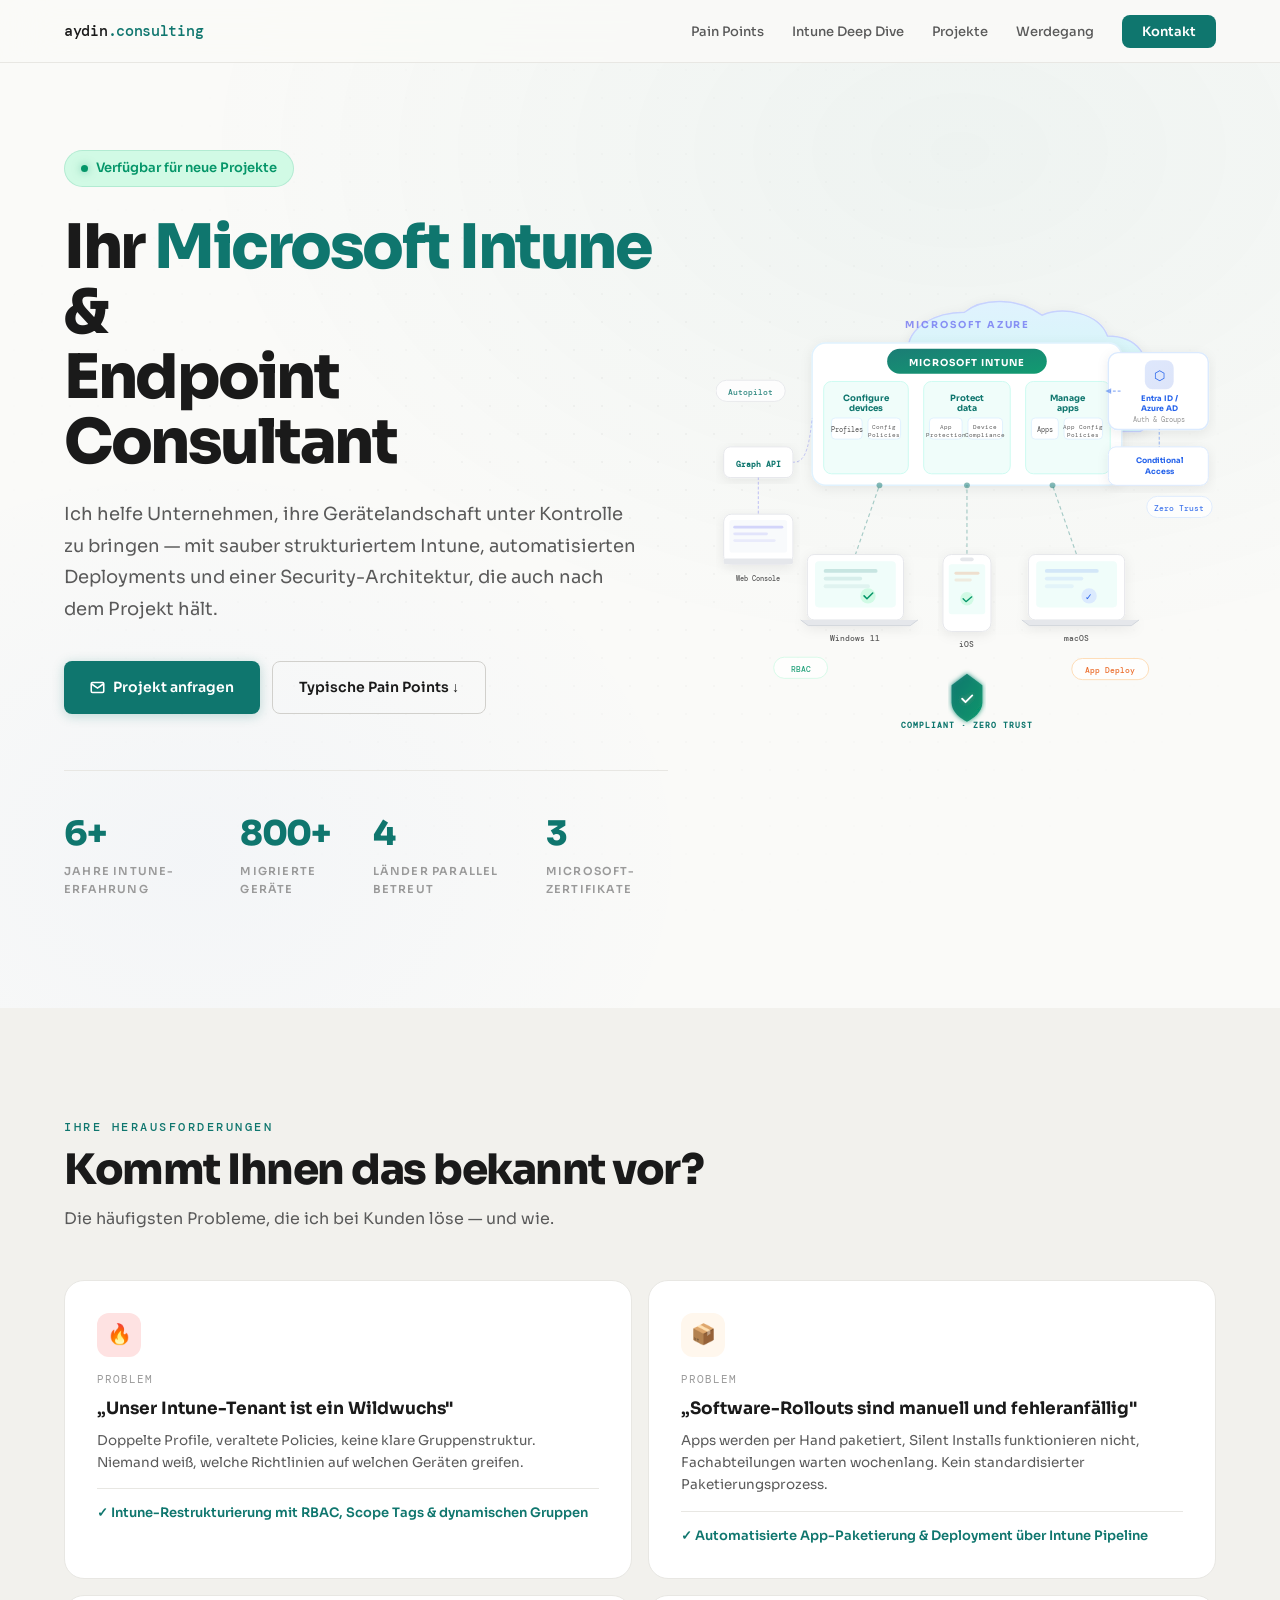
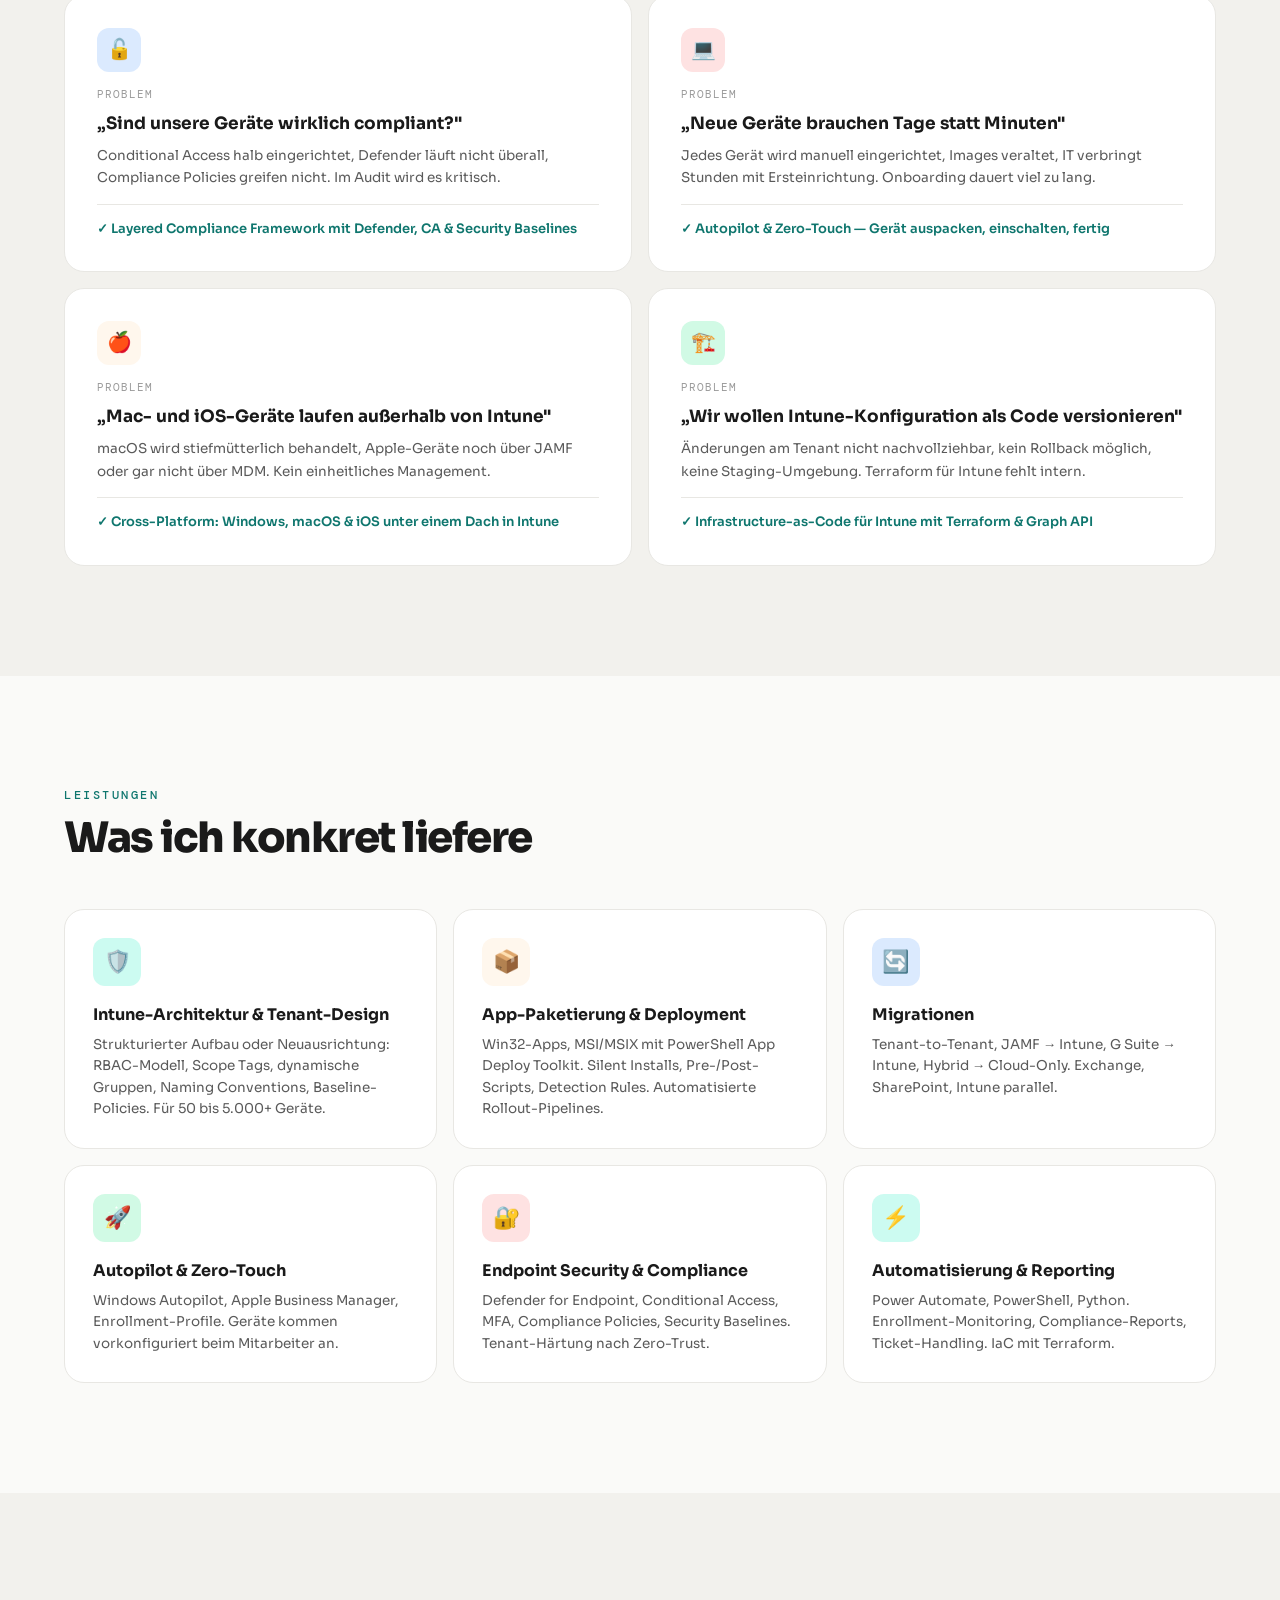
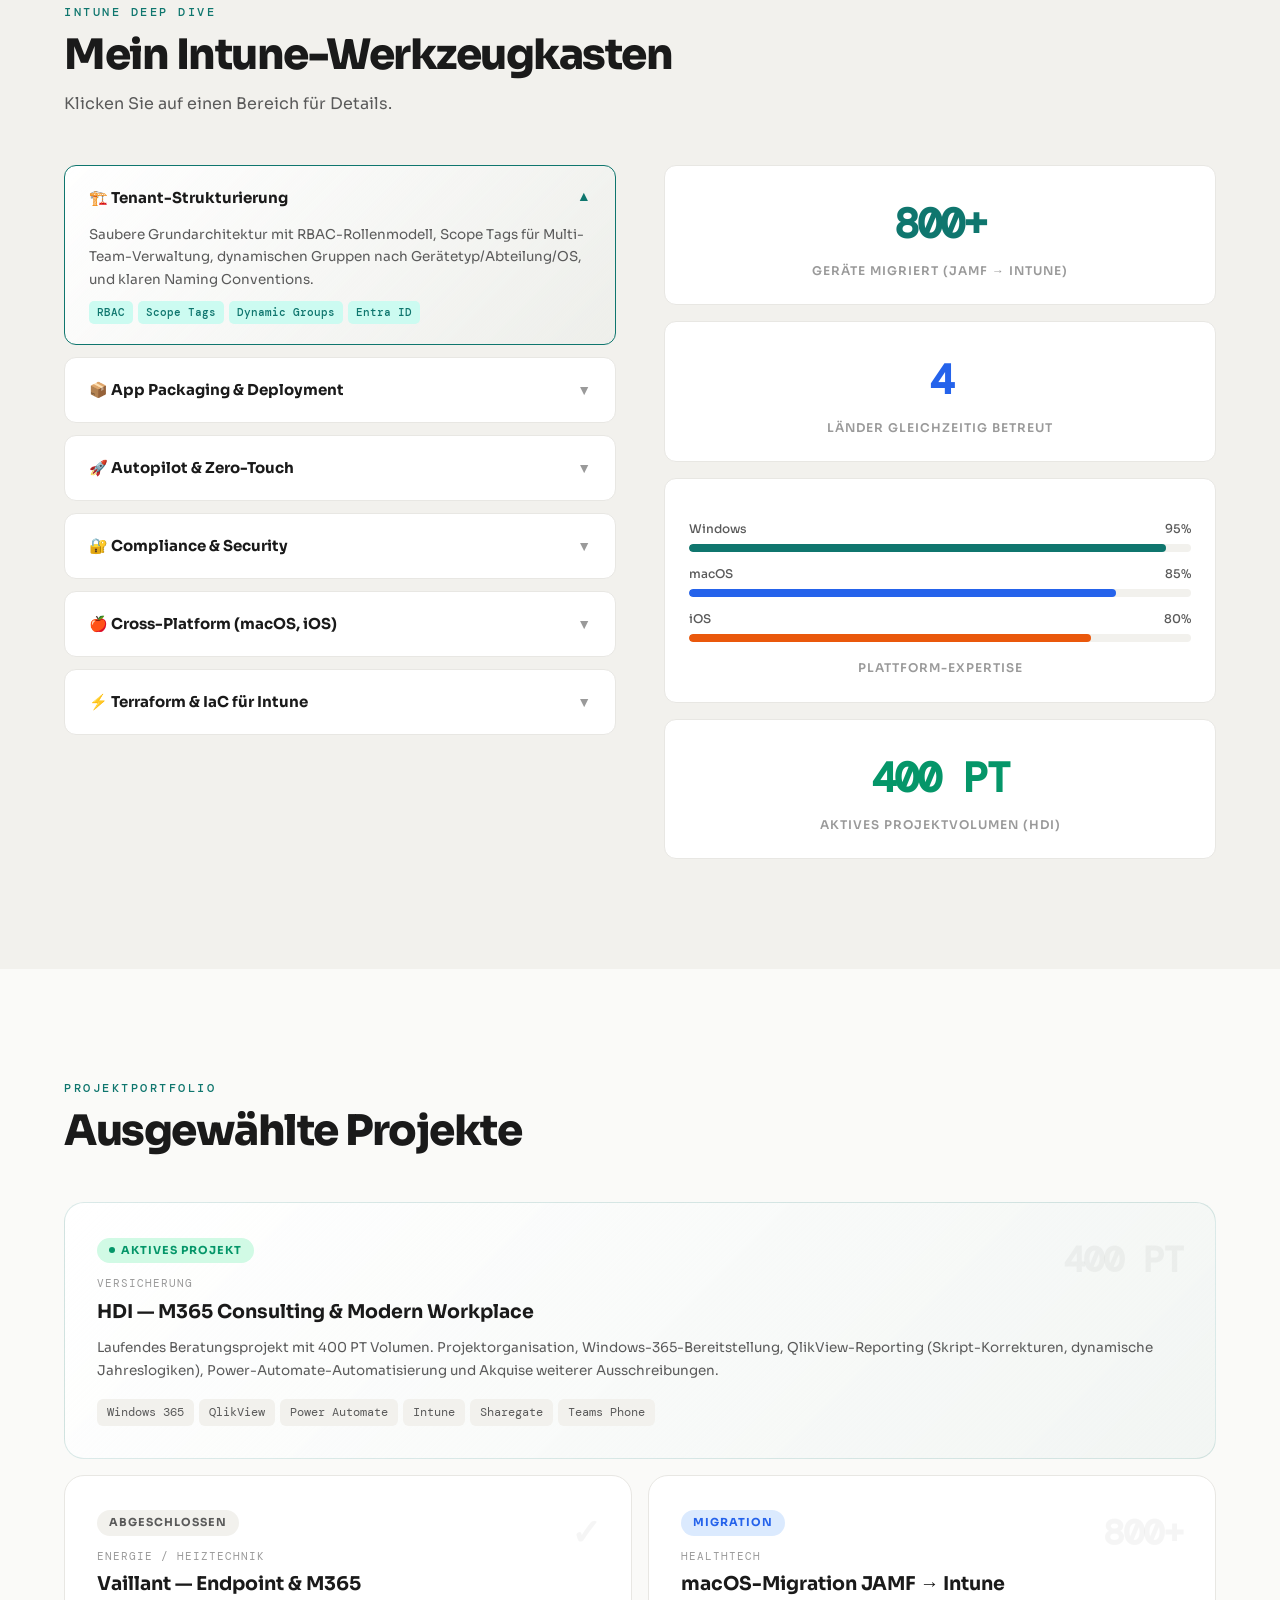
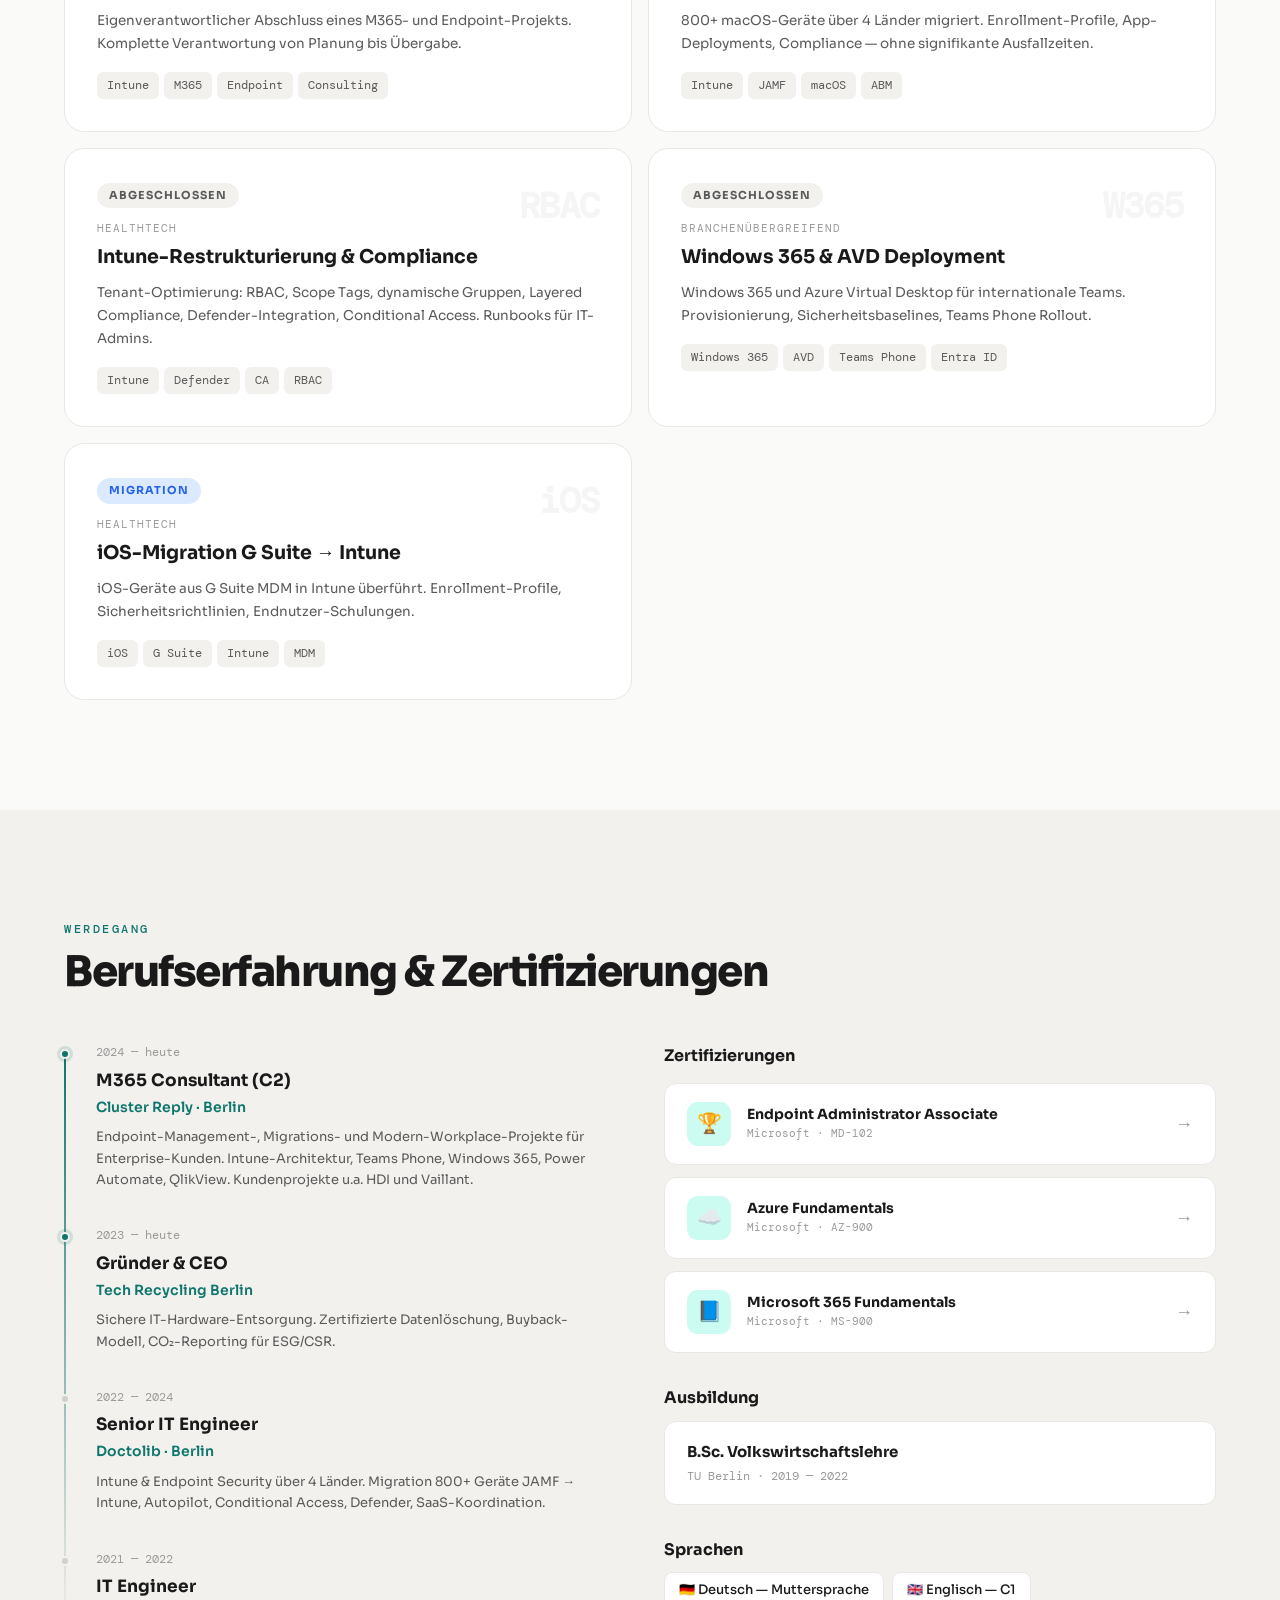
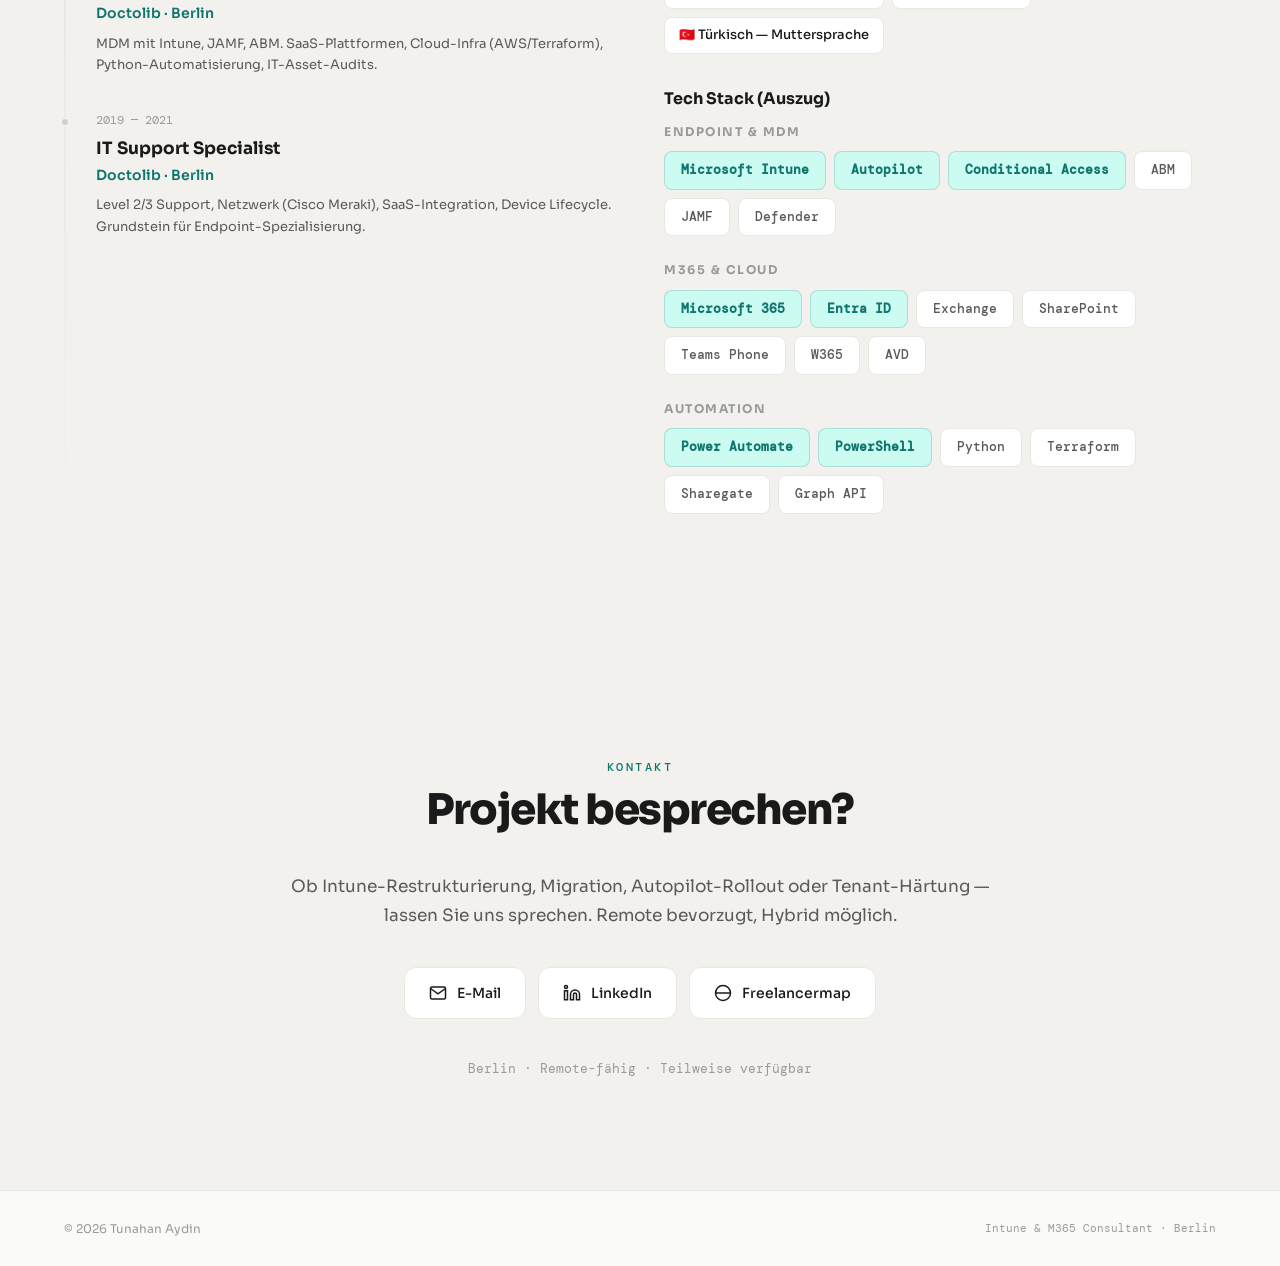
==== commit 99959b70: "neue seiten" ====
--- a/index.html
+++ b/index.html
@@ -10,18 +10,18 @@
   <meta name="keywords" content="Microsoft Intune, M365 Consultant, Endpoint Management, Autopilot, MDM, Conditional Access, Intune Berater, Berlin, Freelancer">
   <meta name="author" content="Tunahan Aydin">
   <meta name="robots" content="index, follow">
-  <link rel="canonical" href="https://taydin.consulting/">
+  <link rel="canonical" href="https://aydin.consulting/">
 
   <!-- ── Open Graph (LinkedIn, WhatsApp, etc.) ────── -->
   <meta property="og:type"        content="website">
-  <meta property="og:url"         content="https://taydin.consulting/">
-  <meta property="og:title"       content="Tunahan Aydin — Intune &amp; M365 Consultant">
+  <meta property="og:url"         content="https://aydin.consulting/">
+  <meta property="og:title"       content="Tunahan Aydin — Intune &amp; M365 Consultant | aydin.consulting">
   <meta property="og:description" content="Strukturiertes Intune, automatisierte Deployments und Endpoint Security für Enterprise-Kunden. Remote-fähig, 6+ Jahre Erfahrung.">
   <meta property="og:locale"      content="de_DE">
 
   <!-- ── Twitter Card ─────────────────────────────── -->
   <meta name="twitter:card"        content="summary_large_image">
-  <meta name="twitter:title"       content="Tunahan Aydin — Intune &amp; M365 Consultant">
+  <meta name="twitter:title"       content="Tunahan Aydin — Intune &amp; M365 Consultant | aydin.consulting">
   <meta name="twitter:description" content="Strukturiertes Intune, automatisierte Deployments und Endpoint Security für Enterprise-Kunden.">
 
   <!-- ── Schema.org: Person + FreelanceConsultant ── -->
@@ -31,7 +31,7 @@
     "@type": "Person",
     "name": "Tunahan Aydin",
     "jobTitle": "Microsoft Intune & M365 Consultant",
-    "url": "https://taydin.consulting/",
+    "url": "https://aydin.consulting/",
     "sameAs": [
       "https://www.linkedin.com/in/tunahanaydin",
       "https://www.freelancermap.de/profil/tunahan-aydin"
@@ -59,7 +59,7 @@
      NAVIGATION
 ════════════════════════════════════════════════ -->
 <nav aria-label="Hauptnavigation">
-  <div class="nl" aria-label="taydin.consulting">taydin<span>.consulting</span></div>
+  <div class="nl" aria-label="aydin.consulting">aydin<span>.consulting</span></div>
 
   <ul class="nk" id="nav-menu" role="list">
     <li><a href="#pain">Pain Points</a></li>
@@ -372,7 +372,7 @@
   </div>
 
   <div class="pain-grid">
-    <article class="pain-card a">
+    <a href="pain-wildwuchs.html" class="pain-card a">
       <div class="pain-top">
         <div class="pain-icon r" aria-hidden="true">🔥</div>
         <div class="pain-arrow" aria-hidden="true">→</div>
@@ -381,9 +381,9 @@
       <h3>„Unser Intune-Tenant ist ein Wildwuchs"</h3>
       <p>Doppelte Profile, veraltete Policies, keine klare Gruppenstruktur. Niemand weiß, welche Richtlinien auf welchen Geräten greifen.</p>
       <div class="pain-solution">✓ Intune-Restrukturierung mit RBAC, Scope Tags &amp; dynamischen Gruppen</div>
-    </article>
-
-    <article class="pain-card a">
+    </a>
+
+    <a href="pain-rollouts.html" class="pain-card a">
       <div class="pain-top">
         <div class="pain-icon o" aria-hidden="true">📦</div>
         <div class="pain-arrow" aria-hidden="true">→</div>
@@ -392,9 +392,9 @@
       <h3>„Software-Rollouts sind manuell und fehleranfällig"</h3>
       <p>Apps werden per Hand paketiert, Silent Installs funktionieren nicht, Fachabteilungen warten wochenlang. Kein standardisierter Paketierungsprozess.</p>
       <div class="pain-solution">✓ Automatisierte App-Paketierung &amp; Deployment über Intune Pipeline</div>
-    </article>
-
-    <article class="pain-card a">
+    </a>
+
+    <a href="pain-compliance.html" class="pain-card a">
       <div class="pain-top">
         <div class="pain-icon b" aria-hidden="true">🔓</div>
         <div class="pain-arrow" aria-hidden="true">→</div>
@@ -403,9 +403,9 @@
       <h3>„Sind unsere Geräte wirklich compliant?"</h3>
       <p>Conditional Access halb eingerichtet, Defender läuft nicht überall, Compliance Policies greifen nicht. Im Audit wird es kritisch.</p>
       <div class="pain-solution">✓ Layered Compliance Framework mit Defender, CA &amp; Security Baselines</div>
-    </article>
-
-    <article class="pain-card a">
+    </a>
+
+    <a href="pain-onboarding.html" class="pain-card a">
       <div class="pain-top">
         <div class="pain-icon r" aria-hidden="true">💻</div>
         <div class="pain-arrow" aria-hidden="true">→</div>
@@ -414,9 +414,9 @@
       <h3>„Neue Geräte brauchen Tage statt Minuten"</h3>
       <p>Jedes Gerät wird manuell eingerichtet, Images veraltet, IT verbringt Stunden mit Ersteinrichtung. Onboarding dauert viel zu lang.</p>
       <div class="pain-solution">✓ Autopilot &amp; Zero-Touch — Gerät auspacken, einschalten, fertig</div>
-    </article>
-
-    <article class="pain-card a">
+    </a>
+
+    <a href="pain-crossplatform.html" class="pain-card a">
       <div class="pain-top">
         <div class="pain-icon o" aria-hidden="true">🍎</div>
         <div class="pain-arrow" aria-hidden="true">→</div>
@@ -425,9 +425,9 @@
       <h3>„Mac- und iOS-Geräte laufen außerhalb von Intune"</h3>
       <p>macOS wird stiefmütterlich behandelt, Apple-Geräte noch über JAMF oder gar nicht über MDM. Kein einheitliches Management.</p>
       <div class="pain-solution">✓ Cross-Platform: Windows, macOS &amp; iOS unter einem Dach in Intune</div>
-    </article>
-
-    <article class="pain-card a">
+    </a>
+
+    <a href="pain-iac.html" class="pain-card a">
       <div class="pain-top">
         <div class="pain-icon g" aria-hidden="true">🏗️</div>
         <div class="pain-arrow" aria-hidden="true">→</div>
@@ -436,7 +436,7 @@
       <h3>„Wir wollen Intune-Konfiguration als Code versionieren"</h3>
       <p>Änderungen am Tenant nicht nachvollziehbar, kein Rollback möglich, keine Staging-Umgebung. Terraform für Intune fehlt intern.</p>
       <div class="pain-solution">✓ Infrastructure-as-Code für Intune mit Terraform &amp; Graph API</div>
-    </article>
+    </a>
   </div>
 </section>
 
--- a/styles.css
+++ b/styles.css
@@ -326,7 +326,7 @@
   border-radius: var(--r);
   padding: 32px;
   transition: all .35s;
-  cursor: default;
+  cursor: pointer;
   position: relative;
   overflow: hidden;
 }
@@ -811,3 +811,246 @@
   .hero-visual { flex: 0 0 560px; }
   footer { padding: 32px 80px; }
 }
+
+/* ─── 19. Detail Pages ───────────────────────────── */
+
+/* Make pain cards fully clickable */
+a.pain-card {
+  text-decoration: none;
+  color: inherit;
+  display: block;
+}
+a.pain-card:visited { color: inherit; }
+
+/* Detail hero */
+.detail-hero {
+  padding: 140px 48px 80px;
+  position: relative;
+  overflow: hidden;
+  background: var(--bg);
+}
+.detail-hero-bg {
+  position: absolute; inset: 0;
+  pointer-events: none;
+  background:
+    radial-gradient(ellipse 50% 60% at 80% 20%, rgba(15,118,110,.05), transparent),
+    radial-gradient(ellipse 40% 40% at 10% 90%, rgba(37,99,235,.03), transparent);
+}
+.detail-hero-inner {
+  max-width: 860px;
+  margin: 0 auto;
+  position: relative;
+  z-index: 2;
+}
+.back-link {
+  display: inline-flex;
+  align-items: center;
+  gap: 6px;
+  font-size: 13px;
+  font-weight: 600;
+  color: var(--text-3);
+  text-decoration: none;
+  font-family: var(--fm);
+  margin-bottom: 32px;
+  transition: color .2s;
+}
+.back-link:hover { color: var(--accent); }
+
+.detail-icon-wrap {
+  width: 64px; height: 64px;
+  border-radius: 18px;
+  display: flex; align-items: center; justify-content: center;
+  font-size: 28px;
+  margin-bottom: 20px;
+}
+.detail-badge {
+  display: inline-flex;
+  align-items: center;
+  gap: 6px;
+  padding: 5px 14px;
+  border-radius: 100px;
+  font-size: 12px;
+  font-weight: 700;
+  text-transform: uppercase;
+  letter-spacing: 1px;
+  background: var(--accent-light);
+  color: var(--accent);
+  margin-bottom: 16px;
+}
+.detail-hero h1 {
+  font-size: clamp(30px, 4vw, 52px);
+  font-weight: 800;
+  letter-spacing: -2px;
+  line-height: 1.08;
+  margin-bottom: 18px;
+}
+.detail-hero h1 .acc { color: var(--accent); }
+.detail-hero .lead {
+  font-size: 18px;
+  color: var(--text-2);
+  line-height: 1.75;
+  max-width: 680px;
+}
+
+/* Detail sections */
+.detail-section {
+  padding: 80px 48px;
+}
+.detail-section.alt { background: var(--bg-alt); }
+.detail-section-inner {
+  max-width: 860px;
+  margin: 0 auto;
+}
+.detail-section h2 {
+  font-size: clamp(22px, 3vw, 32px);
+  font-weight: 800;
+  letter-spacing: -1.2px;
+  margin-bottom: 8px;
+}
+.detail-section .section-intro {
+  font-size: 15px;
+  color: var(--text-2);
+  margin-bottom: 40px;
+  line-height: 1.65;
+}
+
+/* Problem block */
+.problem-block {
+  background: var(--bg-card);
+  border: 1px solid var(--border);
+  border-radius: var(--r);
+  padding: 36px;
+}
+.problem-block p {
+  font-size: 15px;
+  color: var(--text-2);
+  line-height: 1.8;
+  margin-bottom: 16px;
+}
+.problem-block p:last-child { margin-bottom: 0; }
+.problem-symptoms {
+  display: flex;
+  flex-direction: column;
+  gap: 10px;
+  margin-top: 24px;
+}
+.symptom {
+  display: flex;
+  align-items: flex-start;
+  gap: 12px;
+  padding: 14px 18px;
+  background: var(--red-light);
+  border-radius: var(--rs);
+  font-size: 13.5px;
+  color: var(--text);
+  line-height: 1.5;
+}
+.symptom-icon { font-size: 16px; flex-shrink: 0; margin-top: 1px; }
+
+/* Steps grid */
+.steps-grid {
+  display: flex;
+  flex-direction: column;
+  gap: 14px;
+}
+.step {
+  display: flex;
+  align-items: flex-start;
+  gap: 20px;
+  background: var(--bg-card);
+  border: 1px solid var(--border);
+  border-radius: var(--rs);
+  padding: 22px 24px;
+  transition: all .3s;
+}
+.step:hover { border-color: var(--accent); box-shadow: var(--sh-md); transform: translateX(4px); }
+.step-num {
+  width: 36px; height: 36px;
+  border-radius: 50%;
+  background: var(--accent);
+  color: #fff;
+  font-family: var(--fm);
+  font-size: 13px;
+  font-weight: 700;
+  display: flex; align-items: center; justify-content: center;
+  flex-shrink: 0;
+}
+.step-body h4 { font-size: 15px; font-weight: 700; margin-bottom: 4px; }
+.step-body p  { font-size: 13.5px; color: var(--text-2); line-height: 1.6; }
+
+/* Deliverables */
+.deliverables-grid {
+  display: grid;
+  grid-template-columns: repeat(2, 1fr);
+  gap: 14px;
+}
+.deliverable {
+  display: flex;
+  align-items: flex-start;
+  gap: 14px;
+  background: var(--bg-card);
+  border: 1px solid var(--border);
+  border-radius: var(--rs);
+  padding: 20px 22px;
+}
+.deliverable-icon {
+  width: 40px; height: 40px;
+  border-radius: 10px;
+  background: var(--accent-light);
+  display: flex; align-items: center; justify-content: center;
+  font-size: 18px;
+  flex-shrink: 0;
+}
+.deliverable h4 { font-size: 14px; font-weight: 700; margin-bottom: 3px; }
+.deliverable p  { font-size: 12.5px; color: var(--text-2); line-height: 1.55; }
+
+/* Tech stack row */
+.detail-tech {
+  margin-top: 36px;
+  padding-top: 28px;
+  border-top: 1px solid var(--border);
+}
+.detail-tech-label {
+  font-family: var(--fm);
+  font-size: 11px;
+  text-transform: uppercase;
+  letter-spacing: 1.5px;
+  color: var(--text-3);
+  font-weight: 700;
+  margin-bottom: 12px;
+}
+
+/* Detail CTA */
+.detail-cta {
+  padding: 80px 48px;
+  background: var(--bg-alt);
+  text-align: center;
+}
+.detail-cta-inner { max-width: 600px; margin: 0 auto; }
+.detail-cta h2 {
+  font-size: clamp(24px, 3vw, 36px);
+  font-weight: 800;
+  letter-spacing: -1.2px;
+  margin-bottom: 14px;
+}
+.detail-cta p {
+  font-size: 16px;
+  color: var(--text-2);
+  line-height: 1.7;
+  margin-bottom: 32px;
+}
+.detail-cta-btns { display: flex; justify-content: center; gap: 12px; flex-wrap: wrap; }
+
+/* ── Detail page responsive ──────────────────────── */
+@media (max-width: 768px) {
+  .detail-hero { padding: 110px 20px 60px; }
+  .detail-section { padding: 60px 20px; }
+  .detail-cta { padding: 60px 20px; }
+  .deliverables-grid { grid-template-columns: 1fr; }
+  .detail-cta-btns { flex-direction: column; align-items: center; }
+}
+@media (min-width: 1280px) {
+  .detail-hero { padding: 160px 64px 100px; }
+  .detail-section { padding: 90px 64px; }
+  .detail-cta { padding: 90px 64px; }
+}
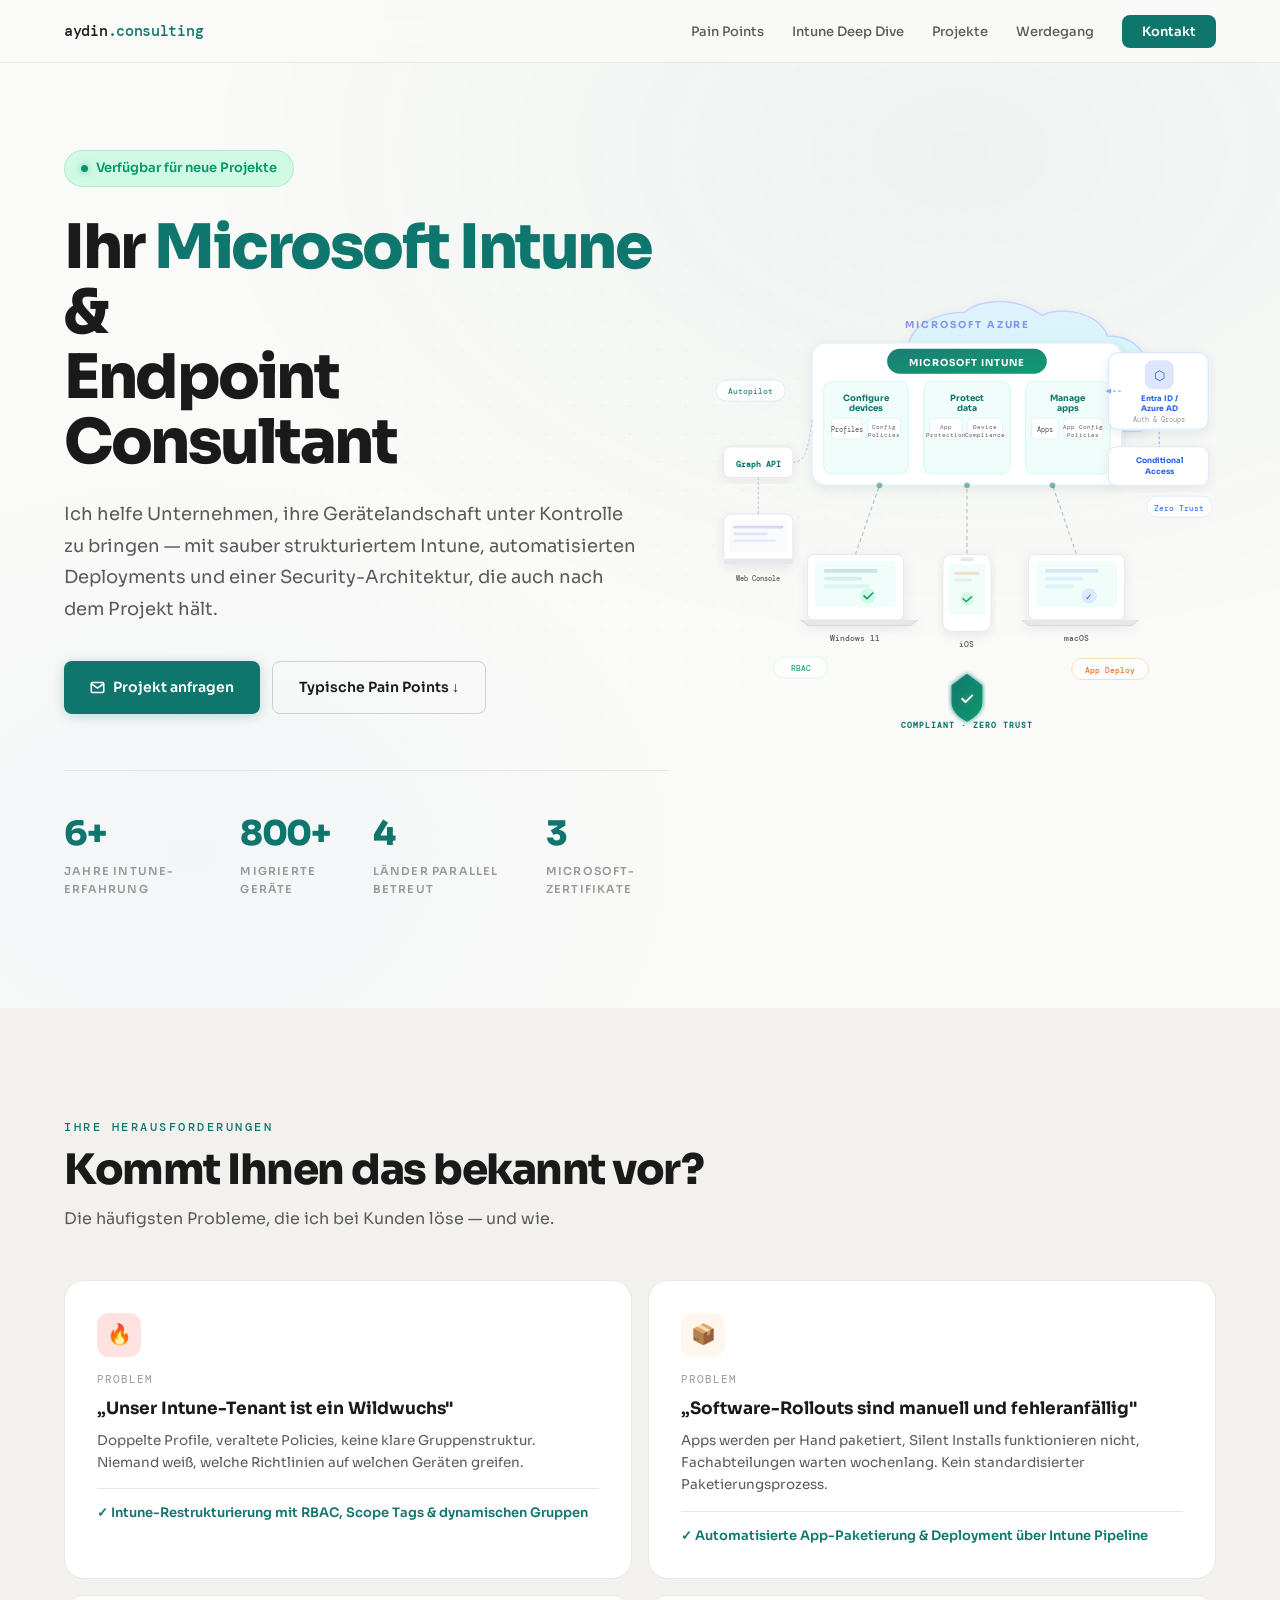
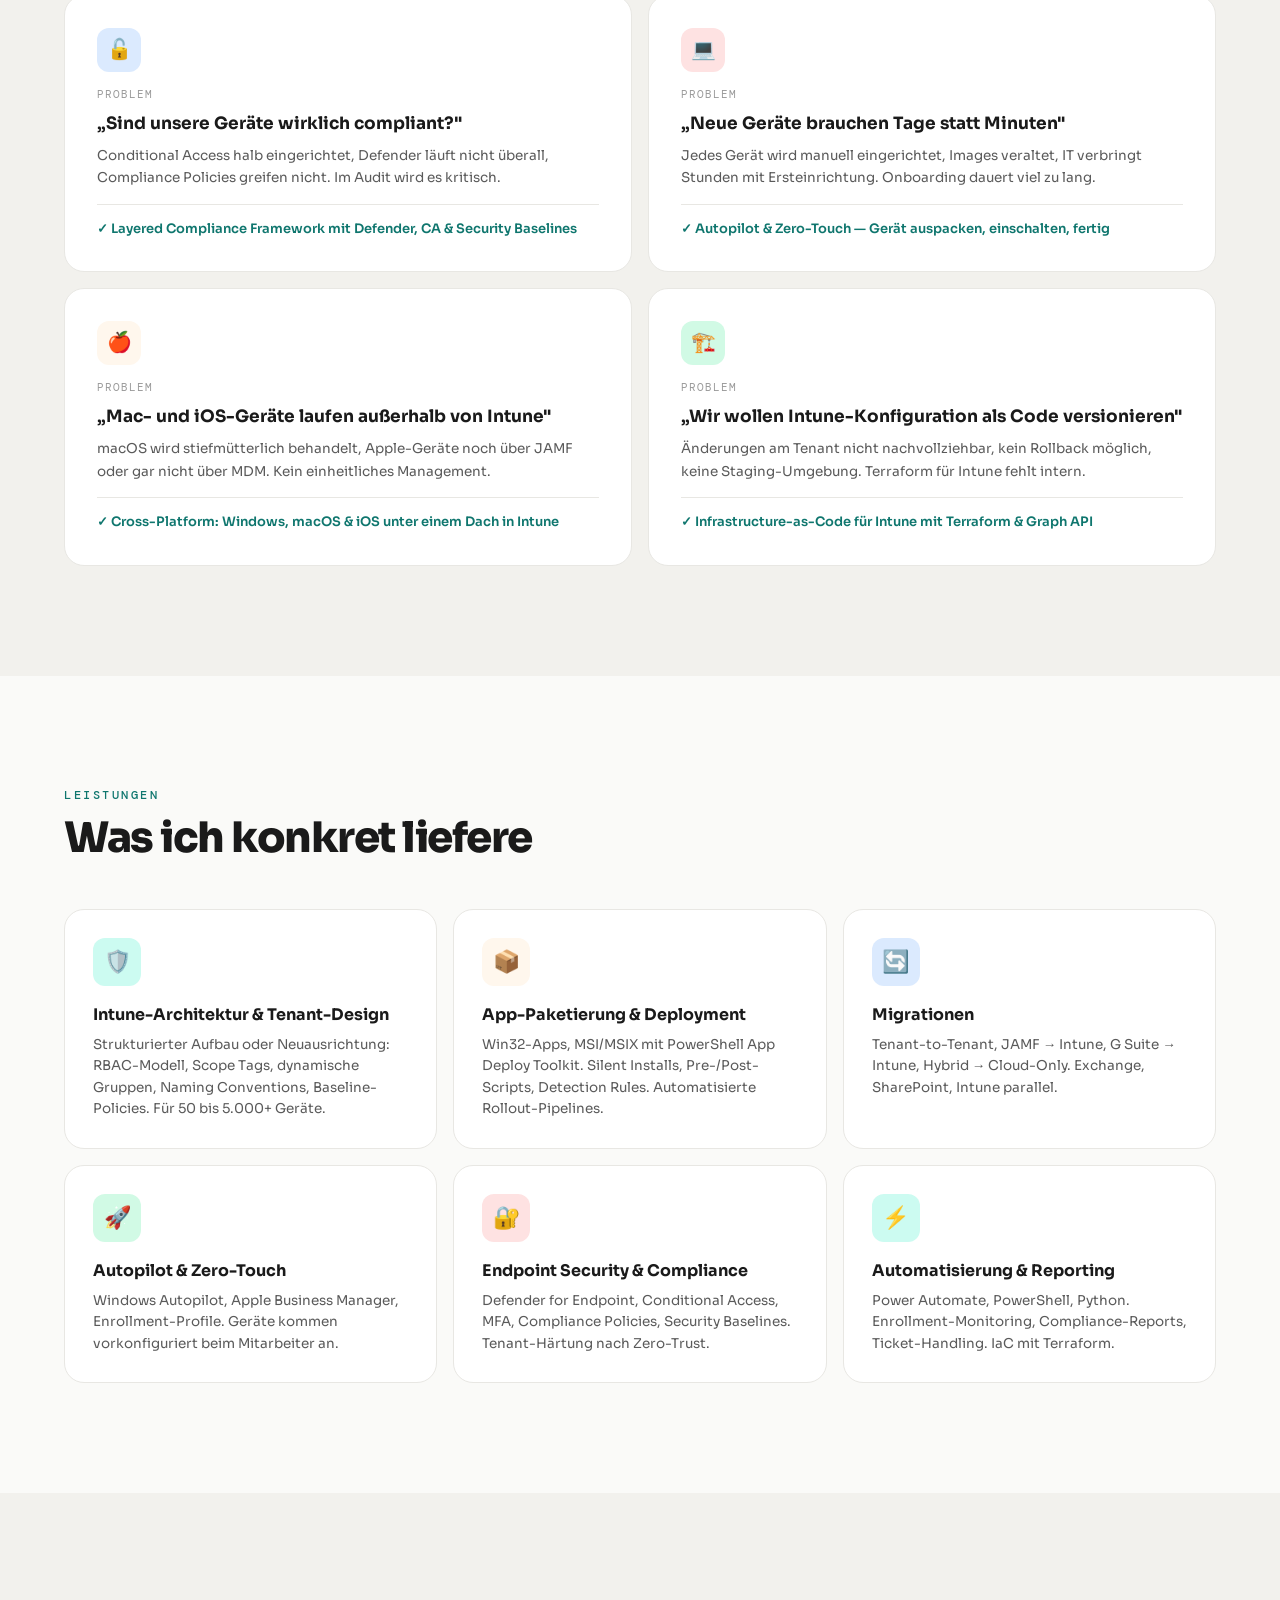
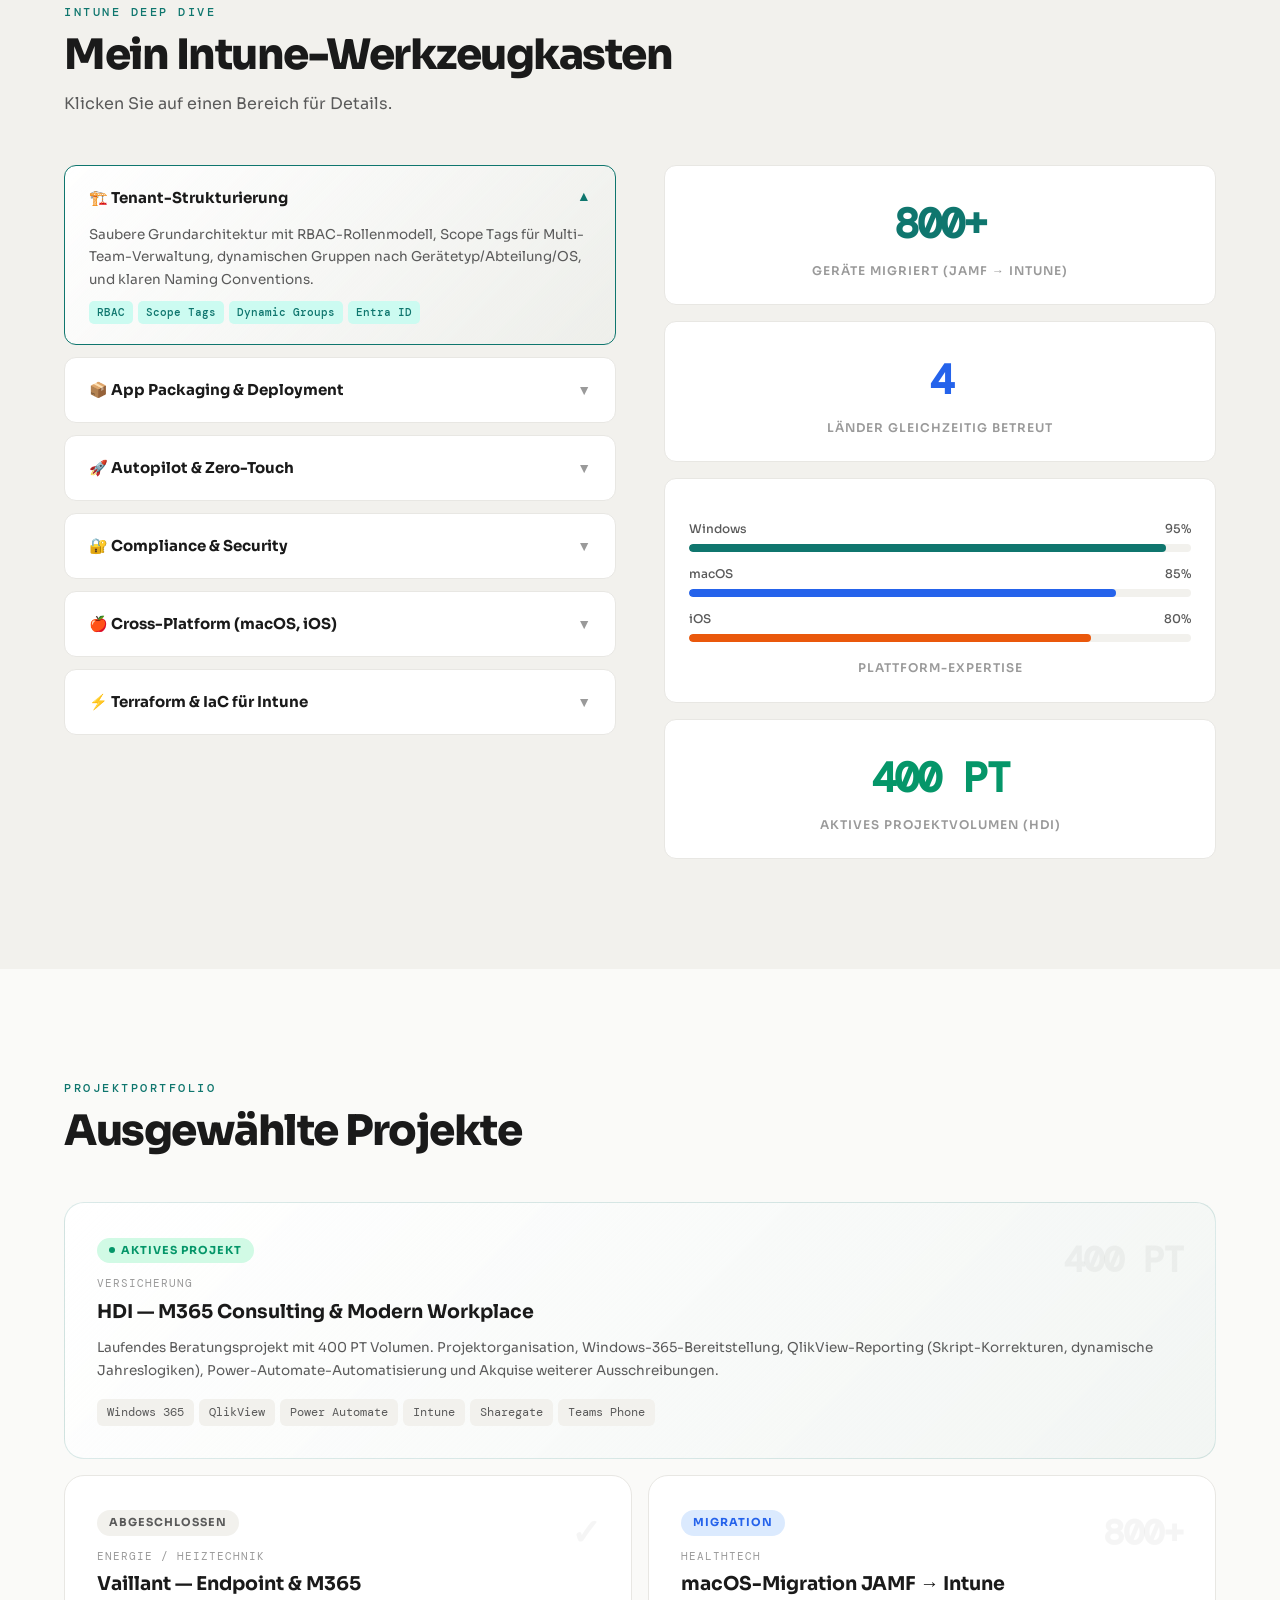
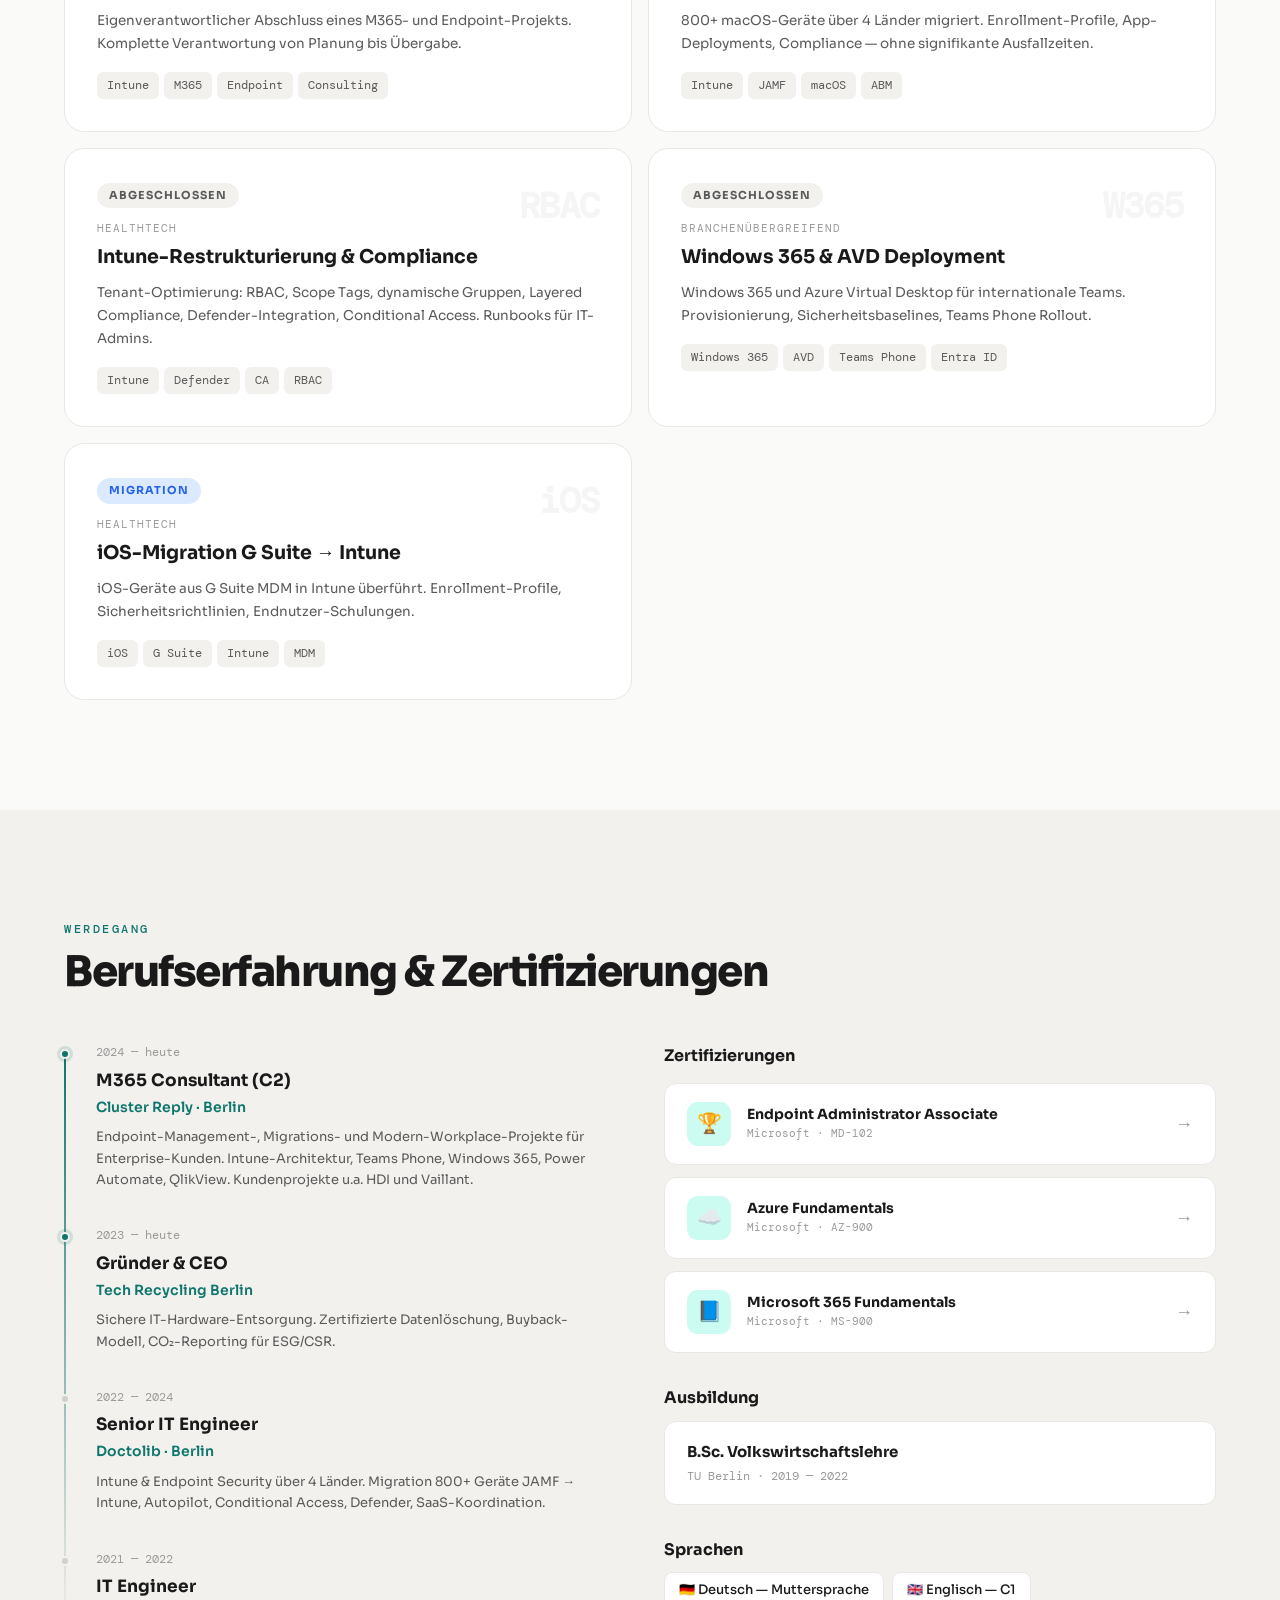
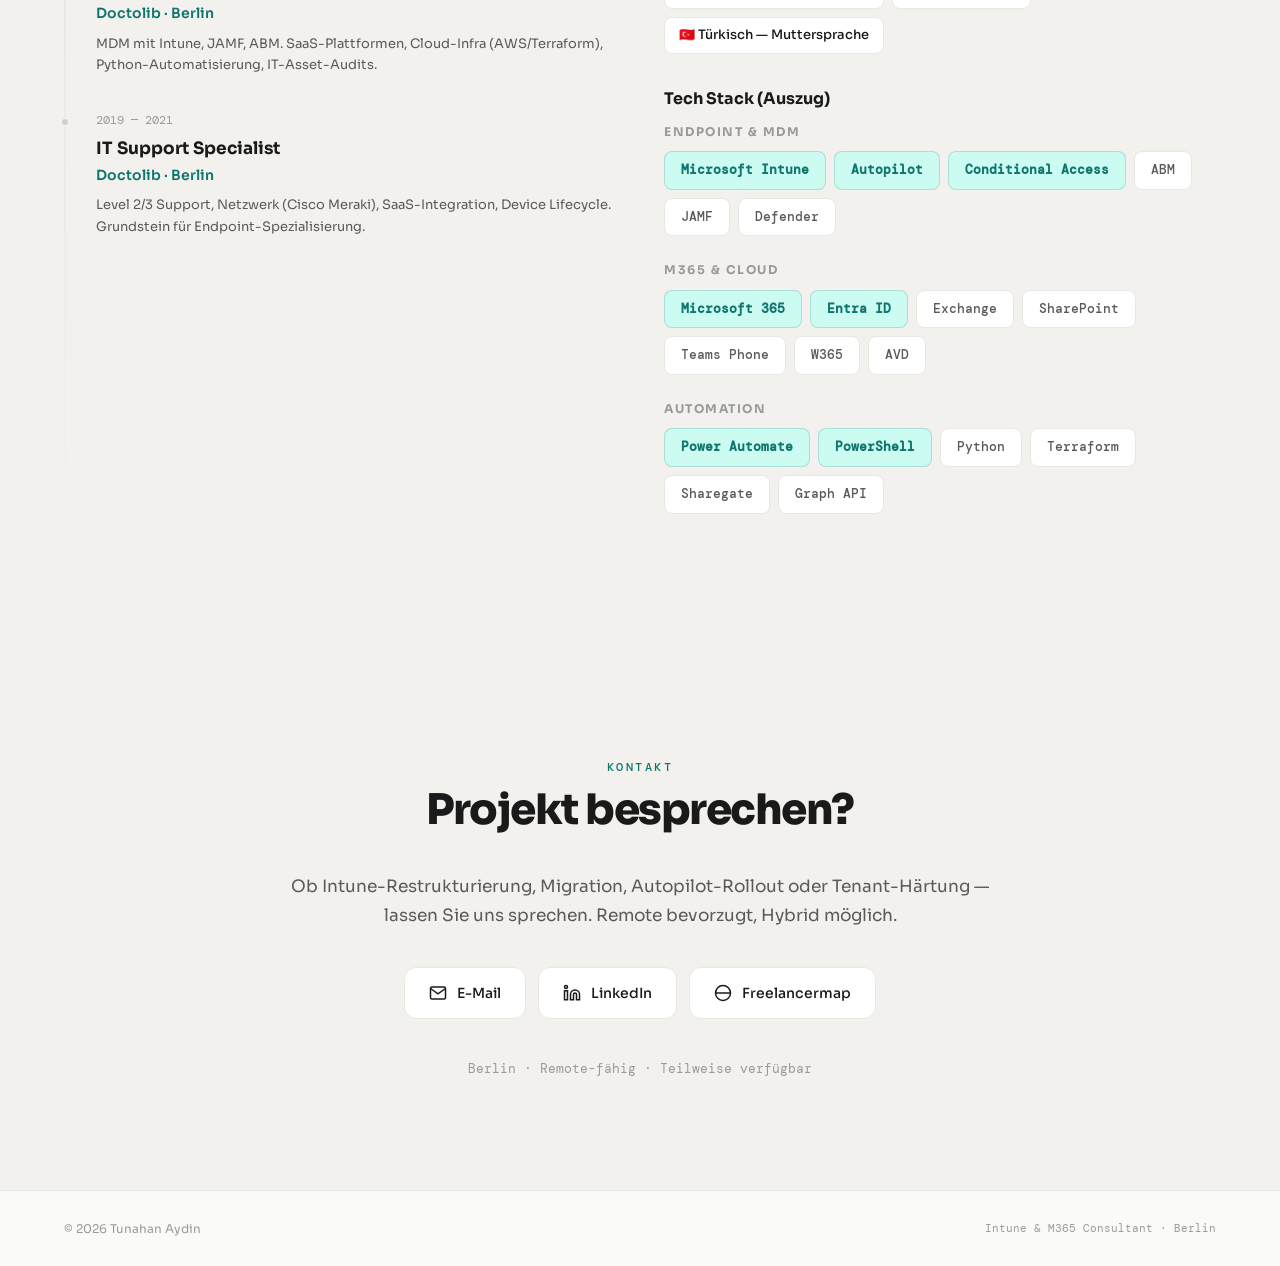
==== commit 606705de: "link ändern" ====
--- a/index.html
+++ b/index.html
@@ -752,7 +752,7 @@
         <svg width="18" height="18" viewBox="0 0 24 24" fill="none" stroke="currentColor" stroke-width="2" aria-hidden="true"><path d="M16 8a6 6 0 0 1 6 6v7h-4v-7a2 2 0 0 0-2-2 2 2 0 0 0-2 2v7h-4v-7a6 6 0 0 1 6-6z"/><rect x="2" y="9" width="4" height="12"/><circle cx="4" cy="4" r="2"/></svg>
         LinkedIn
       </a>
-      <a href="https://www.freelancermap.de/profil/tunahan-aydin" target="_blank" rel="noopener noreferrer" class="ccd">
+      <a href="https://www.freelancermap.de/profil/senior-it-consultant-und-engineer-microsoft-365-spezialist" target="_blank" rel="noopener noreferrer" class="ccd">
         <svg width="18" height="18" viewBox="0 0 24 24" fill="none" stroke="currentColor" stroke-width="2" aria-hidden="true"><circle cx="12" cy="12" r="10"/><path d="M2 12h20"/></svg>
         Freelancermap
       </a>
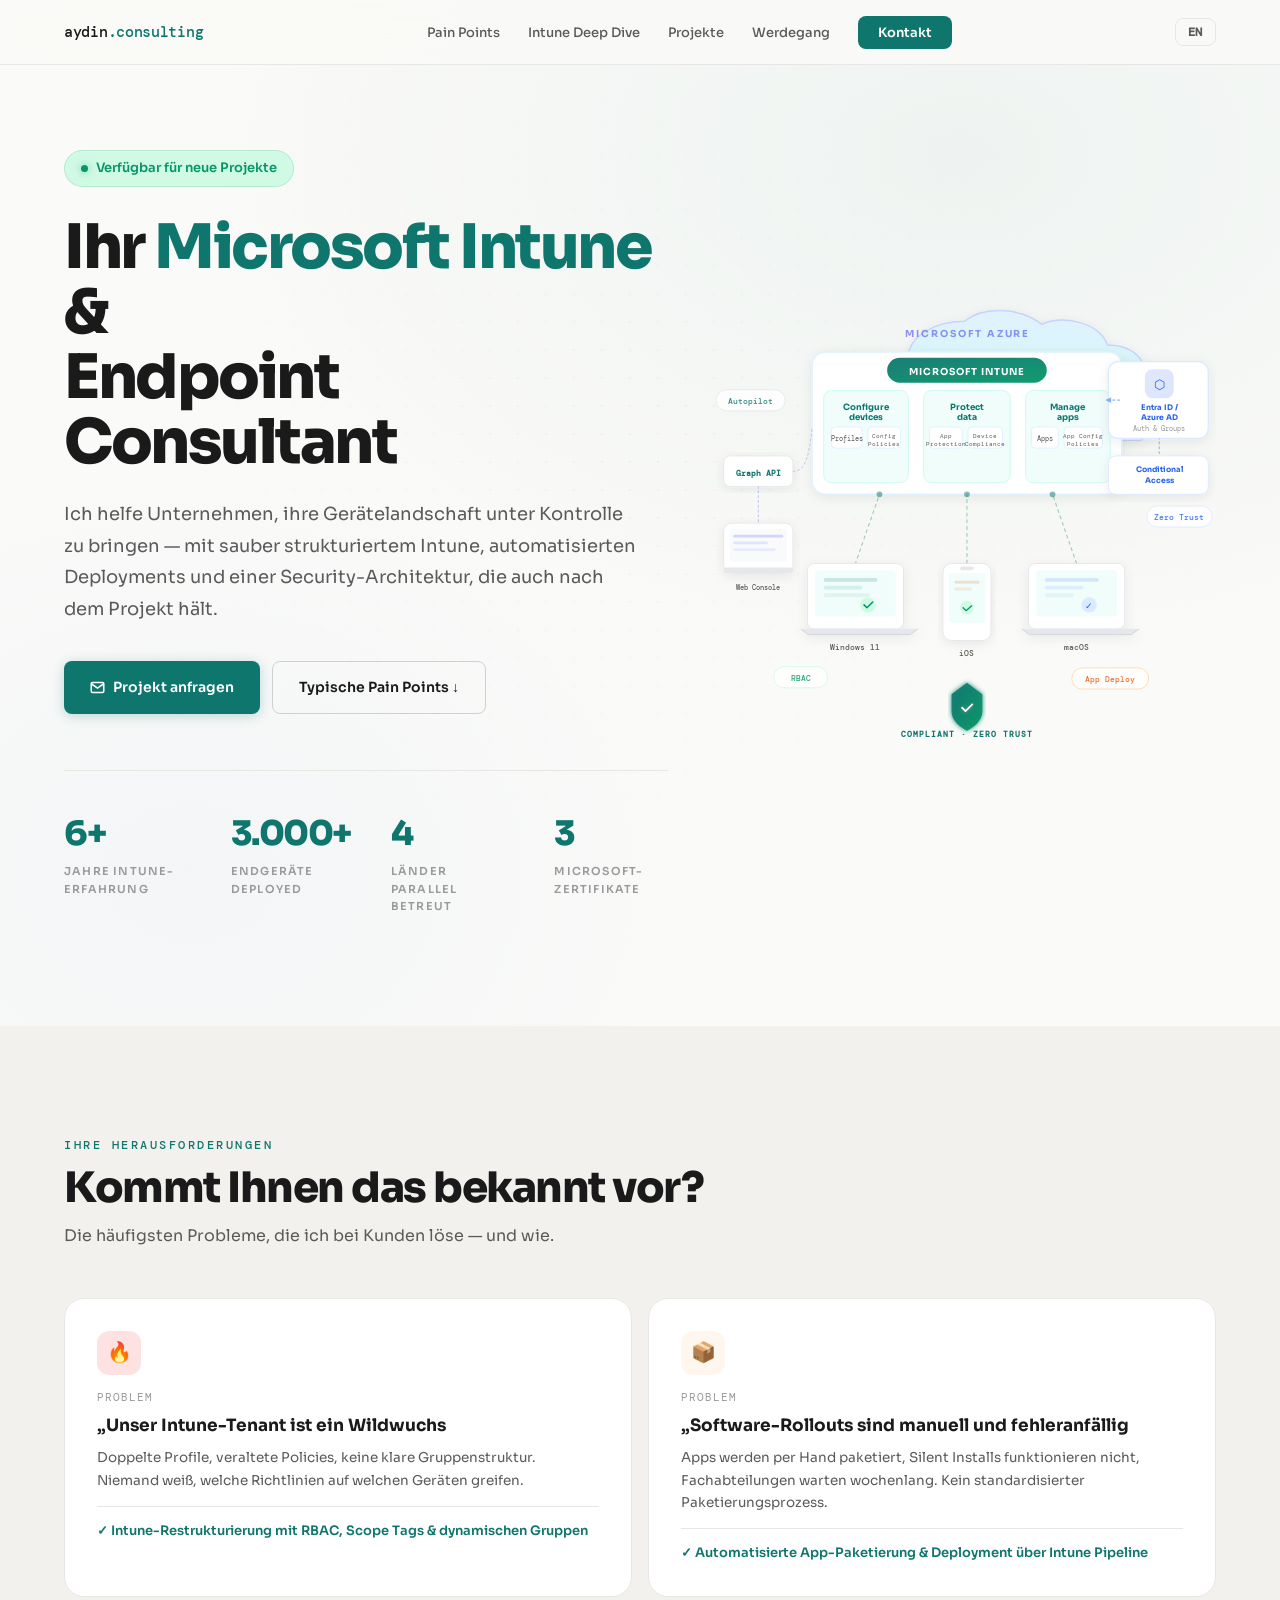
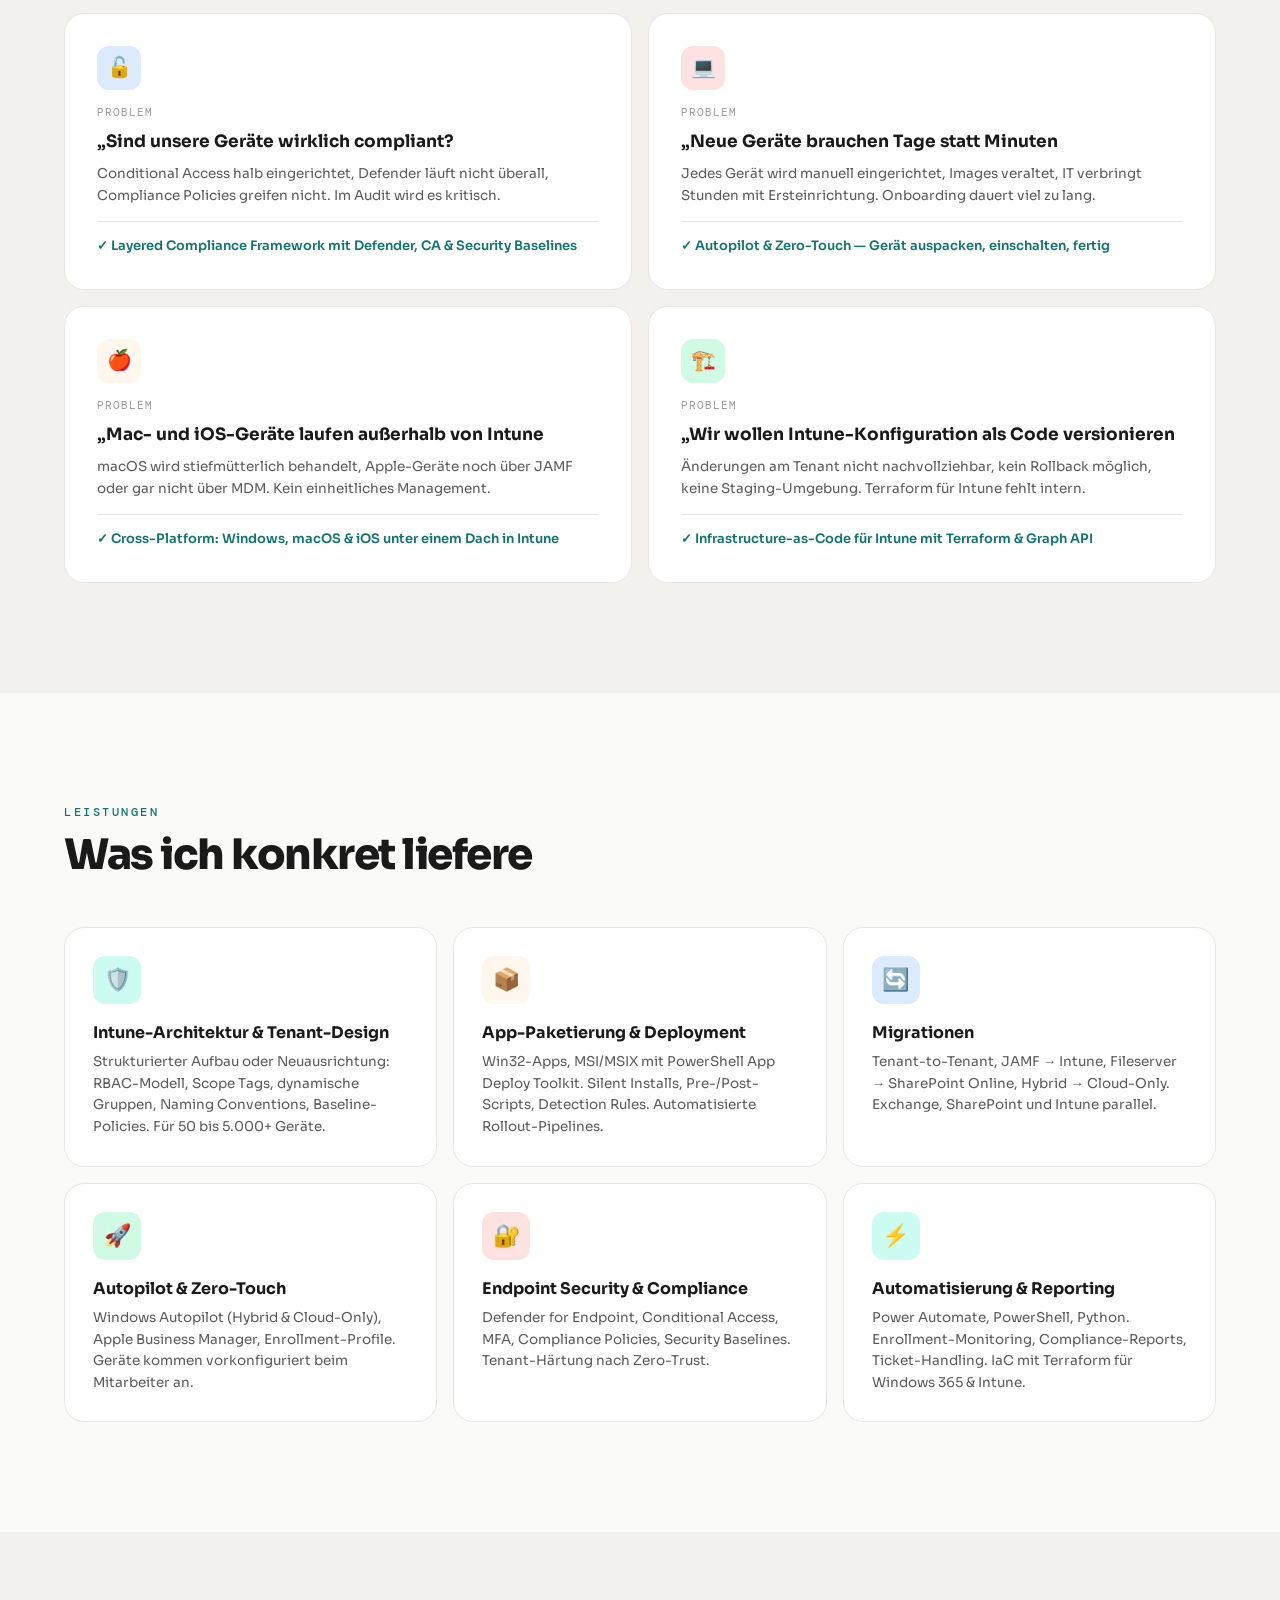
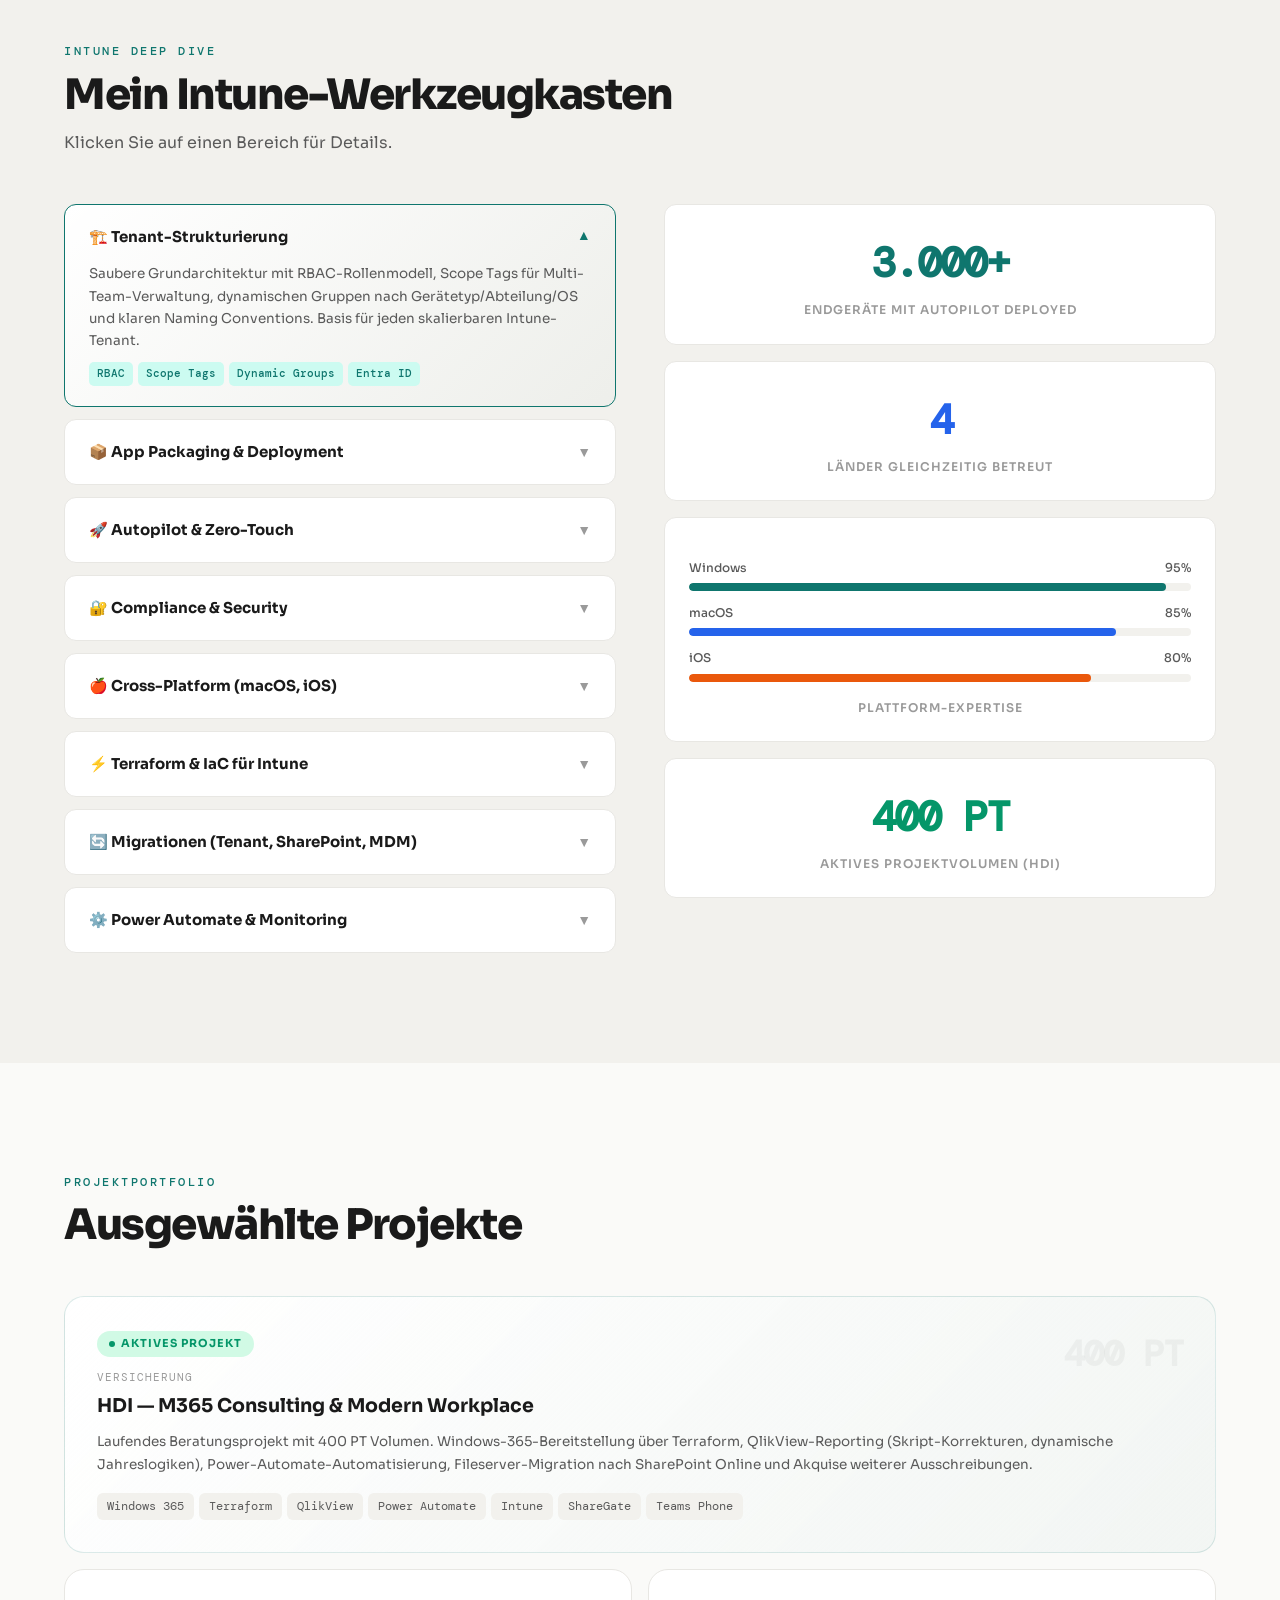
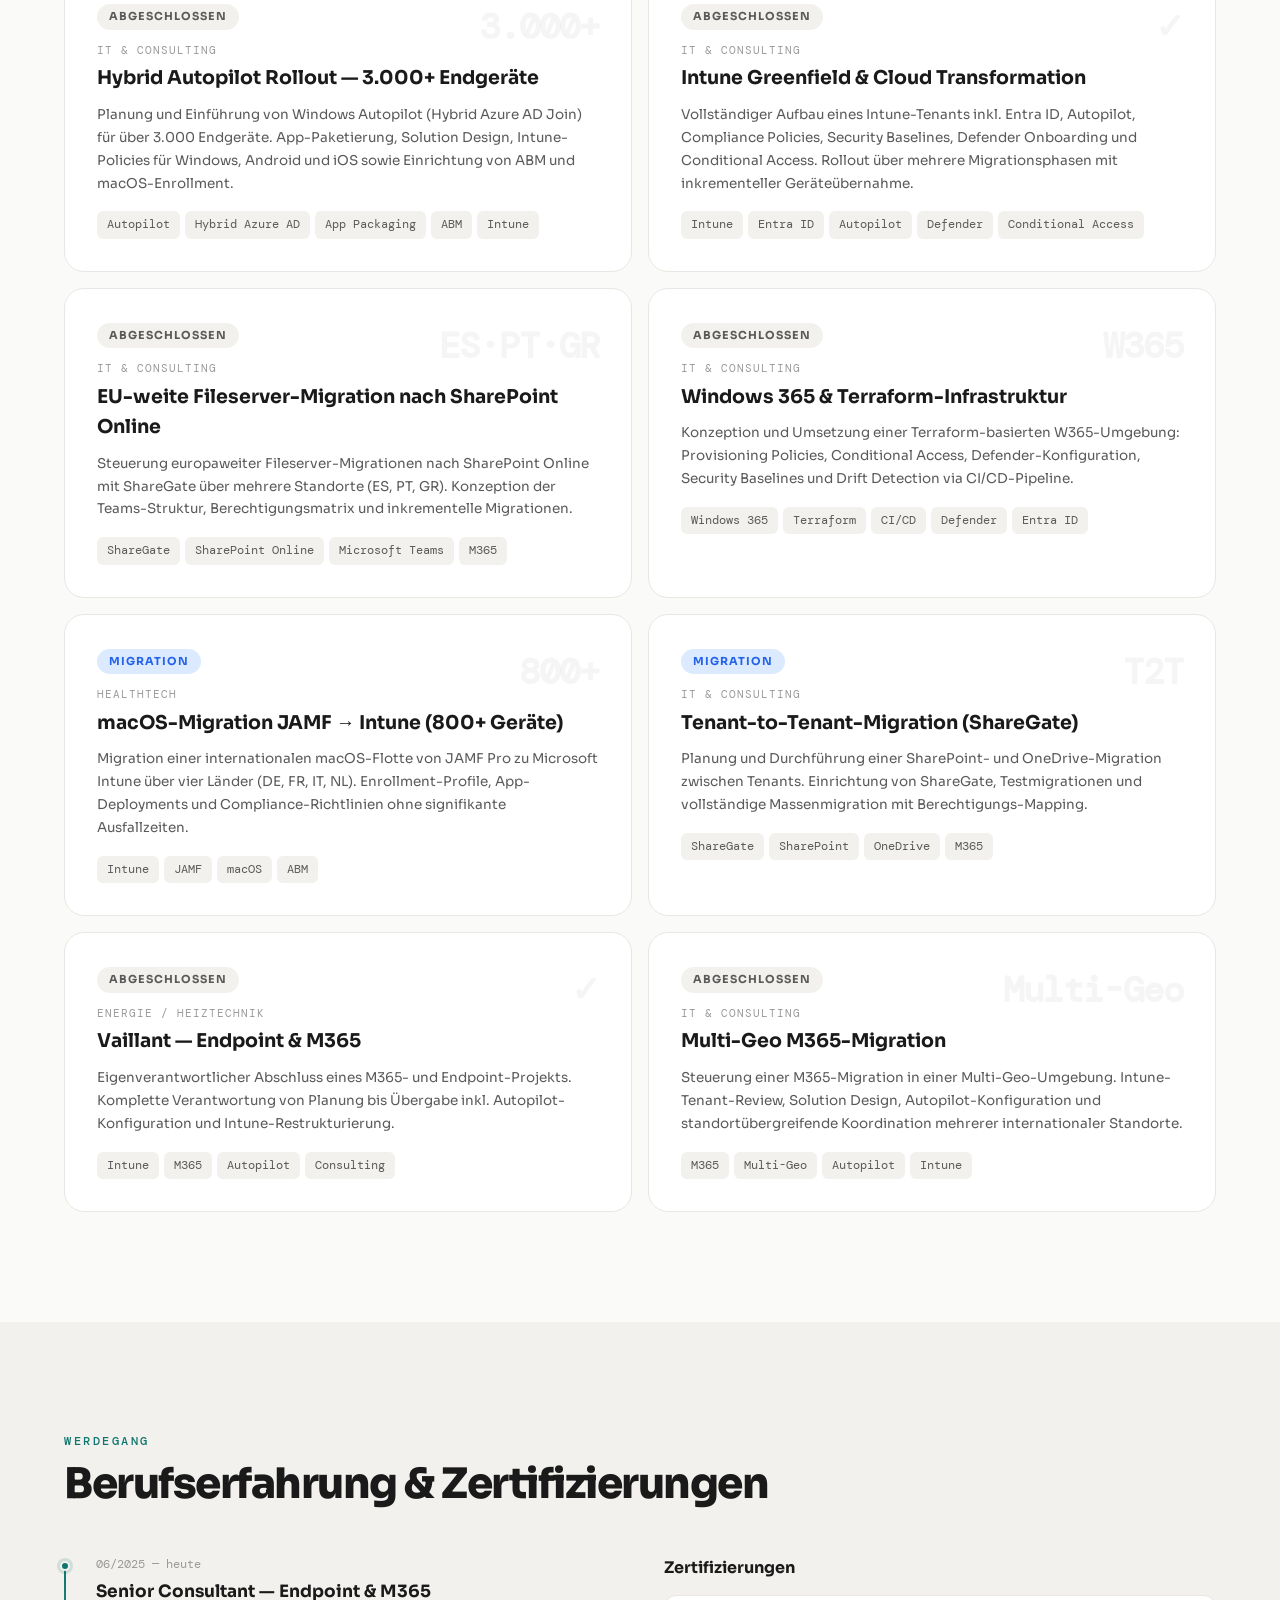
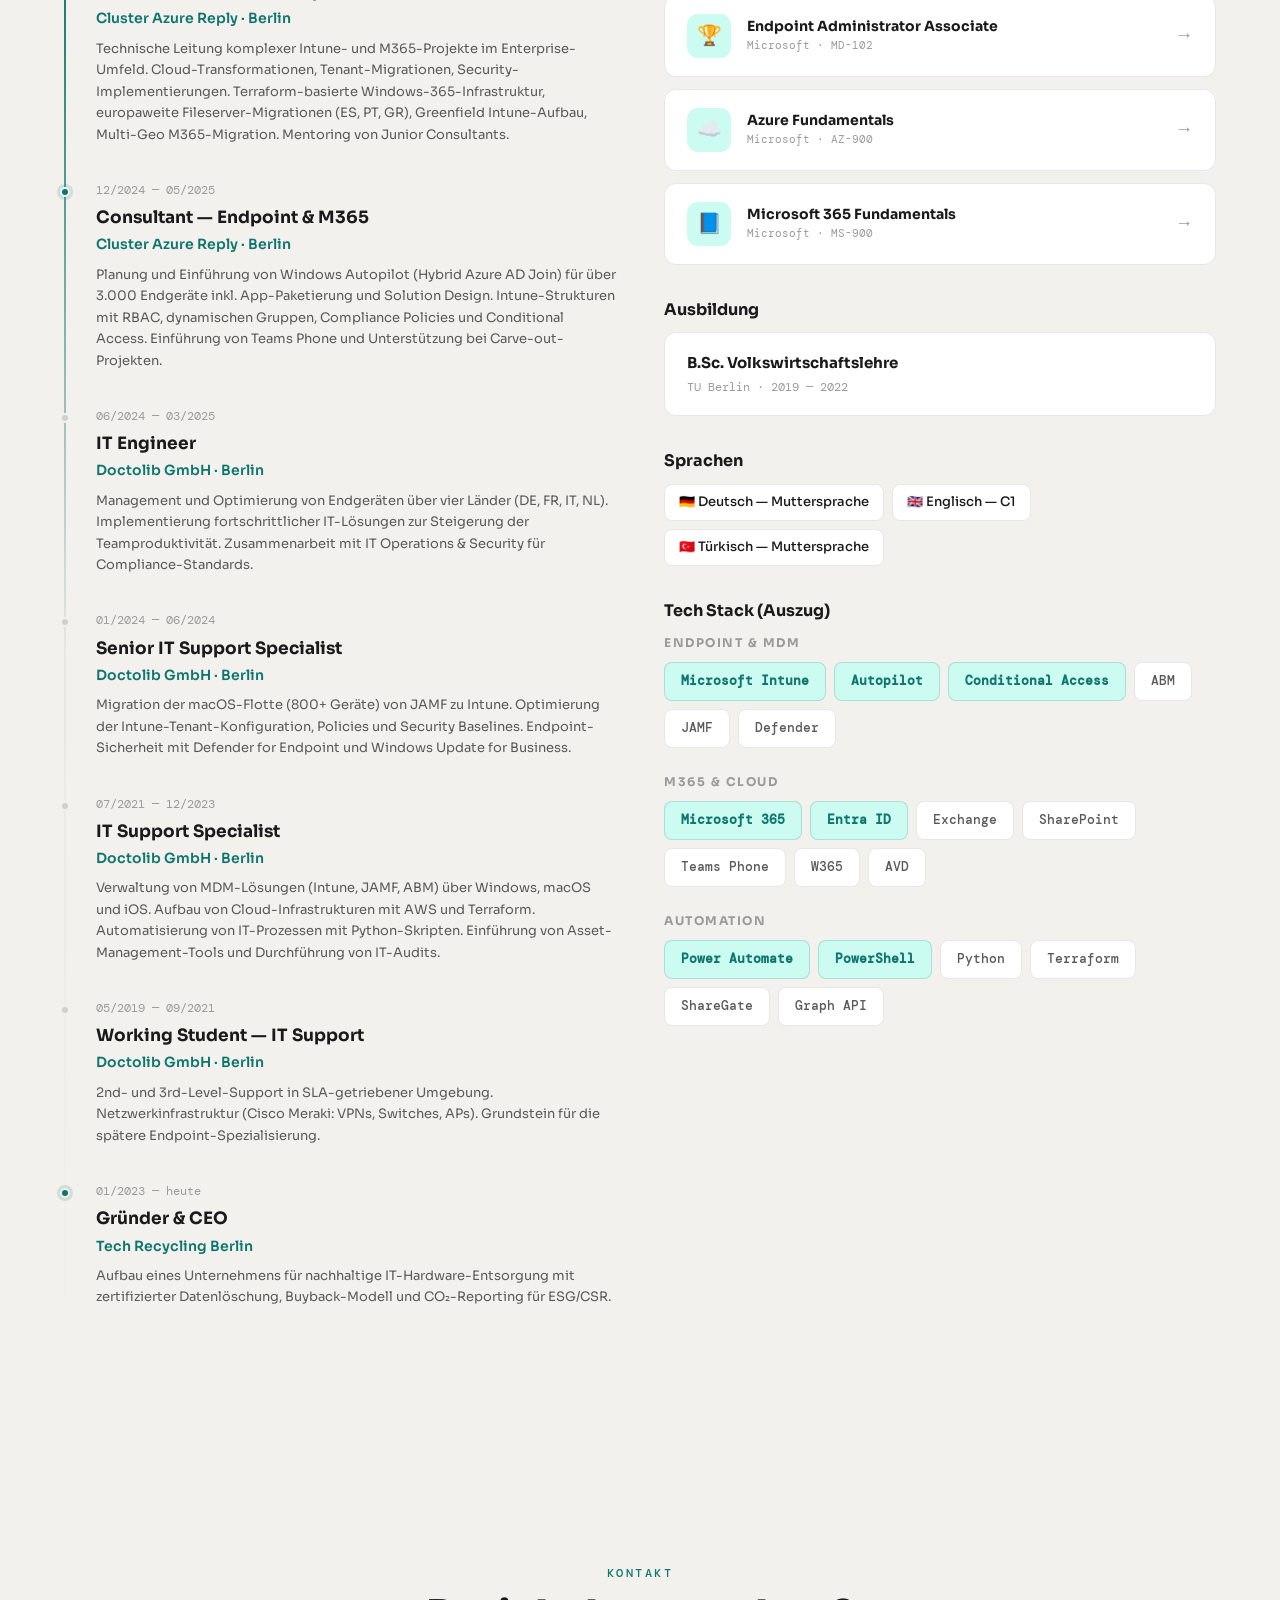
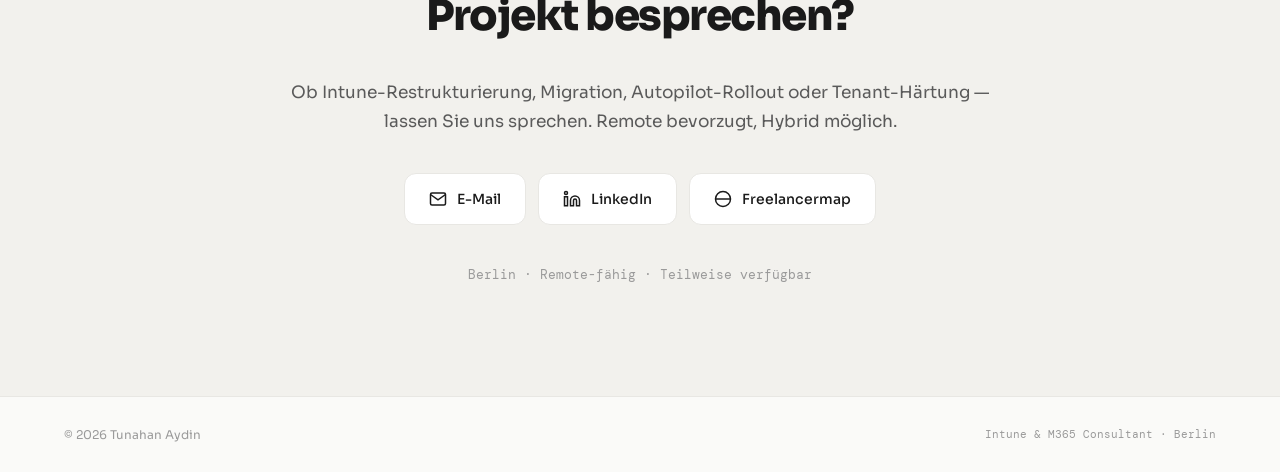
==== commit a96d7805: "version 2" ====
--- a/index.html
+++ b/index.html
@@ -1,5 +1,5 @@
 <!DOCTYPE html>
-<html lang="de">
+<html lang="de" id="html-root">
 <head>
   <meta charset="UTF-8">
   <meta name="viewport" content="width=device-width, initial-scale=1.0">
@@ -12,7 +12,7 @@
   <meta name="robots" content="index, follow">
   <link rel="canonical" href="https://aydin.consulting/">
 
-  <!-- ── Open Graph (LinkedIn, WhatsApp, etc.) ────── -->
+  <!-- ── Open Graph ────────────────────────────────── -->
   <meta property="og:type"        content="website">
   <meta property="og:url"         content="https://aydin.consulting/">
   <meta property="og:title"       content="Tunahan Aydin — Intune &amp; M365 Consultant | aydin.consulting">
@@ -24,7 +24,7 @@
   <meta name="twitter:title"       content="Tunahan Aydin — Intune &amp; M365 Consultant | aydin.consulting">
   <meta name="twitter:description" content="Strukturiertes Intune, automatisierte Deployments und Endpoint Security für Enterprise-Kunden.">
 
-  <!-- ── Schema.org: Person + FreelanceConsultant ── -->
+  <!-- ── Schema.org ───────────────────────────────── -->
   <script type="application/ld+json">
   {
     "@context": "https://schema.org",
@@ -45,6 +45,9 @@
   }
   </script>
 
+  <!-- ── No-flash language init ───────────────────── -->
+  <script>(function(){var l=localStorage.getItem('lang')||'de';document.documentElement.lang=l;document.documentElement.dataset.lang=l;})();</script>
+
   <!-- ── Fonts ─────────────────────────────────────── -->
   <link rel="preconnect" href="https://fonts.googleapis.com">
   <link rel="preconnect" href="https://fonts.gstatic.com" crossorigin>
@@ -64,10 +67,12 @@
   <ul class="nk" id="nav-menu" role="list">
     <li><a href="#pain">Pain Points</a></li>
     <li><a href="#intune">Intune Deep Dive</a></li>
-    <li><a href="#projects">Projekte</a></li>
-    <li><a href="#exp">Werdegang</a></li>
-    <li><a href="#contact" class="nc">Kontakt</a></li>
+    <li><a href="#projects" data-de="Projekte" data-en="Projects">Projekte</a></li>
+    <li><a href="#exp" data-de="Werdegang" data-en="Experience">Werdegang</a></li>
+    <li><a href="#contact" class="nc" data-de="Kontakt" data-en="Contact">Kontakt</a></li>
   </ul>
+
+  <button class="lang-toggle" id="lang-toggle" aria-label="Switch to English">EN</button>
 
   <button class="nav-toggle" id="nav-toggle" aria-controls="nav-menu" aria-expanded="false" aria-label="Menü öffnen">
     <svg width="22" height="22" viewBox="0 0 24 24" fill="none" stroke="currentColor" stroke-width="2" stroke-linecap="round" aria-hidden="true">
@@ -89,11 +94,16 @@
   <div class="hero-split">
     <!-- Left: copy -->
     <div class="hc">
-      <div class="hbadge" role="status">Verfügbar für neue Projekte</div>
-
-      <h1>Ihr <span class="acc">Microsoft Intune</span> &amp;<br>Endpoint Consultant</h1>
-
-      <p class="hsub">
+      <div class="hbadge" role="status"
+           data-de="Verfügbar für neue Projekte"
+           data-en="Available for new projects">Verfügbar für neue Projekte</div>
+
+      <h1 data-de-html="Ihr <span class='acc'>Microsoft Intune</span> &amp;<br>Endpoint Consultant"
+          data-en-html="Your <span class='acc'>Microsoft Intune</span> &amp;<br>Endpoint Consultant">Ihr <span class="acc">Microsoft Intune</span> &amp;<br>Endpoint Consultant</h1>
+
+      <p class="hsub"
+         data-de="Ich helfe Unternehmen, ihre Gerätelandschaft unter Kontrolle zu bringen — mit sauber strukturiertem Intune, automatisierten Deployments und einer Security-Architektur, die auch nach dem Projekt hält."
+         data-en="I help enterprises take control of their device landscape — with well-structured Intune, automated deployments, and security architecture that holds up long after the project ends.">
         Ich helfe Unternehmen, ihre Gerätelandschaft unter Kontrolle zu bringen —
         mit sauber strukturiertem Intune, automatisierten Deployments und einer
         Security-Architektur, die auch nach dem Projekt hält.
@@ -105,16 +115,18 @@
             <path d="M4 4h16c1.1 0 2 .9 2 2v12c0 1.1-.9 2-2 2H4c-1.1 0-2-.9-2-2V6c0-1.1.9-2 2-2z"/>
             <polyline points="22,6 12,13 2,6"/>
           </svg>
-          Projekt anfragen
+          <span data-de="Projekt anfragen" data-en="Request a project">Projekt anfragen</span>
         </a>
-        <a href="#pain" class="btn bo">Typische Pain Points ↓</a>
+        <a href="#pain" class="btn bo"
+           data-de="Typische Pain Points ↓"
+           data-en="Common Pain Points ↓">Typische Pain Points ↓</a>
       </div>
 
       <div class="hstats" aria-label="Kennzahlen">
-        <div><div class="sn">6+</div><div class="sl">Jahre Intune-Erfahrung</div></div>
-        <div><div class="sn">800+</div><div class="sl">Migrierte Geräte</div></div>
-        <div><div class="sn">4</div><div class="sl">Länder parallel betreut</div></div>
-        <div><div class="sn">3</div><div class="sl">Microsoft-Zertifikate</div></div>
+        <div><div class="sn">6+</div><div class="sl" data-de="Jahre Intune-Erfahrung" data-en="Years Intune experience">Jahre Intune-Erfahrung</div></div>
+        <div><div class="sn">3.000+</div><div class="sl" data-de="Endgeräte deployed" data-en="Devices deployed">Endgeräte deployed</div></div>
+        <div><div class="sn">4</div><div class="sl" data-de="Länder parallel betreut" data-en="Countries managed in parallel">Länder parallel betreut</div></div>
+        <div><div class="sn">3</div><div class="sl" data-de="Microsoft-Zertifikate" data-en="Microsoft certifications">Microsoft-Zertifikate</div></div>
       </div>
     </div>
 
@@ -223,15 +235,12 @@
         </line>
 
         <!-- ── Animated flow lines from Intune down ── -->
-        <!-- to Windows laptop -->
         <line x1="170" y1="200" x2="145" y2="272" stroke="#0F766E" stroke-width="1.2" stroke-dasharray="4 3" opacity=".35">
           <animate attributeName="stroke-dashoffset" values="7;0" dur="1.6s" repeatCount="indefinite"/>
         </line>
-        <!-- to Mobile -->
         <line x1="261" y1="200" x2="261" y2="272" stroke="#0F766E" stroke-width="1.2" stroke-dasharray="4 3" opacity=".35">
           <animate attributeName="stroke-dashoffset" values="7;0" dur="1.4s" repeatCount="indefinite"/>
         </line>
-        <!-- to macOS -->
         <line x1="350" y1="200" x2="375" y2="272" stroke="#0F766E" stroke-width="1.2" stroke-dasharray="4 3" opacity=".35">
           <animate attributeName="stroke-dashoffset" values="7;0" dur="1.8s" repeatCount="indefinite"/>
         </line>
@@ -245,14 +254,11 @@
         <g filter="url(#fShadow)">
           <rect x="95" y="272" width="100" height="68" rx="7" fill="#FFF" stroke="#E5E7EB" stroke-width="1"/>
           <rect x="103" y="279" width="84" height="48" rx="4" fill="#F0FDFA"/>
-          <!-- screen lines -->
           <rect x="112" y="287" width="56" height="4" rx="2" fill="#0F766E" opacity=".18"/>
           <rect x="112" y="295" width="40" height="4" rx="2" fill="#0F766E" opacity=".11"/>
           <rect x="112" y="303" width="48" height="4" rx="2" fill="#0F766E" opacity=".07"/>
-          <!-- check badge -->
           <circle cx="158" cy="315" r="8" fill="#D1FAE5"/>
           <path d="M154 315l3 3 6-6" stroke="#059669" stroke-width="1.6" stroke-linecap="round" stroke-linejoin="round"/>
-          <!-- laptop base -->
           <path d="M88 340 l8 6 h106 l8-6" fill="#E5E7EB" stroke="#D1D5DB" stroke-width="1"/>
         </g>
         <text x="145" y="362" text-anchor="middle" font-family="DM Mono,monospace" font-size="8.5" font-weight="500" fill="#5A5A5A">Windows 11</text>
@@ -366,9 +372,9 @@
 ════════════════════════════════════════════════ -->
 <section id="pain">
   <div class="a">
-    <div class="slab">Ihre Herausforderungen</div>
-    <h2 class="stit">Kommt Ihnen das bekannt vor?</h2>
-    <p class="ssub">Die häufigsten Probleme, die ich bei Kunden löse — und wie.</p>
+    <div class="slab" data-de="Ihre Herausforderungen" data-en="Your Challenges">Ihre Herausforderungen</div>
+    <h2 class="stit" data-de="Kommt Ihnen das bekannt vor?" data-en="Does this sound familiar?">Kommt Ihnen das bekannt vor?</h2>
+    <p class="ssub" data-de="Die häufigsten Probleme, die ich bei Kunden löse — und wie." data-en="The most common problems I solve for clients — and how.">Die häufigsten Probleme, die ich bei Kunden löse — und wie.</p>
   </div>
 
   <div class="pain-grid">
@@ -378,9 +384,9 @@
         <div class="pain-arrow" aria-hidden="true">→</div>
       </div>
       <div class="pain-label">Problem</div>
-      <h3>„Unser Intune-Tenant ist ein Wildwuchs"</h3>
-      <p>Doppelte Profile, veraltete Policies, keine klare Gruppenstruktur. Niemand weiß, welche Richtlinien auf welchen Geräten greifen.</p>
-      <div class="pain-solution">✓ Intune-Restrukturierung mit RBAC, Scope Tags &amp; dynamischen Gruppen</div>
+      <h3 data-de="„Unser Intune-Tenant ist ein Wildwuchs"" data-en="„Our Intune tenant is a complete mess"">„Unser Intune-Tenant ist ein Wildwuchs"</h3>
+      <p data-de="Doppelte Profile, veraltete Policies, keine klare Gruppenstruktur. Niemand weiß, welche Richtlinien auf welchen Geräten greifen." data-en="Duplicate profiles, outdated policies, no clear group structure. Nobody knows which policies apply to which devices.">Doppelte Profile, veraltete Policies, keine klare Gruppenstruktur. Niemand weiß, welche Richtlinien auf welchen Geräten greifen.</p>
+      <div class="pain-solution" data-de="✓ Intune-Restrukturierung mit RBAC, Scope Tags & dynamischen Gruppen" data-en="✓ Intune restructuring with RBAC, scope tags & dynamic groups">✓ Intune-Restrukturierung mit RBAC, Scope Tags &amp; dynamischen Gruppen</div>
     </a>
 
     <a href="pain-rollouts.html" class="pain-card a">
@@ -389,9 +395,9 @@
         <div class="pain-arrow" aria-hidden="true">→</div>
       </div>
       <div class="pain-label">Problem</div>
-      <h3>„Software-Rollouts sind manuell und fehleranfällig"</h3>
-      <p>Apps werden per Hand paketiert, Silent Installs funktionieren nicht, Fachabteilungen warten wochenlang. Kein standardisierter Paketierungsprozess.</p>
-      <div class="pain-solution">✓ Automatisierte App-Paketierung &amp; Deployment über Intune Pipeline</div>
+      <h3 data-de="„Software-Rollouts sind manuell und fehleranfällig"" data-en="„Software rollouts are manual and error-prone"">„Software-Rollouts sind manuell und fehleranfällig"</h3>
+      <p data-de="Apps werden per Hand paketiert, Silent Installs funktionieren nicht, Fachabteilungen warten wochenlang. Kein standardisierter Paketierungsprozess." data-en="Apps are packaged manually, silent installs fail, departments wait for weeks. No standardised packaging process.">Apps werden per Hand paketiert, Silent Installs funktionieren nicht, Fachabteilungen warten wochenlang. Kein standardisierter Paketierungsprozess.</p>
+      <div class="pain-solution" data-de="✓ Automatisierte App-Paketierung & Deployment über Intune Pipeline" data-en="✓ Automated app packaging & deployment via Intune pipeline">✓ Automatisierte App-Paketierung &amp; Deployment über Intune Pipeline</div>
     </a>
 
     <a href="pain-compliance.html" class="pain-card a">
@@ -400,9 +406,9 @@
         <div class="pain-arrow" aria-hidden="true">→</div>
       </div>
       <div class="pain-label">Problem</div>
-      <h3>„Sind unsere Geräte wirklich compliant?"</h3>
-      <p>Conditional Access halb eingerichtet, Defender läuft nicht überall, Compliance Policies greifen nicht. Im Audit wird es kritisch.</p>
-      <div class="pain-solution">✓ Layered Compliance Framework mit Defender, CA &amp; Security Baselines</div>
+      <h3 data-de="„Sind unsere Geräte wirklich compliant?"" data-en="„Are our devices actually compliant?"">„Sind unsere Geräte wirklich compliant?"</h3>
+      <p data-de="Conditional Access halb eingerichtet, Defender läuft nicht überall, Compliance Policies greifen nicht. Im Audit wird es kritisch." data-en="Conditional Access half-configured, Defender not running everywhere, compliance policies not enforced. It will show in an audit.">Conditional Access halb eingerichtet, Defender läuft nicht überall, Compliance Policies greifen nicht. Im Audit wird es kritisch.</p>
+      <div class="pain-solution" data-de="✓ Layered Compliance Framework mit Defender, CA & Security Baselines" data-en="✓ Layered compliance framework with Defender, CA & security baselines">✓ Layered Compliance Framework mit Defender, CA &amp; Security Baselines</div>
     </a>
 
     <a href="pain-onboarding.html" class="pain-card a">
@@ -411,9 +417,9 @@
         <div class="pain-arrow" aria-hidden="true">→</div>
       </div>
       <div class="pain-label">Problem</div>
-      <h3>„Neue Geräte brauchen Tage statt Minuten"</h3>
-      <p>Jedes Gerät wird manuell eingerichtet, Images veraltet, IT verbringt Stunden mit Ersteinrichtung. Onboarding dauert viel zu lang.</p>
-      <div class="pain-solution">✓ Autopilot &amp; Zero-Touch — Gerät auspacken, einschalten, fertig</div>
+      <h3 data-de="„Neue Geräte brauchen Tage statt Minuten"" data-en="„New devices take days instead of minutes"">„Neue Geräte brauchen Tage statt Minuten"</h3>
+      <p data-de="Jedes Gerät wird manuell eingerichtet, Images veraltet, IT verbringt Stunden mit Ersteinrichtung. Onboarding dauert viel zu lang." data-en="Every device is configured manually, images are outdated, IT spends hours on first setup. Onboarding takes far too long.">Jedes Gerät wird manuell eingerichtet, Images veraltet, IT verbringt Stunden mit Ersteinrichtung. Onboarding dauert viel zu lang.</p>
+      <div class="pain-solution" data-de="✓ Autopilot & Zero-Touch — Gerät auspacken, einschalten, fertig" data-en="✓ Autopilot & zero-touch — unbox, power on, done">✓ Autopilot &amp; Zero-Touch — Gerät auspacken, einschalten, fertig</div>
     </a>
 
     <a href="pain-crossplatform.html" class="pain-card a">
@@ -422,9 +428,9 @@
         <div class="pain-arrow" aria-hidden="true">→</div>
       </div>
       <div class="pain-label">Problem</div>
-      <h3>„Mac- und iOS-Geräte laufen außerhalb von Intune"</h3>
-      <p>macOS wird stiefmütterlich behandelt, Apple-Geräte noch über JAMF oder gar nicht über MDM. Kein einheitliches Management.</p>
-      <div class="pain-solution">✓ Cross-Platform: Windows, macOS &amp; iOS unter einem Dach in Intune</div>
+      <h3 data-de="„Mac- und iOS-Geräte laufen außerhalb von Intune"" data-en="„Mac and iOS devices run outside Intune"">„Mac- und iOS-Geräte laufen außerhalb von Intune"</h3>
+      <p data-de="macOS wird stiefmütterlich behandelt, Apple-Geräte noch über JAMF oder gar nicht über MDM. Kein einheitliches Management." data-en="macOS is an afterthought, Apple devices still managed via JAMF or not at all. No unified management.">macOS wird stiefmütterlich behandelt, Apple-Geräte noch über JAMF oder gar nicht über MDM. Kein einheitliches Management.</p>
+      <div class="pain-solution" data-de="✓ Cross-Platform: Windows, macOS & iOS unter einem Dach in Intune" data-en="✓ Cross-platform: Windows, macOS & iOS unified in Intune">✓ Cross-Platform: Windows, macOS &amp; iOS unter einem Dach in Intune</div>
     </a>
 
     <a href="pain-iac.html" class="pain-card a">
@@ -433,9 +439,9 @@
         <div class="pain-arrow" aria-hidden="true">→</div>
       </div>
       <div class="pain-label">Problem</div>
-      <h3>„Wir wollen Intune-Konfiguration als Code versionieren"</h3>
-      <p>Änderungen am Tenant nicht nachvollziehbar, kein Rollback möglich, keine Staging-Umgebung. Terraform für Intune fehlt intern.</p>
-      <div class="pain-solution">✓ Infrastructure-as-Code für Intune mit Terraform &amp; Graph API</div>
+      <h3 data-de="„Wir wollen Intune-Konfiguration als Code versionieren"" data-en="„We want to version Intune config as code"">„Wir wollen Intune-Konfiguration als Code versionieren"</h3>
+      <p data-de="Änderungen am Tenant nicht nachvollziehbar, kein Rollback möglich, keine Staging-Umgebung. Terraform für Intune fehlt intern." data-en="Tenant changes untraceable, no rollback, no staging environment. Terraform expertise for Intune not available in-house.">Änderungen am Tenant nicht nachvollziehbar, kein Rollback möglich, keine Staging-Umgebung. Terraform für Intune fehlt intern.</p>
+      <div class="pain-solution" data-de="✓ Infrastructure-as-Code für Intune mit Terraform & Graph API" data-en="✓ Infrastructure-as-code for Intune with Terraform & Graph API">✓ Infrastructure-as-Code für Intune mit Terraform &amp; Graph API</div>
     </a>
   </div>
 </section>
@@ -446,45 +452,45 @@
 ════════════════════════════════════════════════ -->
 <section id="services">
   <div class="a">
-    <div class="slab">Leistungen</div>
-    <h2 class="stit">Was ich konkret liefere</h2>
+    <div class="slab" data-de="Leistungen" data-en="Services">Leistungen</div>
+    <h2 class="stit" data-de="Was ich konkret liefere" data-en="What I deliver">Was ich konkret liefere</h2>
   </div>
 
   <div class="srv-grid">
     <article class="srv a">
       <div class="srv-ic" style="background:var(--accent-light)" aria-hidden="true">🛡️</div>
-      <h3>Intune-Architektur &amp; Tenant-Design</h3>
-      <p>Strukturierter Aufbau oder Neuausrichtung: RBAC-Modell, Scope Tags, dynamische Gruppen, Naming Conventions, Baseline-Policies. Für 50 bis 5.000+ Geräte.</p>
+      <h3 data-de="Intune-Architektur & Tenant-Design" data-en="Intune Architecture & Tenant Design">Intune-Architektur &amp; Tenant-Design</h3>
+      <p data-de="Strukturierter Aufbau oder Neuausrichtung: RBAC-Modell, Scope Tags, dynamische Gruppen, Naming Conventions, Baseline-Policies. Für 50 bis 5.000+ Geräte." data-en="Structured setup or realignment: RBAC model, scope tags, dynamic groups, naming conventions, baseline policies. For 50 to 5,000+ devices.">Strukturierter Aufbau oder Neuausrichtung: RBAC-Modell, Scope Tags, dynamische Gruppen, Naming Conventions, Baseline-Policies. Für 50 bis 5.000+ Geräte.</p>
     </article>
 
     <article class="srv a">
       <div class="srv-ic" style="background:var(--orange-light)" aria-hidden="true">📦</div>
-      <h3>App-Paketierung &amp; Deployment</h3>
-      <p>Win32-Apps, MSI/MSIX mit PowerShell App Deploy Toolkit. Silent Installs, Pre-/Post-Scripts, Detection Rules. Automatisierte Rollout-Pipelines.</p>
+      <h3 data-de="App-Paketierung & Deployment" data-en="App Packaging & Deployment">App-Paketierung &amp; Deployment</h3>
+      <p data-de="Win32-Apps, MSI/MSIX mit PowerShell App Deploy Toolkit. Silent Installs, Pre-/Post-Scripts, Detection Rules. Automatisierte Rollout-Pipelines." data-en="Win32 apps, MSI/MSIX with PowerShell App Deploy Toolkit. Silent installs, pre-/post-scripts, detection rules. Automated rollout pipelines.">Win32-Apps, MSI/MSIX mit PowerShell App Deploy Toolkit. Silent Installs, Pre-/Post-Scripts, Detection Rules. Automatisierte Rollout-Pipelines.</p>
     </article>
 
     <article class="srv a">
       <div class="srv-ic" style="background:var(--blue-light)" aria-hidden="true">🔄</div>
-      <h3>Migrationen</h3>
-      <p>Tenant-to-Tenant, JAMF → Intune, G Suite → Intune, Hybrid → Cloud-Only. Exchange, SharePoint, Intune parallel.</p>
+      <h3 data-de="Migrationen" data-en="Migrations">Migrationen</h3>
+      <p data-de="Tenant-to-Tenant, JAMF → Intune, Fileserver → SharePoint Online, Hybrid → Cloud-Only. Exchange, SharePoint und Intune parallel." data-en="Tenant-to-tenant, JAMF → Intune, fileserver → SharePoint Online, hybrid → cloud-only. Exchange, SharePoint and Intune in parallel.">Tenant-to-Tenant, JAMF → Intune, Fileserver → SharePoint Online, Hybrid → Cloud-Only. Exchange, SharePoint und Intune parallel.</p>
     </article>
 
     <article class="srv a">
       <div class="srv-ic" style="background:var(--green-light)" aria-hidden="true">🚀</div>
-      <h3>Autopilot &amp; Zero-Touch</h3>
-      <p>Windows Autopilot, Apple Business Manager, Enrollment-Profile. Geräte kommen vorkonfiguriert beim Mitarbeiter an.</p>
+      <h3 data-de="Autopilot & Zero-Touch" data-en="Autopilot & Zero-Touch">Autopilot &amp; Zero-Touch</h3>
+      <p data-de="Windows Autopilot (Hybrid & Cloud-Only), Apple Business Manager, Enrollment-Profile. Geräte kommen vorkonfiguriert beim Mitarbeiter an." data-en="Windows Autopilot (hybrid & cloud-only), Apple Business Manager, enrollment profiles. Devices arrive preconfigured at the employee's desk.">Windows Autopilot (Hybrid &amp; Cloud-Only), Apple Business Manager, Enrollment-Profile. Geräte kommen vorkonfiguriert beim Mitarbeiter an.</p>
     </article>
 
     <article class="srv a">
       <div class="srv-ic" style="background:var(--red-light)" aria-hidden="true">🔐</div>
-      <h3>Endpoint Security &amp; Compliance</h3>
-      <p>Defender for Endpoint, Conditional Access, MFA, Compliance Policies, Security Baselines. Tenant-Härtung nach Zero-Trust.</p>
+      <h3 data-de="Endpoint Security & Compliance" data-en="Endpoint Security & Compliance">Endpoint Security &amp; Compliance</h3>
+      <p data-de="Defender for Endpoint, Conditional Access, MFA, Compliance Policies, Security Baselines. Tenant-Härtung nach Zero-Trust." data-en="Defender for Endpoint, Conditional Access, MFA, compliance policies, security baselines. Tenant hardening following Zero Trust principles.">Defender for Endpoint, Conditional Access, MFA, Compliance Policies, Security Baselines. Tenant-Härtung nach Zero-Trust.</p>
     </article>
 
     <article class="srv a">
       <div class="srv-ic" style="background:var(--accent-light)" aria-hidden="true">⚡</div>
-      <h3>Automatisierung &amp; Reporting</h3>
-      <p>Power Automate, PowerShell, Python. Enrollment-Monitoring, Compliance-Reports, Ticket-Handling. IaC mit Terraform.</p>
+      <h3 data-de="Automatisierung & Reporting" data-en="Automation & Reporting">Automatisierung &amp; Reporting</h3>
+      <p data-de="Power Automate, PowerShell, Python. Enrollment-Monitoring, Compliance-Reports, Ticket-Handling. IaC mit Terraform für Windows 365 & Intune." data-en="Power Automate, PowerShell, Python. Enrollment monitoring, compliance reports, ticket handling. IaC with Terraform for Windows 365 & Intune.">Power Automate, PowerShell, Python. Enrollment-Monitoring, Compliance-Reports, Ticket-Handling. IaC mit Terraform für Windows 365 &amp; Intune.</p>
     </article>
   </div>
 </section>
@@ -496,46 +502,102 @@
 <section id="intune">
   <div class="a">
     <div class="slab">Intune Deep Dive</div>
-    <h2 class="stit">Mein Intune-Werkzeugkasten</h2>
-    <p class="ssub">Klicken Sie auf einen Bereich für Details.</p>
+    <h2 class="stit" data-de="Mein Intune-Werkzeugkasten" data-en="My Intune Toolbox">Mein Intune-Werkzeugkasten</h2>
+    <p class="ssub" data-de="Klicken Sie auf einen Bereich für Details." data-en="Click on an area for details.">Klicken Sie auf einen Bereich für Details.</p>
   </div>
 
   <div class="intune-wrap">
     <div class="intune-list a">
       <div class="il-item active" onclick="toggleItem(this)">
-        <div class="il-head"><h4>🏗️ Tenant-Strukturierung</h4><span class="il-chevron" aria-hidden="true">▼</span></div>
-        <div class="il-body"><p>Saubere Grundarchitektur mit RBAC-Rollenmodell, Scope Tags für Multi-Team-Verwaltung, dynamischen Gruppen nach Gerätetyp/Abteilung/OS, und klaren Naming Conventions.</p><div class="il-tags"><span>RBAC</span><span>Scope Tags</span><span>Dynamic Groups</span><span>Entra ID</span></div></div>
+        <div class="il-head">
+          <h4 data-de="🏗️ Tenant-Strukturierung" data-en="🏗️ Tenant Architecture">🏗️ Tenant-Strukturierung</h4>
+          <span class="il-chevron" aria-hidden="true">▼</span>
+        </div>
+        <div class="il-body">
+          <p data-de="Saubere Grundarchitektur mit RBAC-Rollenmodell, Scope Tags für Multi-Team-Verwaltung, dynamischen Gruppen nach Gerätetyp/Abteilung/OS und klaren Naming Conventions. Basis für jeden skalierbaren Intune-Tenant." data-en="Clean foundation with RBAC role model, scope tags for multi-team management, dynamic groups by device type/department/OS, and clear naming conventions. The basis for every scalable Intune tenant.">Saubere Grundarchitektur mit RBAC-Rollenmodell, Scope Tags für Multi-Team-Verwaltung, dynamischen Gruppen nach Gerätetyp/Abteilung/OS und klaren Naming Conventions. Basis für jeden skalierbaren Intune-Tenant.</p>
+          <div class="il-tags"><span>RBAC</span><span>Scope Tags</span><span>Dynamic Groups</span><span>Entra ID</span></div>
+        </div>
       </div>
       <div class="il-item" onclick="toggleItem(this)">
-        <div class="il-head"><h4>📦 App Packaging &amp; Deployment</h4><span class="il-chevron" aria-hidden="true">▼</span></div>
-        <div class="il-body"><p>Win32-App-Erstellung mit IntuneWinAppUtil, PowerShell App Deploy Toolkit, MSI/MSIX-Wrapping, Detection Rules (Registry, File, Script), Dependency &amp; Supersedence Chains.</p><div class="il-tags"><span>Win32 Apps</span><span>PSADT</span><span>MSIX</span><span>Detection Rules</span><span>Supersedence</span></div></div>
+        <div class="il-head">
+          <h4>📦 App Packaging &amp; Deployment</h4>
+          <span class="il-chevron" aria-hidden="true">▼</span>
+        </div>
+        <div class="il-body">
+          <p data-de="Win32-App-Erstellung mit IntuneWinAppUtil, PowerShell App Deploy Toolkit, MSI/MSIX-Wrapping, Detection Rules (Registry, File, Script), Dependency & Supersedence Chains." data-en="Win32 app creation using IntuneWinAppUtil, PowerShell App Deploy Toolkit, MSI/MSIX wrapping, detection rules (registry, file, script), dependency & supersedence chains.">Win32-App-Erstellung mit IntuneWinAppUtil, PowerShell App Deploy Toolkit, MSI/MSIX-Wrapping, Detection Rules (Registry, File, Script), Dependency &amp; Supersedence Chains.</p>
+          <div class="il-tags"><span>Win32 Apps</span><span>PSADT</span><span>MSIX</span><span>Detection Rules</span><span>Supersedence</span></div>
+        </div>
       </div>
       <div class="il-item" onclick="toggleItem(this)">
-        <div class="il-head"><h4>🚀 Autopilot &amp; Zero-Touch</h4><span class="il-chevron" aria-hidden="true">▼</span></div>
-        <div class="il-body"><p>Windows Autopilot (User-Driven &amp; Self-Deploying), Apple Business Manager mit ADE, Enrollment-Profile für iOS/macOS. Hardware-Hash-Import, ESP-Konfiguration.</p><div class="il-tags"><span>Autopilot</span><span>ABM</span><span>ADE</span><span>ESP</span><span>Hardware Hash</span></div></div>
+        <div class="il-head">
+          <h4 data-de="🚀 Autopilot & Zero-Touch" data-en="🚀 Autopilot & Zero-Touch">🚀 Autopilot &amp; Zero-Touch</h4>
+          <span class="il-chevron" aria-hidden="true">▼</span>
+        </div>
+        <div class="il-body">
+          <p data-de="Windows Autopilot (User-Driven & Self-Deploying, Hybrid Azure AD Join), Apple Business Manager mit ADE, Enrollment-Profile für iOS/macOS. Hardware-Hash-Import, ESP-Konfiguration. Rollout für 3.000+ Endgeräte." data-en="Windows Autopilot (user-driven & self-deploying, Hybrid Azure AD Join), Apple Business Manager with ADE, enrollment profiles for iOS/macOS. Hardware hash import, ESP configuration. Deployed for 3,000+ devices.">Windows Autopilot (User-Driven &amp; Self-Deploying, Hybrid Azure AD Join), Apple Business Manager mit ADE, Enrollment-Profile für iOS/macOS. Hardware-Hash-Import, ESP-Konfiguration. Rollout für 3.000+ Endgeräte.</p>
+          <div class="il-tags"><span>Autopilot</span><span>ABM</span><span>ADE</span><span>ESP</span><span>Hybrid Azure AD</span></div>
+        </div>
       </div>
       <div class="il-item" onclick="toggleItem(this)">
-        <div class="il-head"><h4>🔐 Compliance &amp; Security</h4><span class="il-chevron" aria-hidden="true">▼</span></div>
-        <div class="il-body"><p>Layered Compliance Policies (Basis → Erweitert → Strict), Conditional Access, Defender for Endpoint, Windows Update for Business Rings, Security Baselines nach CIS/Microsoft.</p><div class="il-tags"><span>Compliance</span><span>Conditional Access</span><span>Defender</span><span>WUfB</span><span>CIS Baselines</span></div></div>
+        <div class="il-head">
+          <h4 data-de="🔐 Compliance & Security" data-en="🔐 Compliance & Security">🔐 Compliance &amp; Security</h4>
+          <span class="il-chevron" aria-hidden="true">▼</span>
+        </div>
+        <div class="il-body">
+          <p data-de="Layered Compliance Policies (Basis → Erweitert → Strict), Conditional Access, Defender for Endpoint mit MDE-Connector, Windows Update for Business Rings, Security Baselines nach CIS/Microsoft." data-en="Layered compliance policies (Basic → Extended → Strict), Conditional Access, Defender for Endpoint with MDE connector, Windows Update for Business rings, security baselines following CIS/Microsoft standards.">Layered Compliance Policies (Basis → Erweitert → Strict), Conditional Access, Defender for Endpoint mit MDE-Connector, Windows Update for Business Rings, Security Baselines nach CIS/Microsoft.</p>
+          <div class="il-tags"><span>Compliance</span><span>Conditional Access</span><span>Defender</span><span>WUfB</span><span>CIS Baselines</span></div>
+        </div>
       </div>
       <div class="il-item" onclick="toggleItem(this)">
-        <div class="il-head"><h4>🍎 Cross-Platform (macOS, iOS)</h4><span class="il-chevron" aria-hidden="true">▼</span></div>
-        <div class="il-body"><p>macOS-Management mit Custom Profiles, Shell Scripts und Platform SSO. iOS über ADE/ABM, Per-App VPN. Migration von JAMF oder anderen MDMs zu Intune ohne Downtime.</p><div class="il-tags"><span>macOS</span><span>iOS</span><span>Shell Scripts</span><span>Platform SSO</span><span>JAMF Migration</span></div></div>
+        <div class="il-head">
+          <h4 data-de="🍎 Cross-Platform (macOS, iOS)" data-en="🍎 Cross-Platform (macOS, iOS)">🍎 Cross-Platform (macOS, iOS)</h4>
+          <span class="il-chevron" aria-hidden="true">▼</span>
+        </div>
+        <div class="il-body">
+          <p data-de="macOS-Management mit Custom Profiles, Shell Scripts und Platform SSO. iOS über ADE/ABM, Per-App VPN. Migration von JAMF oder anderen MDMs zu Intune ohne Downtime — 800+ Geräte migriert." data-en="macOS management with custom profiles, shell scripts, and Platform SSO. iOS via ADE/ABM, per-app VPN. JAMF and other MDM migrations to Intune with zero downtime — 800+ devices migrated.">macOS-Management mit Custom Profiles, Shell Scripts und Platform SSO. iOS über ADE/ABM, Per-App VPN. Migration von JAMF oder anderen MDMs zu Intune ohne Downtime — 800+ Geräte migriert.</p>
+          <div class="il-tags"><span>macOS</span><span>iOS</span><span>Shell Scripts</span><span>Platform SSO</span><span>JAMF Migration</span></div>
+        </div>
       </div>
       <div class="il-item" onclick="toggleItem(this)">
-        <div class="il-head"><h4>⚡ Terraform &amp; IaC für Intune</h4><span class="il-chevron" aria-hidden="true">▼</span></div>
-        <div class="il-body"><p>Intune-Konfiguration als Code mit dem Microsoft Graph Provider für Terraform. Versionierung in Git, Staging/Production-Umgebungen, automatisierte Deployments.</p><div class="il-tags"><span>Terraform</span><span>Graph API</span><span>Git</span><span>IaC</span><span>CI/CD</span></div></div>
+        <div class="il-head">
+          <h4 data-de="⚡ Terraform & IaC für Intune" data-en="⚡ Terraform & IaC for Intune">⚡ Terraform &amp; IaC für Intune</h4>
+          <span class="il-chevron" aria-hidden="true">▼</span>
+        </div>
+        <div class="il-body">
+          <p data-de="Intune-Konfiguration als Code mit dem Microsoft Graph Provider für Terraform. Versionierung in Git, Staging/Production-Umgebungen, CI/CD-Pipeline mit Drift Detection. Produktiv eingesetzt für Windows-365-Infrastruktur." data-en="Intune configuration as code using the Microsoft Graph provider for Terraform. Git versioning, staging/production environments, CI/CD pipeline with drift detection. Used in production for Windows 365 infrastructure.">Intune-Konfiguration als Code mit dem Microsoft Graph Provider für Terraform. Versionierung in Git, Staging/Production-Umgebungen, CI/CD-Pipeline mit Drift Detection. Produktiv eingesetzt für Windows-365-Infrastruktur.</p>
+          <div class="il-tags"><span>Terraform</span><span>Graph API</span><span>Git</span><span>IaC</span><span>CI/CD</span></div>
+        </div>
+      </div>
+      <div class="il-item" onclick="toggleItem(this)">
+        <div class="il-head">
+          <h4 data-de="🔄 Migrationen (Tenant, SharePoint, MDM)" data-en="🔄 Migrations (Tenant, SharePoint, MDM)">🔄 Migrationen (Tenant, SharePoint, MDM)</h4>
+          <span class="il-chevron" aria-hidden="true">▼</span>
+        </div>
+        <div class="il-body">
+          <p data-de="Tenant-to-Tenant-Migrationen mit ShareGate, europaweite Fileserver-Migration nach SharePoint Online (ES, PT, GR), Multi-Geo M365-Migrationen. JAMF → Intune für 800+ Geräte. Stufenweise Rollout-Planung ohne Ausfallzeiten." data-en="Tenant-to-tenant migrations via ShareGate, Europe-wide fileserver migrations to SharePoint Online (ES, PT, GR), multi-geo M365 migrations. JAMF → Intune for 800+ devices. Phased rollout planning with zero downtime.">Tenant-to-Tenant-Migrationen mit ShareGate, europaweite Fileserver-Migration nach SharePoint Online (ES, PT, GR), Multi-Geo M365-Migrationen. JAMF → Intune für 800+ Geräte. Stufenweise Rollout-Planung ohne Ausfallzeiten.</p>
+          <div class="il-tags"><span>ShareGate</span><span>SharePoint Online</span><span>Tenant Migration</span><span>JAMF</span><span>Multi-Geo</span></div>
+        </div>
+      </div>
+      <div class="il-item" onclick="toggleItem(this)">
+        <div class="il-head">
+          <h4 data-de="⚙️ Power Automate & Monitoring" data-en="⚙️ Power Automate & Monitoring">⚙️ Power Automate &amp; Monitoring</h4>
+          <span class="il-chevron" aria-hidden="true">▼</span>
+        </div>
+        <div class="il-body">
+          <p data-de="Power-Automate-Flows zur automatischen Erkennung und Korrektur von Fehlkonfigurationen. Automatische Benachrichtigung und Sperrung über Conditional Access bei Non-Compliance. QlikView-Reporting für Enterprise-Kunden." data-en="Power Automate flows for automatic detection and remediation of misconfigurations. Automatic notifications and Conditional Access blocking for non-compliance. QlikView reporting for enterprise clients.">Power-Automate-Flows zur automatischen Erkennung und Korrektur von Fehlkonfigurationen. Automatische Benachrichtigung und Sperrung über Conditional Access bei Non-Compliance. QlikView-Reporting für Enterprise-Kunden.</p>
+          <div class="il-tags"><span>Power Automate</span><span>PowerShell</span><span>QlikView</span><span>Monitoring</span><span>Alerting</span></div>
+        </div>
       </div>
     </div>
 
     <div class="intune-visual a">
       <div class="iv-card">
-        <div class="iv-big">800+</div>
-        <div class="iv-label">Geräte migriert (JAMF → Intune)</div>
+        <div class="iv-big">3.000+</div>
+        <div class="iv-label" data-de="Endgeräte mit Autopilot deployed" data-en="Devices deployed via Autopilot">Endgeräte mit Autopilot deployed</div>
       </div>
       <div class="iv-card">
         <div class="iv-big" style="color:var(--blue)">4</div>
-        <div class="iv-label">Länder gleichzeitig betreut</div>
+        <div class="iv-label" data-de="Länder gleichzeitig betreut" data-en="Countries managed simultaneously">Länder gleichzeitig betreut</div>
       </div>
       <div class="iv-card">
         <div style="text-align:left">
@@ -552,11 +614,11 @@
             <div class="iv-bar"><div class="iv-fill orange bar" data-w="80%"></div></div>
           </div>
         </div>
-        <div class="iv-label" style="margin-top:16px">Plattform-Expertise</div>
+        <div class="iv-label" style="margin-top:16px" data-de="Plattform-Expertise" data-en="Platform expertise">Plattform-Expertise</div>
       </div>
       <div class="iv-card">
         <div class="iv-big" style="color:var(--green)">400 PT</div>
-        <div class="iv-label">Aktives Projektvolumen (HDI)</div>
+        <div class="iv-label" data-de="Aktives Projektvolumen (HDI)" data-en="Active project volume (HDI)">Aktives Projektvolumen (HDI)</div>
       </div>
     </div>
   </div>
@@ -568,63 +630,90 @@
 ════════════════════════════════════════════════ -->
 <section id="projects">
   <div class="a">
-    <div class="slab">Projektportfolio</div>
-    <h2 class="stit">Ausgewählte Projekte</h2>
+    <div class="slab" data-de="Projektportfolio" data-en="Project Portfolio">Projektportfolio</div>
+    <h2 class="stit" data-de="Ausgewählte Projekte" data-en="Selected Projects">Ausgewählte Projekte</h2>
   </div>
 
   <div class="pj-grid">
     <article class="pj feat a">
       <div class="pj-metric" aria-hidden="true">400 PT</div>
-      <div class="pj-badge act">Aktives Projekt</div>
-      <div class="pj-ind">Versicherung</div>
+      <div class="pj-badge act" data-de="Aktives Projekt" data-en="Active Project">Aktives Projekt</div>
+      <div class="pj-ind" data-de="Versicherung" data-en="Insurance">Versicherung</div>
       <h3>HDI — M365 Consulting &amp; Modern Workplace</h3>
-      <p>Laufendes Beratungsprojekt mit 400 PT Volumen. Projektorganisation, Windows-365-Bereitstellung, QlikView-Reporting (Skript-Korrekturen, dynamische Jahreslogiken), Power-Automate-Automatisierung und Akquise weiterer Ausschreibungen.</p>
-      <div class="pj-tags"><span>Windows 365</span><span>QlikView</span><span>Power Automate</span><span>Intune</span><span>Sharegate</span><span>Teams Phone</span></div>
+      <p data-de="Laufendes Beratungsprojekt mit 400 PT Volumen. Windows-365-Bereitstellung über Terraform, QlikView-Reporting (Skript-Korrekturen, dynamische Jahreslogiken), Power-Automate-Automatisierung, Fileserver-Migration nach SharePoint Online und Akquise weiterer Ausschreibungen." data-en="Ongoing consulting engagement with 400 PT volume. Windows 365 deployment via Terraform, QlikView reporting (script corrections, dynamic year logic), Power Automate automation, fileserver migration to SharePoint Online, and new tender acquisition.">Laufendes Beratungsprojekt mit 400 PT Volumen. Windows-365-Bereitstellung über Terraform, QlikView-Reporting (Skript-Korrekturen, dynamische Jahreslogiken), Power-Automate-Automatisierung, Fileserver-Migration nach SharePoint Online und Akquise weiterer Ausschreibungen.</p>
+      <div class="pj-tags"><span>Windows 365</span><span>Terraform</span><span>QlikView</span><span>Power Automate</span><span>Intune</span><span>ShareGate</span><span>Teams Phone</span></div>
+    </article>
+
+    <article class="pj a">
+      <div class="pj-metric" aria-hidden="true">3.000+</div>
+      <div class="pj-badge done" data-de="Abgeschlossen" data-en="Completed">Abgeschlossen</div>
+      <div class="pj-ind" data-de="IT & Consulting" data-en="IT & Consulting">IT &amp; Consulting</div>
+      <h3 data-de="Hybrid Autopilot Rollout — 3.000+ Endgeräte" data-en="Hybrid Autopilot Rollout — 3,000+ Devices">Hybrid Autopilot Rollout — 3.000+ Endgeräte</h3>
+      <p data-de="Planung und Einführung von Windows Autopilot (Hybrid Azure AD Join) für über 3.000 Endgeräte. App-Paketierung, Solution Design, Intune-Policies für Windows, Android und iOS sowie Einrichtung von ABM und macOS-Enrollment." data-en="Design and rollout of Windows Autopilot (Hybrid Azure AD Join) for over 3,000 devices. App packaging, solution design, Intune policies for Windows, Android and iOS, plus ABM setup and macOS enrollment.">Planung und Einführung von Windows Autopilot (Hybrid Azure AD Join) für über 3.000 Endgeräte. App-Paketierung, Solution Design, Intune-Policies für Windows, Android und iOS sowie Einrichtung von ABM und macOS-Enrollment.</p>
+      <div class="pj-tags"><span>Autopilot</span><span>Hybrid Azure AD</span><span>App Packaging</span><span>ABM</span><span>Intune</span></div>
     </article>
 
     <article class="pj a">
       <div class="pj-metric" aria-hidden="true">✓</div>
-      <div class="pj-badge done">Abgeschlossen</div>
-      <div class="pj-ind">Energie / Heiztechnik</div>
-      <h3>Vaillant — Endpoint &amp; M365</h3>
-      <p>Eigenverantwortlicher Abschluss eines M365- und Endpoint-Projekts. Komplette Verantwortung von Planung bis Übergabe.</p>
-      <div class="pj-tags"><span>Intune</span><span>M365</span><span>Endpoint</span><span>Consulting</span></div>
+      <div class="pj-badge done" data-de="Abgeschlossen" data-en="Completed">Abgeschlossen</div>
+      <div class="pj-ind" data-de="IT & Consulting" data-en="IT & Consulting">IT &amp; Consulting</div>
+      <h3 data-de="Intune Greenfield & Cloud Transformation" data-en="Intune Greenfield & Cloud Transformation">Intune Greenfield &amp; Cloud Transformation</h3>
+      <p data-de="Vollständiger Aufbau eines Intune-Tenants inkl. Entra ID, Autopilot, Compliance Policies, Security Baselines, Defender Onboarding und Conditional Access. Rollout über mehrere Migrationsphasen mit inkrementeller Geräteübernahme." data-en="Full build-out of an Intune tenant including Entra ID, Autopilot, compliance policies, security baselines, Defender onboarding and Conditional Access. Phased rollout with incremental device migration.">Vollständiger Aufbau eines Intune-Tenants inkl. Entra ID, Autopilot, Compliance Policies, Security Baselines, Defender Onboarding und Conditional Access. Rollout über mehrere Migrationsphasen mit inkrementeller Geräteübernahme.</p>
+      <div class="pj-tags"><span>Intune</span><span>Entra ID</span><span>Autopilot</span><span>Defender</span><span>Conditional Access</span></div>
+    </article>
+
+    <article class="pj a">
+      <div class="pj-metric" aria-hidden="true">ES·PT·GR</div>
+      <div class="pj-badge done" data-de="Abgeschlossen" data-en="Completed">Abgeschlossen</div>
+      <div class="pj-ind" data-de="IT & Consulting" data-en="IT & Consulting">IT &amp; Consulting</div>
+      <h3 data-de="EU-weite Fileserver-Migration nach SharePoint Online" data-en="EU-Wide Fileserver Migration to SharePoint Online">EU-weite Fileserver-Migration nach SharePoint Online</h3>
+      <p data-de="Steuerung europaweiter Fileserver-Migrationen nach SharePoint Online mit ShareGate über mehrere Standorte (ES, PT, GR). Konzeption der Teams-Struktur, Berechtigungsmatrix und inkrementelle Migrationen." data-en="Managing Europe-wide fileserver migrations to SharePoint Online via ShareGate across multiple sites (ES, PT, GR). Teams structure design, permissions matrix, and incremental migrations.">Steuerung europaweiter Fileserver-Migrationen nach SharePoint Online mit ShareGate über mehrere Standorte (ES, PT, GR). Konzeption der Teams-Struktur, Berechtigungsmatrix und inkrementelle Migrationen.</p>
+      <div class="pj-tags"><span>ShareGate</span><span>SharePoint Online</span><span>Microsoft Teams</span><span>M365</span></div>
+    </article>
+
+    <article class="pj a">
+      <div class="pj-metric" aria-hidden="true">W365</div>
+      <div class="pj-badge done" data-de="Abgeschlossen" data-en="Completed">Abgeschlossen</div>
+      <div class="pj-ind" data-de="IT & Consulting" data-en="IT & Consulting">IT &amp; Consulting</div>
+      <h3 data-de="Windows 365 & Terraform-Infrastruktur" data-en="Windows 365 & Terraform Infrastructure">Windows 365 &amp; Terraform-Infrastruktur</h3>
+      <p data-de="Konzeption und Umsetzung einer Terraform-basierten W365-Umgebung: Provisioning Policies, Conditional Access, Defender-Konfiguration, Security Baselines und Drift Detection via CI/CD-Pipeline." data-en="Design and implementation of a Terraform-based W365 environment: provisioning policies, Conditional Access, Defender configuration, security baselines, and drift detection via CI/CD pipeline.">Konzeption und Umsetzung einer Terraform-basierten W365-Umgebung: Provisioning Policies, Conditional Access, Defender-Konfiguration, Security Baselines und Drift Detection via CI/CD-Pipeline.</p>
+      <div class="pj-tags"><span>Windows 365</span><span>Terraform</span><span>CI/CD</span><span>Defender</span><span>Entra ID</span></div>
     </article>
 
     <article class="pj a">
       <div class="pj-metric" aria-hidden="true">800+</div>
       <div class="pj-badge mig">Migration</div>
       <div class="pj-ind">HealthTech</div>
-      <h3>macOS-Migration JAMF → Intune</h3>
-      <p>800+ macOS-Geräte über 4 Länder migriert. Enrollment-Profile, App-Deployments, Compliance — ohne signifikante Ausfallzeiten.</p>
+      <h3 data-de="macOS-Migration JAMF → Intune (800+ Geräte)" data-en="macOS Migration JAMF → Intune (800+ Devices)">macOS-Migration JAMF → Intune (800+ Geräte)</h3>
+      <p data-de="Migration einer internationalen macOS-Flotte von JAMF Pro zu Microsoft Intune über vier Länder (DE, FR, IT, NL). Enrollment-Profile, App-Deployments und Compliance-Richtlinien ohne signifikante Ausfallzeiten." data-en="Migration of an international macOS fleet from JAMF Pro to Microsoft Intune across four countries (DE, FR, IT, NL). Enrollment profiles, app deployments and compliance policies with zero significant downtime.">Migration einer internationalen macOS-Flotte von JAMF Pro zu Microsoft Intune über vier Länder (DE, FR, IT, NL). Enrollment-Profile, App-Deployments und Compliance-Richtlinien ohne signifikante Ausfallzeiten.</p>
       <div class="pj-tags"><span>Intune</span><span>JAMF</span><span>macOS</span><span>ABM</span></div>
     </article>
 
     <article class="pj a">
-      <div class="pj-metric" aria-hidden="true">RBAC</div>
-      <div class="pj-badge done">Abgeschlossen</div>
-      <div class="pj-ind">HealthTech</div>
-      <h3>Intune-Restrukturierung &amp; Compliance</h3>
-      <p>Tenant-Optimierung: RBAC, Scope Tags, dynamische Gruppen, Layered Compliance, Defender-Integration, Conditional Access. Runbooks für IT-Admins.</p>
-      <div class="pj-tags"><span>Intune</span><span>Defender</span><span>CA</span><span>RBAC</span></div>
+      <div class="pj-metric" aria-hidden="true">T2T</div>
+      <div class="pj-badge mig">Migration</div>
+      <div class="pj-ind" data-de="IT & Consulting" data-en="IT & Consulting">IT &amp; Consulting</div>
+      <h3 data-de="Tenant-to-Tenant-Migration (ShareGate)" data-en="Tenant-to-Tenant Migration (ShareGate)">Tenant-to-Tenant-Migration (ShareGate)</h3>
+      <p data-de="Planung und Durchführung einer SharePoint- und OneDrive-Migration zwischen Tenants. Einrichtung von ShareGate, Testmigrationen und vollständige Massenmigration mit Berechtigungs-Mapping." data-en="Planning and execution of a SharePoint and OneDrive migration between tenants. ShareGate setup, test migrations, and full bulk migration including permissions mapping.">Planung und Durchführung einer SharePoint- und OneDrive-Migration zwischen Tenants. Einrichtung von ShareGate, Testmigrationen und vollständige Massenmigration mit Berechtigungs-Mapping.</p>
+      <div class="pj-tags"><span>ShareGate</span><span>SharePoint</span><span>OneDrive</span><span>M365</span></div>
     </article>
 
     <article class="pj a">
-      <div class="pj-metric" aria-hidden="true">W365</div>
-      <div class="pj-badge done">Abgeschlossen</div>
-      <div class="pj-ind">Branchenübergreifend</div>
-      <h3>Windows 365 &amp; AVD Deployment</h3>
-      <p>Windows 365 und Azure Virtual Desktop für internationale Teams. Provisionierung, Sicherheitsbaselines, Teams Phone Rollout.</p>
-      <div class="pj-tags"><span>Windows 365</span><span>AVD</span><span>Teams Phone</span><span>Entra ID</span></div>
+      <div class="pj-metric" aria-hidden="true">✓</div>
+      <div class="pj-badge done" data-de="Abgeschlossen" data-en="Completed">Abgeschlossen</div>
+      <div class="pj-ind" data-de="Energie / Heiztechnik" data-en="Energy / Heating Technology">Energie / Heiztechnik</div>
+      <h3>Vaillant — Endpoint &amp; M365</h3>
+      <p data-de="Eigenverantwortlicher Abschluss eines M365- und Endpoint-Projekts. Komplette Verantwortung von Planung bis Übergabe inkl. Autopilot-Konfiguration und Intune-Restrukturierung." data-en="Independent completion of an M365 and endpoint project. Full ownership from planning to handover including Autopilot configuration and Intune restructuring.">Eigenverantwortlicher Abschluss eines M365- und Endpoint-Projekts. Komplette Verantwortung von Planung bis Übergabe inkl. Autopilot-Konfiguration und Intune-Restrukturierung.</p>
+      <div class="pj-tags"><span>Intune</span><span>M365</span><span>Autopilot</span><span>Consulting</span></div>
     </article>
 
     <article class="pj a">
-      <div class="pj-metric" aria-hidden="true">iOS</div>
-      <div class="pj-badge mig">Migration</div>
-      <div class="pj-ind">HealthTech</div>
-      <h3>iOS-Migration G Suite → Intune</h3>
-      <p>iOS-Geräte aus G Suite MDM in Intune überführt. Enrollment-Profile, Sicherheitsrichtlinien, Endnutzer-Schulungen.</p>
-      <div class="pj-tags"><span>iOS</span><span>G Suite</span><span>Intune</span><span>MDM</span></div>
+      <div class="pj-metric" aria-hidden="true">Multi-Geo</div>
+      <div class="pj-badge done" data-de="Abgeschlossen" data-en="Completed">Abgeschlossen</div>
+      <div class="pj-ind" data-de="IT & Consulting" data-en="IT & Consulting">IT &amp; Consulting</div>
+      <h3 data-de="Multi-Geo M365-Migration" data-en="Multi-Geo M365 Migration">Multi-Geo M365-Migration</h3>
+      <p data-de="Steuerung einer M365-Migration in einer Multi-Geo-Umgebung. Intune-Tenant-Review, Solution Design, Autopilot-Konfiguration und standortübergreifende Koordination mehrerer internationaler Standorte." data-en="Managing an M365 migration in a multi-geo environment. Intune tenant review, solution design, Autopilot configuration and cross-site coordination across multiple international locations.">Steuerung einer M365-Migration in einer Multi-Geo-Umgebung. Intune-Tenant-Review, Solution Design, Autopilot-Konfiguration und standortübergreifende Koordination mehrerer internationaler Standorte.</p>
+      <div class="pj-tags"><span>M365</span><span>Multi-Geo</span><span>Autopilot</span><span>Intune</span></div>
     </article>
   </div>
 </section>
@@ -635,48 +724,60 @@
 ════════════════════════════════════════════════ -->
 <section id="exp">
   <div class="a">
-    <div class="slab">Werdegang</div>
-    <h2 class="stit">Berufserfahrung &amp; Zertifizierungen</h2>
+    <div class="slab" data-de="Werdegang" data-en="Experience">Werdegang</div>
+    <h2 class="stit" data-de="Berufserfahrung & Zertifizierungen" data-en="Career & Certifications">Berufserfahrung &amp; Zertifizierungen</h2>
   </div>
 
   <div class="exp-g">
     <!-- Timeline -->
     <div class="tl a">
       <div class="ti">
-        <div class="td">2024 — heute</div>
-        <div class="tr">M365 Consultant (C2)</div>
-        <div class="tc">Cluster Reply · Berlin</div>
-        <div class="tx">Endpoint-Management-, Migrations- und Modern-Workplace-Projekte für Enterprise-Kunden. Intune-Architektur, Teams Phone, Windows 365, Power Automate, QlikView. Kundenprojekte u.a. HDI und Vaillant.</div>
+        <div class="td">06/2025 — <span data-de="heute" data-en="present">heute</span></div>
+        <div class="tr" data-de="Senior Consultant — Endpoint & M365" data-en="Senior Consultant — Endpoint & M365">Senior Consultant — Endpoint &amp; M365</div>
+        <div class="tc">Cluster Azure Reply · Berlin</div>
+        <div class="tx" data-de="Technische Leitung komplexer Intune- und M365-Projekte im Enterprise-Umfeld. Cloud-Transformationen, Tenant-Migrationen, Security-Implementierungen. Terraform-basierte Windows-365-Infrastruktur, europaweite Fileserver-Migrationen (ES, PT, GR), Greenfield Intune-Aufbau, Multi-Geo M365-Migration. Mentoring von Junior Consultants." data-en="Technical leadership of complex Intune and M365 projects in enterprise environments. Cloud transformations, tenant migrations, security implementations. Terraform-based Windows 365 infrastructure, Europe-wide fileserver migrations (ES, PT, GR), Intune greenfield build-out, multi-geo M365 migration. Mentoring junior consultants.">Technische Leitung komplexer Intune- und M365-Projekte im Enterprise-Umfeld. Cloud-Transformationen, Tenant-Migrationen, Security-Implementierungen. Terraform-basierte Windows-365-Infrastruktur, europaweite Fileserver-Migrationen (ES, PT, GR), Greenfield Intune-Aufbau, Multi-Geo M365-Migration. Mentoring von Junior Consultants.</div>
       </div>
       <div class="ti">
-        <div class="td">2023 — heute</div>
-        <div class="tr">Gründer &amp; CEO</div>
+        <div class="td">12/2024 — 05/2025</div>
+        <div class="tr" data-de="Consultant — Endpoint & M365" data-en="Consultant — Endpoint & M365">Consultant — Endpoint &amp; M365</div>
+        <div class="tc">Cluster Azure Reply · Berlin</div>
+        <div class="tx" data-de="Planung und Einführung von Windows Autopilot (Hybrid Azure AD Join) für über 3.000 Endgeräte inkl. App-Paketierung und Solution Design. Intune-Strukturen mit RBAC, dynamischen Gruppen, Compliance Policies und Conditional Access. Einführung von Teams Phone und Unterstützung bei Carve-out-Projekten." data-en="Design and rollout of Windows Autopilot (Hybrid Azure AD Join) for over 3,000 devices including app packaging and solution design. Intune structures with RBAC, dynamic groups, compliance policies and Conditional Access. Teams Phone rollout and support for carve-out projects.">Planung und Einführung von Windows Autopilot (Hybrid Azure AD Join) für über 3.000 Endgeräte inkl. App-Paketierung und Solution Design. Intune-Strukturen mit RBAC, dynamischen Gruppen, Compliance Policies und Conditional Access. Einführung von Teams Phone und Unterstützung bei Carve-out-Projekten.</div>
+      </div>
+      <div class="ti p">
+        <div class="td">06/2024 — 03/2025</div>
+        <div class="tr" data-de="IT Engineer" data-en="IT Engineer">IT Engineer</div>
+        <div class="tc">Doctolib GmbH · Berlin</div>
+        <div class="tx" data-de="Management und Optimierung von Endgeräten über vier Länder (DE, FR, IT, NL). Implementierung fortschrittlicher IT-Lösungen zur Steigerung der Teamproduktivität. Zusammenarbeit mit IT Operations & Security für Compliance-Standards." data-en="Management and optimisation of endpoints across four countries (DE, FR, IT, NL). Implementation of advanced IT solutions to increase team productivity. Collaboration with IT Operations & Security for compliance standards.">Management und Optimierung von Endgeräten über vier Länder (DE, FR, IT, NL). Implementierung fortschrittlicher IT-Lösungen zur Steigerung der Teamproduktivität. Zusammenarbeit mit IT Operations &amp; Security für Compliance-Standards.</div>
+      </div>
+      <div class="ti p">
+        <div class="td">01/2024 — 06/2024</div>
+        <div class="tr" data-de="Senior IT Support Specialist" data-en="Senior IT Support Specialist">Senior IT Support Specialist</div>
+        <div class="tc">Doctolib GmbH · Berlin</div>
+        <div class="tx" data-de="Migration der macOS-Flotte (800+ Geräte) von JAMF zu Intune. Optimierung der Intune-Tenant-Konfiguration, Policies und Security Baselines. Endpoint-Sicherheit mit Defender for Endpoint und Windows Update for Business." data-en="Migration of the macOS fleet (800+ devices) from JAMF to Intune. Optimisation of Intune tenant configuration, policies and security baselines. Endpoint security with Defender for Endpoint and Windows Update for Business.">Migration der macOS-Flotte (800+ Geräte) von JAMF zu Intune. Optimierung der Intune-Tenant-Konfiguration, Policies und Security Baselines. Endpoint-Sicherheit mit Defender for Endpoint und Windows Update for Business.</div>
+      </div>
+      <div class="ti p">
+        <div class="td">07/2021 — 12/2023</div>
+        <div class="tr" data-de="IT Support Specialist" data-en="IT Support Specialist">IT Support Specialist</div>
+        <div class="tc">Doctolib GmbH · Berlin</div>
+        <div class="tx" data-de="Verwaltung von MDM-Lösungen (Intune, JAMF, ABM) über Windows, macOS und iOS. Aufbau von Cloud-Infrastrukturen mit AWS und Terraform. Automatisierung von IT-Prozessen mit Python-Skripten. Einführung von Asset-Management-Tools und Durchführung von IT-Audits." data-en="Management of MDM solutions (Intune, JAMF, ABM) across Windows, macOS and iOS. Building cloud infrastructure with AWS and Terraform. Automation of IT processes with Python scripts. Introduction of asset management tools and IT audits.">Verwaltung von MDM-Lösungen (Intune, JAMF, ABM) über Windows, macOS und iOS. Aufbau von Cloud-Infrastrukturen mit AWS und Terraform. Automatisierung von IT-Prozessen mit Python-Skripten. Einführung von Asset-Management-Tools und Durchführung von IT-Audits.</div>
+      </div>
+      <div class="ti p">
+        <div class="td">05/2019 — 09/2021</div>
+        <div class="tr" data-de="Working Student — IT Support" data-en="Working Student — IT Support">Working Student — IT Support</div>
+        <div class="tc">Doctolib GmbH · Berlin</div>
+        <div class="tx" data-de="2nd- und 3rd-Level-Support in SLA-getriebener Umgebung. Netzwerkinfrastruktur (Cisco Meraki: VPNs, Switches, APs). Grundstein für die spätere Endpoint-Spezialisierung." data-en="2nd and 3rd-level support in an SLA-driven environment. Network infrastructure (Cisco Meraki: VPNs, switches, APs). Foundation for the later endpoint specialisation.">2nd- und 3rd-Level-Support in SLA-getriebener Umgebung. Netzwerkinfrastruktur (Cisco Meraki: VPNs, Switches, APs). Grundstein für die spätere Endpoint-Spezialisierung.</div>
+      </div>
+      <div class="ti">
+        <div class="td">01/2023 — <span data-de="heute" data-en="present">heute</span></div>
+        <div class="tr" data-de="Gründer & CEO" data-en="Founder & CEO">Gründer &amp; CEO</div>
         <div class="tc">Tech Recycling Berlin</div>
-        <div class="tx">Sichere IT-Hardware-Entsorgung. Zertifizierte Datenlöschung, Buyback-Modell, CO₂-Reporting für ESG/CSR.</div>
-      </div>
-      <div class="ti p">
-        <div class="td">2022 — 2024</div>
-        <div class="tr">Senior IT Engineer</div>
-        <div class="tc">Doctolib · Berlin</div>
-        <div class="tx">Intune &amp; Endpoint Security über 4 Länder. Migration 800+ Geräte JAMF → Intune, Autopilot, Conditional Access, Defender, SaaS-Koordination.</div>
-      </div>
-      <div class="ti p">
-        <div class="td">2021 — 2022</div>
-        <div class="tr">IT Engineer</div>
-        <div class="tc">Doctolib · Berlin</div>
-        <div class="tx">MDM mit Intune, JAMF, ABM. SaaS-Plattformen, Cloud-Infra (AWS/Terraform), Python-Automatisierung, IT-Asset-Audits.</div>
-      </div>
-      <div class="ti p">
-        <div class="td">2019 — 2021</div>
-        <div class="tr">IT Support Specialist</div>
-        <div class="tc">Doctolib · Berlin</div>
-        <div class="tx">Level 2/3 Support, Netzwerk (Cisco Meraki), SaaS-Integration, Device Lifecycle. Grundstein für Endpoint-Spezialisierung.</div>
+        <div class="tx" data-de="Aufbau eines Unternehmens für nachhaltige IT-Hardware-Entsorgung mit zertifizierter Datenlöschung, Buyback-Modell und CO₂-Reporting für ESG/CSR." data-en="Building a company for sustainable IT hardware disposal with certified data erasure, buyback model and CO₂ reporting for ESG/CSR.">Aufbau eines Unternehmens für nachhaltige IT-Hardware-Entsorgung mit zertifizierter Datenlöschung, Buyback-Modell und CO₂-Reporting für ESG/CSR.</div>
       </div>
     </div>
 
     <!-- Certs, education, languages, stack -->
     <div class="a">
-      <h3 style="font-size:16px;font-weight:700;margin-bottom:14px">Zertifizierungen</h3>
+      <h3 style="font-size:16px;font-weight:700;margin-bottom:14px" data-de="Zertifizierungen" data-en="Certifications">Zertifizierungen</h3>
       <div class="cp">
         <a href="https://learn.microsoft.com/api/credentials/share/en-us/TunahanAydin-9013/4AAA1896CF4E1AD8?sharingId=DABA4A94F264425B" target="_blank" rel="noopener noreferrer" class="cc">
           <div class="ci" aria-hidden="true">🏆</div>
@@ -695,20 +796,20 @@
         </a>
       </div>
 
-      <h3 style="font-size:16px;font-weight:700;margin-top:32px;margin-bottom:10px">Ausbildung</h3>
+      <h3 style="font-size:16px;font-weight:700;margin-top:32px;margin-bottom:10px" data-de="Ausbildung" data-en="Education">Ausbildung</h3>
       <div style="background:var(--bg-card);border:1px solid var(--border);border-radius:var(--rs);padding:18px 22px">
-        <div style="font-weight:700;font-size:15px">B.Sc. Volkswirtschaftslehre</div>
+        <div style="font-weight:700;font-size:15px" data-de="B.Sc. Volkswirtschaftslehre" data-en="B.Sc. Economics">B.Sc. Volkswirtschaftslehre</div>
         <div style="font-family:var(--fm);font-size:12px;color:var(--text-3);margin-top:3px">TU Berlin · 2019 — 2022</div>
       </div>
 
-      <h3 style="font-size:16px;font-weight:700;margin-top:32px;margin-bottom:10px">Sprachen</h3>
+      <h3 style="font-size:16px;font-weight:700;margin-top:32px;margin-bottom:10px" data-de="Sprachen" data-en="Languages">Sprachen</h3>
       <div style="display:flex;gap:8px;flex-wrap:wrap">
-        <span style="padding:7px 14px;background:var(--bg-card);border:1px solid var(--border);border-radius:var(--rx);font-size:13px;font-weight:500">🇩🇪 Deutsch — Muttersprache</span>
-        <span style="padding:7px 14px;background:var(--bg-card);border:1px solid var(--border);border-radius:var(--rx);font-size:13px;font-weight:500">🇬🇧 Englisch — C1</span>
-        <span style="padding:7px 14px;background:var(--bg-card);border:1px solid var(--border);border-radius:var(--rx);font-size:13px;font-weight:500">🇹🇷 Türkisch — Muttersprache</span>
-      </div>
-
-      <h3 style="font-size:16px;font-weight:700;margin-top:32px;margin-bottom:10px">Tech Stack (Auszug)</h3>
+        <span style="padding:7px 14px;background:var(--bg-card);border:1px solid var(--border);border-radius:var(--rx);font-size:13px;font-weight:500" data-de="🇩🇪 Deutsch — Muttersprache" data-en="🇩🇪 German — Native">🇩🇪 Deutsch — Muttersprache</span>
+        <span style="padding:7px 14px;background:var(--bg-card);border:1px solid var(--border);border-radius:var(--rx);font-size:13px;font-weight:500" data-de="🇬🇧 Englisch — C1" data-en="🇬🇧 English — C1">🇬🇧 Englisch — C1</span>
+        <span style="padding:7px 14px;background:var(--bg-card);border:1px solid var(--border);border-radius:var(--rx);font-size:13px;font-weight:500" data-de="🇹🇷 Türkisch — Muttersprache" data-en="🇹🇷 Turkish — Native">🇹🇷 Türkisch — Muttersprache</span>
+      </div>
+
+      <h3 style="font-size:16px;font-weight:700;margin-top:32px;margin-bottom:10px" data-de="Tech Stack (Auszug)" data-en="Tech Stack (Selection)">Tech Stack (Auszug)</h3>
       <div class="tcat">
         <div class="tcl">Endpoint &amp; MDM</div>
         <div class="tg">
@@ -722,9 +823,9 @@
         </div>
       </div>
       <div class="tcat">
-        <div class="tcl">Automation</div>
+        <div class="tcl" data-de="Automation" data-en="Automation">Automation</div>
         <div class="tg">
-          <span class="tt c">Power Automate</span><span class="tt c">PowerShell</span><span class="tt">Python</span><span class="tt">Terraform</span><span class="tt">Sharegate</span><span class="tt">Graph API</span>
+          <span class="tt c">Power Automate</span><span class="tt c">PowerShell</span><span class="tt">Python</span><span class="tt">Terraform</span><span class="tt">ShareGate</span><span class="tt">Graph API</span>
         </div>
       </div>
     </div>
@@ -737,14 +838,14 @@
 ════════════════════════════════════════════════ -->
 <section id="contact">
   <div class="a">
-    <div class="slab" style="text-align:center">Kontakt</div>
-    <h2 class="stit" style="text-align:center">Projekt besprechen?</h2>
+    <div class="slab" style="text-align:center" data-de="Kontakt" data-en="Contact">Kontakt</div>
+    <h2 class="stit" style="text-align:center" data-de="Projekt besprechen?" data-en="Discuss a project?">Projekt besprechen?</h2>
   </div>
 
   <div class="cw a">
-    <p>Ob Intune-Restrukturierung, Migration, Autopilot-Rollout oder Tenant-Härtung — lassen Sie uns sprechen. Remote bevorzugt, Hybrid möglich.</p>
+    <p data-de="Ob Intune-Restrukturierung, Migration, Autopilot-Rollout oder Tenant-Härtung — lassen Sie uns sprechen. Remote bevorzugt, Hybrid möglich." data-en="Whether Intune restructuring, migration, Autopilot rollout or tenant hardening — let's talk. Remote preferred, hybrid possible.">Ob Intune-Restrukturierung, Migration, Autopilot-Rollout oder Tenant-Härtung — lassen Sie uns sprechen. Remote bevorzugt, Hybrid möglich.</p>
     <div class="ccs">
-      <a href="mailto:t.aydin6195@gmail.com" class="ccd">
+      <a href="mailto:hello@aydin.consulting" class="ccd">
         <svg width="18" height="18" viewBox="0 0 24 24" fill="none" stroke="currentColor" stroke-width="2" aria-hidden="true"><path d="M4 4h16c1.1 0 2 .9 2 2v12c0 1.1-.9 2-2 2H4c-1.1 0-2-.9-2-2V6c0-1.1.9-2 2-2z"/><polyline points="22,6 12,13 2,6"/></svg>
         E-Mail
       </a>
@@ -757,7 +858,7 @@
         Freelancermap
       </a>
     </div>
-    <div class="cmeta">Berlin · Remote-fähig · Teilweise verfügbar</div>
+    <div class="cmeta" data-de="Berlin · Remote-fähig · Teilweise verfügbar" data-en="Berlin · Remote-ready · Partially available">Berlin · Remote-fähig · Teilweise verfügbar</div>
   </div>
 </section>
 
--- a/styles.css
+++ b/styles.css
@@ -108,6 +108,32 @@
   transform: translateY(-1px);
 }
 
+/* Language toggle */
+.lang-toggle {
+  background: none;
+  border: 1px solid var(--border);
+  border-radius: var(--rx);
+  padding: 5px 12px;
+  font-family: var(--fm);
+  font-size: 12px;
+  font-weight: 600;
+  color: var(--text-2);
+  cursor: pointer;
+  letter-spacing: .5px;
+  transition: all .2s;
+  flex-shrink: 0;
+}
+.lang-toggle:hover {
+  border-color: var(--accent);
+  color: var(--accent);
+}
+
+/* Logo as link on sub-pages */
+a.nl {
+  text-decoration: none;
+  color: var(--text);
+}
+
 /* Hamburger — hidden on desktop */
 .nav-toggle {
   display: none;
